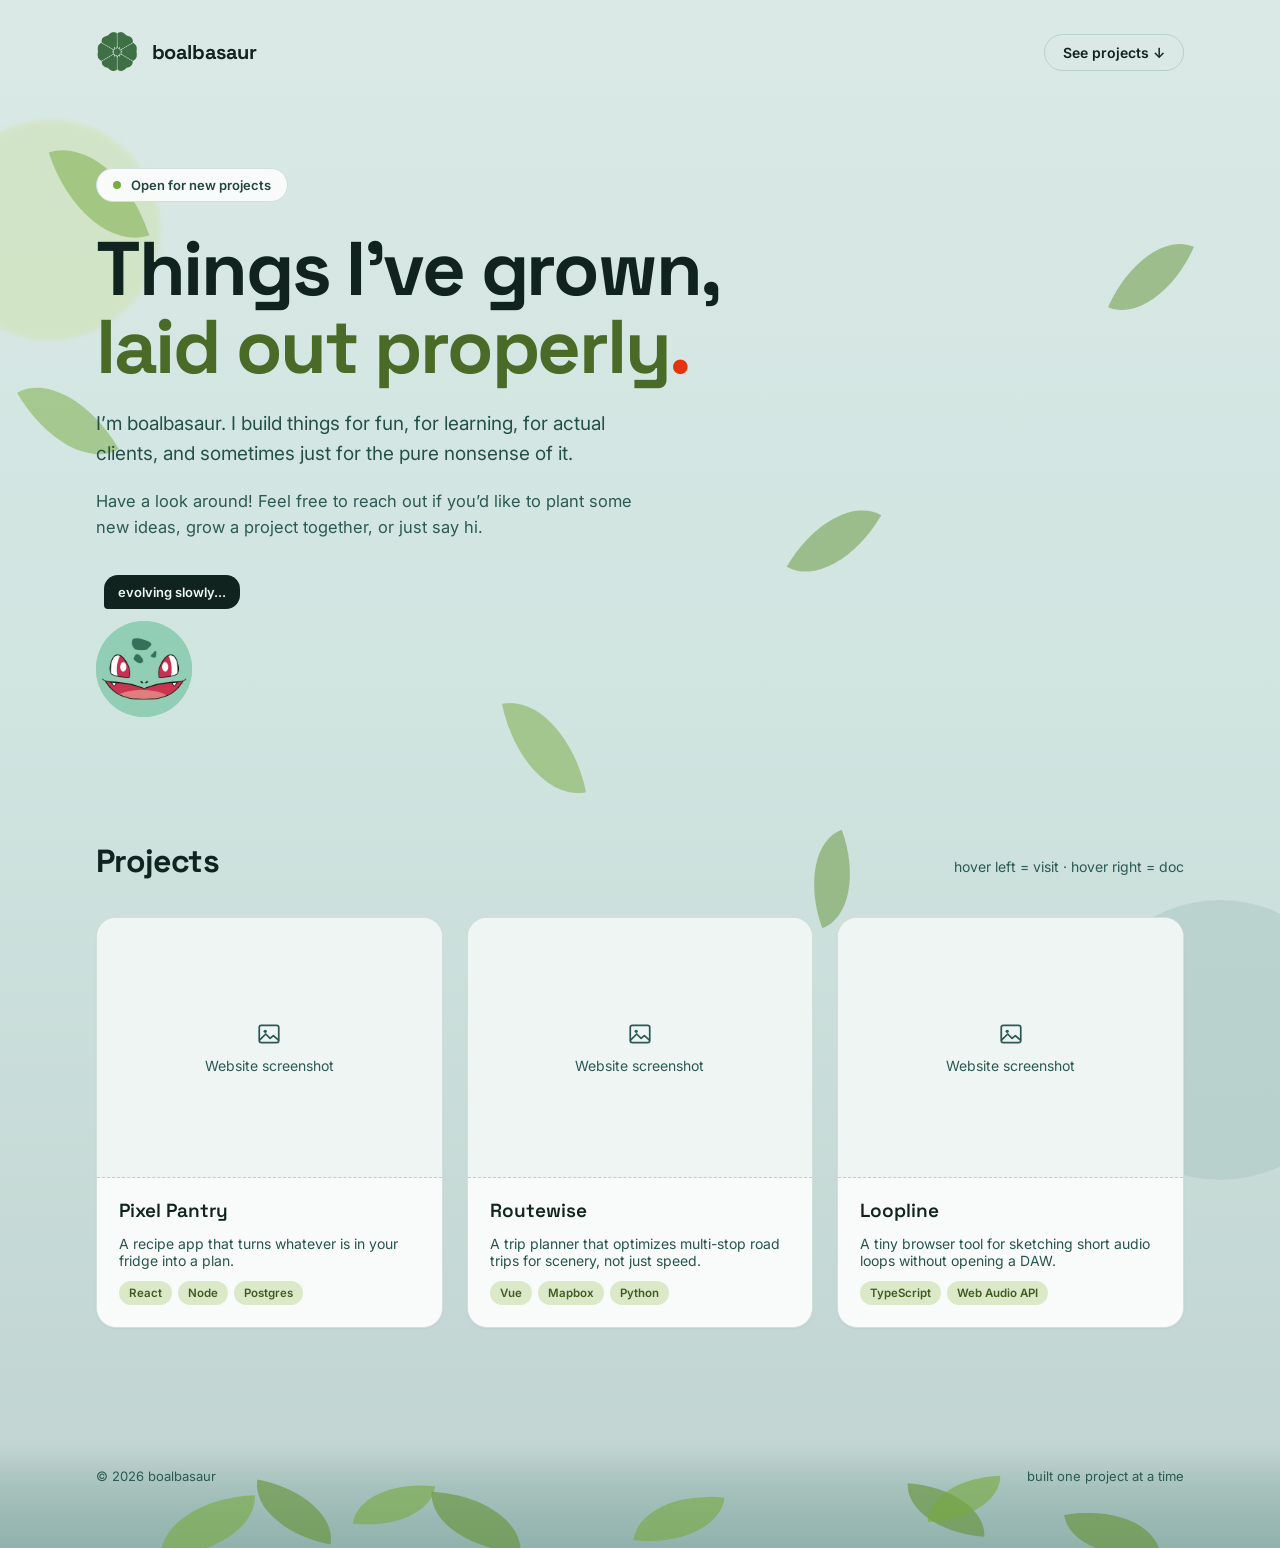
==== index.html @ 4b5a06fb "Retheme onto the Bulbasaur palette Greens carry the leaves, teals carry the background and the ink, " ====
<!DOCTYPE html>
<html lang="en">
<head>
<meta charset="utf-8">
<meta name="viewport" content="width=device-width, initial-scale=1">
<title>boalbasaur — things I've grown</title>
<meta name="description" content="I'm boalbasaur. I build things for fun, for learning, for actual clients, and sometimes just for the pure nonsense of it.">
<meta name="theme-color" content="#dae9e6">
<link rel="canonical" href="https://boalbasaur.com/">
<link rel="icon" href="assets/favicon.png" type="image/png">

<!-- Link previews. og:url and og:image have to be absolute — a relative path
     here renders as a bare URL with no card in WhatsApp, Slack, iMessage etc. -->
<meta property="og:type" content="website">
<meta property="og:url" content="https://boalbasaur.com/">
<meta property="og:site_name" content="boalbasaur">
<meta property="og:title" content="boalbasaur — things I've grown">
<meta property="og:description" content="I'm boalbasaur. I build things for fun, for learning, for actual clients, and sometimes just for the pure nonsense of it.">
<meta property="og:image" content="https://boalbasaur.com/assets/og.png">
<meta property="og:image:width" content="1200">
<meta property="og:image:height" content="630">
<meta property="og:image:alt" content="The boalbasaur logo above the words: Things I've grown, laid out properly.">
<meta name="twitter:card" content="summary_large_image">
<link rel="preconnect" href="https://fonts.googleapis.com">
<link rel="preconnect" href="https://fonts.gstatic.com" crossorigin>
<link href="https://fonts.googleapis.com/css2?family=Space+Grotesk:wght@500;600;700&family=Inter:wght@400;500;600&display=swap" rel="stylesheet">
<link rel="stylesheet" href="styles.css">
</head>
<body>

<div class="page" id="page">

  <div class="blob blob--1" aria-hidden="true"><i></i></div>
  <div class="blob blob--2" aria-hidden="true"><i></i></div>
  <div class="blob blob--3" aria-hidden="true"><i></i></div>

  <div class="leaves" aria-hidden="true">
    <!-- The surface everything below settles onto. -->
    <span class="ground"></span>

    <!-- Already on the ground. They lie flat in a tight band on the surface,
         overlapping into a litter line, and several run past the bottom edge
         (.page clips them) so the layer reads as continuing out of frame. -->
    <i class="leaf leaf--ground" style="--rot:88;  bottom:-26px; left:14%;  width:58px; height:96px"></i>
    <i class="leaf leaf--ground" style="--rot:-79; bottom:-6px;  left:21%;  width:50px; height:84px"></i>
    <i class="leaf leaf--ground" style="--rot:-84; bottom:4px;   left:29%;  width:46px; height:78px"></i>
    <i class="leaf leaf--ground" style="--rot:93;  bottom:-20px; left:35%;  width:56px; height:92px"></i>
    <i class="leaf leaf--ground" style="--rot:96;  bottom:-14px; left:51%;  width:52px; height:86px"></i>
    <i class="leaf leaf--ground" style="--rot:-86; bottom:-2px;  left:72%;  width:48px; height:80px"></i>
    <i class="leaf leaf--ground" style="--rot:-92; bottom:12px;  right:23%; width:44px; height:74px"></i>
    <i class="leaf leaf--ground" style="--rot:80;  bottom:-30px; right:11%; width:54px; height:88px"></i>

    <!-- Drift down to join them as you scroll. data-start is the point in the
         page's scroll range where each one lets go, data-land how far above the
         bottom edge it comes to rest (negative = past it), data-rest the angle
         it settles at and data-turns how many extra tumbles it takes to get
         there. -->
    <i class="leaf" data-fall data-start="0"    data-land="16"  data-rest="86"  data-turns="1"  data-drift="28"
       style="--rot:-18; top:9%;  left:5%;   width:70px; height:110px"></i>
    <i class="leaf" data-fall data-start="0.05" data-land="-8"  data-rest="-94" data-turns="-1" data-drift="22"
       style="--rot:24;  top:15%; right:8%;  width:54px; height:90px"></i>
    <i class="leaf" data-fall data-start="0.12" data-land="28"  data-rest="82"  data-turns="1"  data-drift="30"
       style="--rot:-30; top:24%; left:3%;   width:60px; height:100px"></i>
    <i class="leaf" data-fall data-start="0.20" data-land="-20" data-rest="-88" data-turns="0"  data-drift="18"
       style="--rot:30;  top:32%; left:63%;  width:56px; height:92px"></i>
    <i class="leaf" data-fall data-start="0.30" data-land="6"   data-rest="92"  data-turns="-1" data-drift="26"
       style="--rot:-12; top:45%; left:40%;  width:64px; height:104px"></i>
    <i class="leaf" data-fall data-start="0.42" data-land="-16" data-rest="-80" data-turns="1"  data-drift="20"
       style="--rot:-20; top:54%; right:33%; width:52px; height:86px"></i>
  </div>

  <header class="site-header">
    <div class="brand">
      <img class="brand__logo" src="assets/logo.png" alt="" width="612" height="562">
      <span class="brand__name">boalbasaur</span>
    </div>
    <a class="ghost-button" href="#projects">See projects &darr;</a>
  </header>

  <section class="hero">
    <p class="badge" data-reveal data-reveal-near>
      <span class="badge__dot" aria-hidden="true"></span>
      Open for new projects
    </p>

    <h1 class="hero__title" data-reveal>
      Things I&rsquo;ve grown,<br><span class="hero__title-accent">laid out properly<span class="hero__title-dot">.</span></span>
    </h1>

    <p class="hero__sub" data-reveal data-reveal-delay="0.08s">
      I&rsquo;m boalbasaur. I build things for fun, for learning, for actual clients,
      and sometimes just for the pure nonsense of it.
    </p>

    <p class="hero__sub hero__sub--soft" data-reveal data-reveal-delay="0.14s">
      Have a look around! Feel free to reach out if you&rsquo;d like to plant some new
      ideas, grow a project together, or just say hi.
    </p>

    <div class="mascot">
      <span class="mascot__note">evolving slowly...</span>
      <span class="mascot__tilt">
        <span class="mascot__frame">
          <img class="mascot__img" src="assets/mascot-hero.png" alt="The boalbasaur mascot" width="96" height="96">
        </span>
      </span>
    </div>
  </section>

  <section class="projects" id="projects">
    <div class="projects__head" data-reveal>
      <h2 class="projects__title">Projects</h2>
      <span class="projects__hint">hover left = visit &middot; hover right = doc</span>
    </div>

    <div class="projects__grid">

      <article class="card" data-reveal style="--card-index:0">
        <div class="card__shot">
          <div class="shot shot--empty">
            <svg viewBox="0 0 24 24" fill="none" aria-hidden="true">
              <rect x="3" y="4" width="18" height="16" rx="2" stroke="currentColor" stroke-width="1.6"/>
              <circle cx="8.5" cy="9.5" r="1.5" fill="currentColor"/>
              <path d="M3.5 17.5 9 12l4 4 3-2.5 4.5 4" stroke="currentColor" stroke-width="1.6" stroke-linecap="round" stroke-linejoin="round"/>
            </svg>
            <span>Website screenshot</span>
          </div>
          <a class="card__half card__half--left" href="https://example.com" target="_blank"
             rel="noopener noreferrer" aria-label="Visit the Pixel Pantry website">
            <span class="card__action">Check website <span class="card__arrow" aria-hidden="true">&rarr;</span></span>
          </a>
          <button class="card__half card__half--right" type="button"
                  data-doc-for="pixel-pantry" aria-label="Read the Pixel Pantry project doc">
            <span class="card__action"><span class="card__glyph" aria-hidden="true">&#9776;</span> Doc</span>
          </button>
        </div>
        <div class="card__body">
          <h3 class="card__title">Pixel Pantry</h3>
          <p class="card__tagline">A recipe app that turns whatever is in your fridge into a plan.</p>
          <ul class="tech">
            <li>React</li><li>Node</li><li>Postgres</li>
          </ul>
        </div>
        <div class="doc-source" id="pixel-pantry" hidden>
          <section>
            <h4>What it is</h4>
            <p>A web app where you type in the ingredients you have and get back recipes ranked by how few extra items you would need to buy.</p>
          </section>
          <section>
            <h4>Motivation</h4>
            <p>I kept opening the fridge with no idea what to cook, and every recipe app assumed I already had a full pantry.</p>
          </section>
          <section>
            <h4>Purpose</h4>
            <p>To practice building a full product end to end: a real backend, a matching algorithm, and a UI people would actually enjoy using.</p>
          </section>
          <section>
            <h4>Challenges</h4>
            <p>Matching loose ingredient names (e.g. &ldquo;tomato&rdquo; vs &ldquo;cherry tomatoes&rdquo;) was harder than expected and needed a small normalization layer.</p>
          </section>
          <section class="doc-note">
            <h4>What I learned</h4>
            <p>Got comfortable designing a schema for messy, user-generated ingredient data, and learned how much UX work goes into &ldquo;good enough&rdquo; search.</p>
          </section>
        </div>
      </article>

      <article class="card" data-reveal style="--card-index:1">
        <div class="card__shot">
          <div class="shot shot--empty">
            <svg viewBox="0 0 24 24" fill="none" aria-hidden="true">
              <rect x="3" y="4" width="18" height="16" rx="2" stroke="currentColor" stroke-width="1.6"/>
              <circle cx="8.5" cy="9.5" r="1.5" fill="currentColor"/>
              <path d="M3.5 17.5 9 12l4 4 3-2.5 4.5 4" stroke="currentColor" stroke-width="1.6" stroke-linecap="round" stroke-linejoin="round"/>
            </svg>
            <span>Website screenshot</span>
          </div>
          <a class="card__half card__half--left" href="https://example.com" target="_blank"
             rel="noopener noreferrer" aria-label="Visit the Routewise website">
            <span class="card__action">Check website <span class="card__arrow" aria-hidden="true">&rarr;</span></span>
          </a>
          <button class="card__half card__half--right" type="button"
                  data-doc-for="routewise" aria-label="Read the Routewise project doc">
            <span class="card__action"><span class="card__glyph" aria-hidden="true">&#9776;</span> Doc</span>
          </button>
        </div>
        <div class="card__body">
          <h3 class="card__title">Routewise</h3>
          <p class="card__tagline">A trip planner that optimizes multi-stop road trips for scenery, not just speed.</p>
          <ul class="tech">
            <li>Vue</li><li>Mapbox</li><li>Python</li>
          </ul>
        </div>
        <div class="doc-source" id="routewise" hidden>
          <section>
            <h4>What it is</h4>
            <p>A route planner where you drop pins for places you want to see, and it reorders and suggests the drive that balances time against detour-worthy stops.</p>
          </section>
          <section>
            <h4>Motivation</h4>
            <p>Planning a road trip with friends always turned into a spreadsheet fight over the &ldquo;best&rdquo; order to visit places.</p>
          </section>
          <section>
            <h4>Purpose</h4>
            <p>To explore routing algorithms and mapping APIs, and to ship something my friends would actually use on our next trip.</p>
          </section>
          <section>
            <h4>Challenges</h4>
            <p>Balancing &ldquo;shortest route&rdquo; against &ldquo;most interesting route&rdquo; needed a scoring system that took a few iterations to feel right.</p>
          </section>
          <section class="doc-note">
            <h4>What I learned</h4>
            <p>Learned how to work with real-world map data and constraint-based optimization, and how to communicate trade-offs simply in the UI.</p>
          </section>
        </div>
      </article>

      <article class="card" data-reveal style="--card-index:2">
        <div class="card__shot">
          <div class="shot shot--empty">
            <svg viewBox="0 0 24 24" fill="none" aria-hidden="true">
              <rect x="3" y="4" width="18" height="16" rx="2" stroke="currentColor" stroke-width="1.6"/>
              <circle cx="8.5" cy="9.5" r="1.5" fill="currentColor"/>
              <path d="M3.5 17.5 9 12l4 4 3-2.5 4.5 4" stroke="currentColor" stroke-width="1.6" stroke-linecap="round" stroke-linejoin="round"/>
            </svg>
            <span>Website screenshot</span>
          </div>
          <a class="card__half card__half--left" href="https://example.com" target="_blank"
             rel="noopener noreferrer" aria-label="Visit the Loopline website">
            <span class="card__action">Check website <span class="card__arrow" aria-hidden="true">&rarr;</span></span>
          </a>
          <button class="card__half card__half--right" type="button"
                  data-doc-for="loopline" aria-label="Read the Loopline project doc">
            <span class="card__action"><span class="card__glyph" aria-hidden="true">&#9776;</span> Doc</span>
          </button>
        </div>
        <div class="card__body">
          <h3 class="card__title">Loopline</h3>
          <p class="card__tagline">A tiny browser tool for sketching short audio loops without opening a DAW.</p>
          <ul class="tech">
            <li>TypeScript</li><li>Web Audio API</li>
          </ul>
        </div>
        <div class="doc-source" id="loopline" hidden>
          <section>
            <h4>What it is</h4>
            <p>A minimal step-sequencer that runs entirely in the browser, for quickly sketching a beat idea without launching a full production app.</p>
          </section>
          <section>
            <h4>Motivation</h4>
            <p>I wanted to capture musical ideas the moment they happened, but opening a heavy DAW always killed the momentum.</p>
          </section>
          <section>
            <h4>Purpose</h4>
            <p>To get properly comfortable with the Web Audio API and timing-accurate scheduling in JavaScript.</p>
          </section>
          <section>
            <h4>Challenges</h4>
            <p>Keeping playback perfectly on-beat across tabs and devices took a scheduling rewrite using a look-ahead timer pattern.</p>
          </section>
          <section class="doc-note">
            <h4>What I learned</h4>
            <p>Learned how audio scheduling actually works under the hood, and why naive setTimeout-based sequencers drift out of sync.</p>
          </section>
        </div>
      </article>

    </div>
  </section>

  <footer class="site-footer">
    <span>&copy; 2026 boalbasaur</span>
    <span>built one project at a time</span>
  </footer>

</div>

<div class="doc-overlay" id="doc-overlay" hidden></div>

<aside class="doc-panel" id="doc-panel" role="dialog" aria-modal="true"
       aria-labelledby="doc-panel-title" hidden>
  <div class="doc-panel__inner">
    <div class="doc-panel__head">
      <div>
        <p class="doc-panel__eyebrow">Project doc</p>
        <h2 class="doc-panel__title" id="doc-panel-title"></h2>
      </div>
      <button class="doc-panel__close" type="button" id="doc-close" aria-label="Close project doc">&times;</button>
    </div>
    <div class="doc-panel__body" id="doc-panel-body"></div>
  </div>
</aside>

<script src="main.js"></script>
</body>
</html>
---- styles.css ----
/* boalbasaur — portfolio
   Implementation of design/Boalbasaur.dc.html */

/* --- Bulbasaur palette ---------------------------------------------------
   Source swatches (design/uploads/paleta.png):
     #78AA41 plant      #669437 plant shadow
     #8ABBB1 body       #739D96 body shadow
     #2B5953 spots      #E3350D eyes

   How they are used: the two greens carry the leaves, the teals carry the
   background and the ink, the red is reserved for accents.

   The teals are tinted toward white for anything text sits on. At full
   strength #8ABBB1 leaves body copy at 3.7:1 and the soft paragraph at
   2.8:1 — both under the 4.5:1 minimum. Tinted as below, the worst text
   pairing on the page is 5.07:1. #2B5953 is the lightest the ink can go and
   still clear AA, so it doubles as the palette's own "spots" colour and as
   --ink-muted. */
:root {
  /* Ink — a dark-teal ramp ending on the palette's #2B5953 */
  --ink:          #10231f;
  --ink-strong:   #17332e;
  --ink-body:     #1e423b;
  --ink-mid:      #21473f;
  --ink-soft:     #245049;
  --ink-softer:   #27544d;
  --ink-muted:    #2b5953;

  /* Surfaces — tinted body teal */
  --surface:      #f8fbfa;
  --surface-alt:  #e4efec;
  --border:       #cfe0dc;
  --border-firm:  #b9d0cb;

  /* Greens — full strength on shapes, darkened where they carry text */
  --green:        #4a6b28;   /* headline accent (large text, 4.90:1) */
  --green-dot:    #78aa41;   /* a dot, not text */
  --green-eyebrow:#3f5c22;
  --pill-bg:      #dbe9c9;
  --pill-fg:      #3f5c22;
  --note-bg:      #dbe9c9;
  --note-label:   #3f5c22;
  --note-text:    #3a5520;
  --leaf-a:       #78aa41;
  --leaf-b:       #669437;

  /* Eyes — accents and details only, never a surface */
  --accent:       #e3350d;

  --link:         #3f5c22;
  --link-hover:   #2f4519;

  --display: 'Space Grotesk', system-ui, sans-serif;
  --body: 'Inter', system-ui, sans-serif;

  --shell: 1200px;
  --gutter: 56px;

  /* Driven by main.js */
  --scroll-y: 0;      /* window.scrollY, unitless */
  --mascot-tilt: 0;   /* degrees the mascot leans toward the pointer */
  --mascot-look-x: 0; /* px the face pans inside its frame, horizontally */
  --mascot-look-y: 0; /* px the face pans inside its frame, vertically */
}

*, *::before, *::after { box-sizing: border-box; }

/* No `scroll-behavior: smooth` on the root: it routes every programmatic scroll
   through the animator, which fights rapid wheel input. main.js asks for smooth
   explicitly on the one interaction that wants it. */

body {
  margin: 0;
  font-family: var(--body);
  color: var(--ink);
  /* Shared between the two body teals, lightest at the top. */
  background: linear-gradient(
    180deg,
    #dae9e6 0%,
    #d0e4e0 45%,
    #c0d3d0 100%
  );
}

body.is-locked { overflow: hidden; }

a { color: var(--link); text-decoration: none; }
a:hover { color: var(--link-hover); }

:focus-visible {
  outline: 2px solid var(--green);
  outline-offset: 3px;
  border-radius: 4px;
}

.page {
  position: relative;
  /* `clip`, not `hidden`. `hidden` still makes this a scroll container — the
     scrollbar is hidden but the box can be scrolled programmatically, and the
     decorative layers overflow it by ~300px. Scrolling anything into view
     scrolls every scrollable ancestor, so an anchor jump left .page itself
     scrolled down with no way to scroll it back: the header and the top of the
     headline became permanently unreachable. `clip` clips identically without
     creating a scroll port. The `hidden` above it is the fallback for Safari
     below 16, which ignores the `clip` line. */
  overflow: hidden;
  overflow: clip;
  min-height: 100vh;
}

/* --- Background blobs ---------------------------------------------------
   The wrapper carries the scroll parallax and the inner <i> carries both the
   shape and the float animation, so the two transforms compose instead of
   overwriting each other. */
.blob {
  position: absolute;
  z-index: 0;
  pointer-events: none;
}
.blob > i {
  display: block;
  width: 100%;
  height: 100%;
}
.blob--1 {
  top: 120px; left: -60px;
  width: 220px; height: 220px;
  transform: translateY(calc(var(--scroll-y) * -0.06px));
}
.blob--1 > i {
  border-radius: 50%;
  background: #cfe3b4;   /* plant green, washed out */
  filter: blur(2px);
  opacity: 0.6;
  animation: float-slow 7s ease-in-out infinite;
}
.blob--2 {
  top: 900px; right: -80px;
  width: 280px; height: 280px;
  transform: translateY(calc(var(--scroll-y) * 0.05px));
}
.blob--2 > i {
  border-radius: 50%;
  background: #a9c8c2;   /* body shadow teal */
  opacity: 0.5;
  animation: float-slow 9s ease-in-out infinite reverse;
}
.blob--3 {
  top: 1700px; left: 30%;
  width: 160px; height: 160px;
  transform: translateY(calc(var(--scroll-y) * -0.04px));
}
.blob--3 > i {
  border-radius: 40% 60% 55% 45%;
  background: #bcd9b0;   /* plant green, washed out */
  opacity: 0.5;
}

/* --- Falling leaves -----------------------------------------------------
   A page-wide layer so the leaves can settle at the foot of the document.
   Some start there; the rest get their transform from main.js as you scroll. */
.leaves {
  position: absolute;
  inset: 0;
  z-index: 0;
  pointer-events: none;
}
/* A soft band of ground at the foot of the page. Without a surface to lie on,
   leaves parked at the bottom just read as floating low in the background. */
.ground {
  position: absolute;
  left: 0;
  right: 0;
  bottom: 0;
  height: 104px;
  /* Deepens toward the body-shadow teal. Stops short of #2B5953 so the footer
     text keeps its 4.62:1 against it. */
  background: linear-gradient(
    180deg,
    rgba(115, 157, 150, 0) 0%,
    rgba(115, 157, 150, 0.34) 42%,
    rgba(115, 157, 150, 0.62) 100%
  );
}

.leaf {
  position: absolute;
  opacity: 0.5;
  background: var(--leaf-a);
  border-radius: 0% 100% 0% 100%;
  transform: rotate(calc(var(--rot) * 1deg));
}
/* Landed leaves sit a little heavier than the ones still in the air. */
.leaf--ground { opacity: 0.62; }
.leaf:nth-of-type(even) {
  background: var(--leaf-b);
  border-radius: 100% 0% 100% 0%;
}

@keyframes float-slow {
  0%, 100% { transform: translateY(0); }
  50%      { transform: translateY(-18px); }
}

@keyframes gentle-bounce {
  0%, 100% { transform: translateY(0) rotate(-2deg); }
  50%      { transform: translateY(-10px) rotate(2deg); }
}

/* --- Scroll reveal ------------------------------------------------------ */
[data-reveal] {
  opacity: 0;
  transform: translateY(28px);
  transition:
    opacity 0.7s cubic-bezier(0.22, 1, 0.36, 1),
    transform 0.7s cubic-bezier(0.22, 1, 0.36, 1);
  transition-delay: var(--reveal-delay, 0s);
}
[data-reveal][data-reveal-near] { transform: translateY(16px); }
[data-reveal].is-revealed {
  opacity: 1;
  transform: translateY(0);
}

/* --- Header ------------------------------------------------------------- */
.site-header {
  position: relative;
  z-index: 1;
  display: flex;
  align-items: center;
  justify-content: space-between;
  gap: 16px;
  padding: 32px var(--gutter);
  max-width: var(--shell);
  margin: 0 auto;
}

.brand { display: flex; align-items: center; gap: 12px; }
.brand__logo {
  display: block;
  height: 40px;
  width: auto;   /* the mark isn't square — let it keep its ratio */
  flex: none;
}
.brand__name {
  font-family: var(--display);
  font-weight: 700;
  font-size: 20px;
  letter-spacing: -0.02em;
}

.ghost-button {
  font-size: 14px;
  font-weight: 600;
  color: var(--ink);
  border: 1.5px solid var(--border-firm);
  padding: 9px 18px;
  border-radius: 100px;
  white-space: nowrap;
  transition: border-color 0.2s ease, color 0.2s ease;
}
.ghost-button:hover {
  color: var(--ink);
  border-color: var(--green);
}

/* --- Hero --------------------------------------------------------------- */
.hero {
  position: relative;
  z-index: 1;
  max-width: var(--shell);
  margin: 0 auto;
  padding: 64px var(--gutter) 120px;
}

.badge {
  display: inline-flex;
  align-items: center;
  gap: 10px;
  background: var(--surface);
  border: 1px solid var(--border);
  padding: 8px 16px;
  border-radius: 100px;
  font-size: 13px;
  font-weight: 600;
  color: var(--ink-mid);
  margin: 0 0 28px;
}
.badge__dot {
  width: 8px;
  height: 8px;
  border-radius: 50%;
  background: var(--green-dot);
}

.hero__title {
  font-family: var(--display);
  font-weight: 700;
  font-size: clamp(40px, 6vw, 76px);
  line-height: 1.02;
  letter-spacing: -0.03em;
  margin: 0 0 24px;
  max-width: 780px;
}
.hero__title-accent { color: var(--green); }
/* The one place the eye red appears in type — a full stop, nothing more. */
.hero__title-dot { color: var(--accent); }

.hero__sub {
  font-size: 19px;
  line-height: 1.6;
  color: var(--ink-soft);
  max-width: 560px;
  margin: 0 0 8px;
}
.hero__sub + .hero__sub { margin-top: 18px; }
/* Steps back from the line above it — an aside, not part of the introduction. */
.hero__sub--soft {
  font-size: 16.5px;
  color: var(--ink-muted);
}

.mascot {
  position: relative;
  display: inline-block;
  margin-top: 72px;
}
.mascot__note {
  position: absolute;
  top: -46px;
  left: 8px;
  background: var(--ink);
  color: #eef6f4;
  font-size: 13px;
  font-weight: 600;
  padding: 9px 14px;
  border-radius: 14px 14px 14px 4px;
  white-space: nowrap;
}
/* Three stacked transforms, one per layer, so they never overwrite each other:
   .mascot__tilt leans the head toward the pointer, .mascot__frame carries the
   idle bounce, and the image pans inside the frame to sell the "looking". */
.mascot__tilt {
  display: inline-block;
  transform: rotate(calc(var(--mascot-tilt) * 1deg));
  transition: transform 0.18s ease-out;
}
.mascot__frame {
  display: block;
  width: 96px;
  height: 96px;
  border-radius: 50%;
  /* Same reason as .page — the image overflows this box, so `hidden` would
     leave it scrollable. */
  overflow: hidden;
  overflow: clip;
  /* Only shows before the image loads — mascot-hero.png over-covers the disc.
     This is the colour-managed value the browser paints for the artwork's mint,
     not the raw bytes in the PNG (its ICC profile maps 158,204,182 to this). */
  background: #91ceb5;
  animation: gentle-bounce 3.4s ease-in-out infinite;
}
.mascot__img {
  display: block;
  width: 100%;
  height: 100%;
  object-fit: cover;
  object-position: 50% 50%;
  /* mascot-hero.png is a square canvas with the face centred inside a mint
     margin, so the face reads smaller than the disc while the image still
     over-covers it: the scale leaves 8.6px of overflow per side against the
     6px max pan, and the image's own edges never enter the frame. */
  transform:
    translate(calc(var(--mascot-look-x) * 1px), calc(var(--mascot-look-y) * 1px))
    scale(1.18);
  transition: transform 0.18s ease-out;
}

/* --- Projects ----------------------------------------------------------- */
.projects {
  position: relative;
  z-index: 1;
  max-width: var(--shell);
  margin: 0 auto;
  padding: 0 var(--gutter) 140px;
  scroll-margin-top: 40px;  /* lands with a little air above the heading */
}

.projects__head {
  display: flex;
  align-items: baseline;
  justify-content: space-between;
  gap: 16px;
  flex-wrap: wrap;
  margin-bottom: 36px;
}
.projects__title {
  font-family: var(--display);
  font-weight: 700;
  font-size: 32px;
  letter-spacing: -0.02em;
  margin: 0;
}
.projects__hint {
  font-size: 14px;
  color: var(--ink-muted);
}

.projects__grid {
  display: grid;
  grid-template-columns: repeat(3, 1fr);
  gap: 24px;
}

.card {
  display: flex;
  flex-direction: column;
  border-radius: 20px;
  border: 1px solid var(--border);
  background: var(--surface);
  overflow: hidden;
  box-shadow: 0 1px 2px rgba(20, 20, 15, 0.04);
  --reveal-delay: calc(var(--card-index) * 0.06s);
}

.card__shot {
  position: relative;
  width: 100%;
  height: 260px;
  /* Holds two focusable halves; focusing one scrolls its ancestors, so keep
     this out of scroll-container territory too. */
  overflow: hidden;
  overflow: clip;
  flex: none;
}

.shot {
  width: 100%;
  height: 100%;
  object-fit: cover;
  display: block;
}
.shot--empty {
  display: flex;
  flex-direction: column;
  align-items: center;
  justify-content: center;
  gap: 10px;
  background: #eef5f3;
  border-bottom: 1px dashed var(--border-firm);
  color: var(--ink-muted);
  font-size: 14px;
}
.shot--empty svg { width: 26px; height: 26px; }

/* Two invisible halves over the screenshot: left visits, right opens the doc. */
.card__half {
  position: absolute;
  top: 0;
  height: 100%;
  width: 50%;
  display: flex;
  align-items: flex-end;
  padding: 26px;
  cursor: pointer;
  background: rgba(0, 0, 0, 0);
  transition: background 0.25s ease;

  /* button reset */
  border: 0;
  font: inherit;
  color: inherit;
  text-align: inherit;
  -webkit-appearance: none;
  appearance: none;
}
.card__half--left  { left: 0; }
.card__half--right { right: 0; justify-content: flex-end; }

.card__half:hover,
.card__half:focus-visible {
  background: linear-gradient(0deg, rgba(20, 20, 15, 0.55), rgba(20, 20, 15, 0) 55%);
}
.card__half:focus-visible { outline-offset: -3px; }

.card__action {
  display: flex;
  align-items: center;
  gap: 10px;
  font-family: var(--display);
  font-weight: 600;
  font-size: 20px;
  color: #fff;
  opacity: 0;
  transform: translateY(8px);
  transition: opacity 0.22s ease, transform 0.22s ease;
}
.card__half:hover .card__action,
.card__half:focus-visible .card__action {
  opacity: 1;
  transform: translateY(0);
}
.card__arrow { font-size: 22px; }
.card__glyph { font-size: 18px; }

.card__body {
  display: flex;
  flex-direction: column;
  gap: 12px;
  flex: 1;
  padding: 20px 22px 22px;
}
.card__title {
  font-family: var(--display);
  font-weight: 600;
  font-size: 19px;
  margin: 0;
}
.card__tagline {
  font-size: 14px;
  color: var(--ink-softer);
  margin: 0;
}

.tech {
  display: flex;
  flex-wrap: wrap;
  gap: 6px;
  margin: 0;
  padding: 0;
  list-style: none;
}
.tech li {
  font-size: 11.5px;
  font-weight: 600;
  padding: 5px 10px;
  border-radius: 100px;
  background: var(--pill-bg);
  color: var(--pill-fg);
}

/* --- Footer ------------------------------------------------------------- */
.site-footer {
  position: relative;
  z-index: 1;
  display: flex;
  align-items: center;
  justify-content: space-between;
  gap: 16px;
  flex-wrap: wrap;
  max-width: var(--shell);
  margin: 0 auto;
  padding: 0 var(--gutter) 64px;
  color: var(--ink-muted);
  font-size: 13px;
}

/* --- Doc panel ---------------------------------------------------------- */
.doc-overlay {
  position: fixed;
  inset: 0;
  z-index: 20;
  background: rgba(20, 20, 15, 0.35);
  opacity: 0;
  transition: opacity 0.28s ease;
}
.doc-overlay.is-open { opacity: 1; }

.doc-panel {
  position: fixed;
  top: 0;
  right: 0;
  z-index: 21;
  height: 100%;
  width: min(520px, 92vw);
  background: var(--surface);
  box-shadow: -24px 0 60px rgba(20, 20, 15, 0.12);
  overflow-y: auto;
  overscroll-behavior: contain;
  transform: translateX(100%);
  transition: transform 0.32s cubic-bezier(0.22, 1, 0.36, 1);
}
.doc-panel.is-open { transform: translateX(0); }

.doc-panel__inner { padding: 36px; }

.doc-panel__head {
  display: flex;
  justify-content: space-between;
  align-items: flex-start;
  gap: 16px;
  margin-bottom: 28px;
}
.doc-panel__eyebrow {
  font-size: 12.5px;
  font-weight: 700;
  letter-spacing: 0.08em;
  text-transform: uppercase;
  color: var(--green-eyebrow);
  margin: 0 0 8px;
}
.doc-panel__title {
  font-family: var(--display);
  font-weight: 700;
  font-size: 28px;
  letter-spacing: -0.02em;
  margin: 0;
}
.doc-panel__close {
  flex: none;
  width: 36px;
  height: 36px;
  border: none;
  border-radius: 50%;
  background: var(--surface-alt);
  font-size: 16px;
  line-height: 1;
  cursor: pointer;
  color: var(--ink);
  transition: background 0.2s ease;
}
.doc-panel__close:hover { background: var(--border); }

.doc-panel__body {
  display: flex;
  flex-direction: column;
  gap: 26px;
}
.doc-panel__body h4 {
  font-family: var(--body);
  font-size: 13px;
  font-weight: 700;
  color: var(--ink-strong);
  margin: 0 0 6px;
}
.doc-panel__body p {
  font-size: 15px;
  line-height: 1.65;
  color: var(--ink-body);
  margin: 0;
}

.doc-note {
  background: var(--note-bg);
  border-radius: 14px;
  padding: 18px 20px;
}
.doc-note h4 { color: var(--note-label); }
.doc-note p  { color: var(--note-text); }

/* --- Responsive --------------------------------------------------------- */
@media (max-width: 1000px) {
  .projects__grid { grid-template-columns: repeat(2, 1fr); }
}

@media (max-width: 760px) {
  :root { --gutter: 24px; }

  .site-header { padding: 24px var(--gutter); }
  .hero { padding: 40px var(--gutter) 96px; }
  .projects { padding: 0 var(--gutter) 100px; }
  .site-footer { padding: 0 var(--gutter) 48px; }

  .projects__grid { grid-template-columns: 1fr; }
  .card__shot { height: 220px; }
  .hero__sub { font-size: 17px; }
  .doc-panel__inner { padding: 28px 24px; }
}

/* Touch devices have no hover, so surface both actions permanently. */
@media (hover: none) {
  .card__half {
    background: linear-gradient(0deg, rgba(20, 20, 15, 0.5), rgba(20, 20, 15, 0) 55%);
  }
  .card__action {
    opacity: 1;
    transform: none;
  }
  .card__half--left .card__action  { font-size: 17px; }
  .card__half--right .card__action { font-size: 17px; }
  .projects__hint { display: none; }
}

@media (prefers-reduced-motion: reduce) {
  /* Leaves keep their resting rotation — main.js never moves them here. */
  .blob, .blob > i, .mascot__frame { animation: none; }
  .blob, .mascot__tilt, .mascot__img { transform: none; transition: none; }
  [data-reveal] {
    opacity: 1;
    transform: none;
    transition: none;
  }
  .doc-overlay, .doc-panel { transition: none; }
}
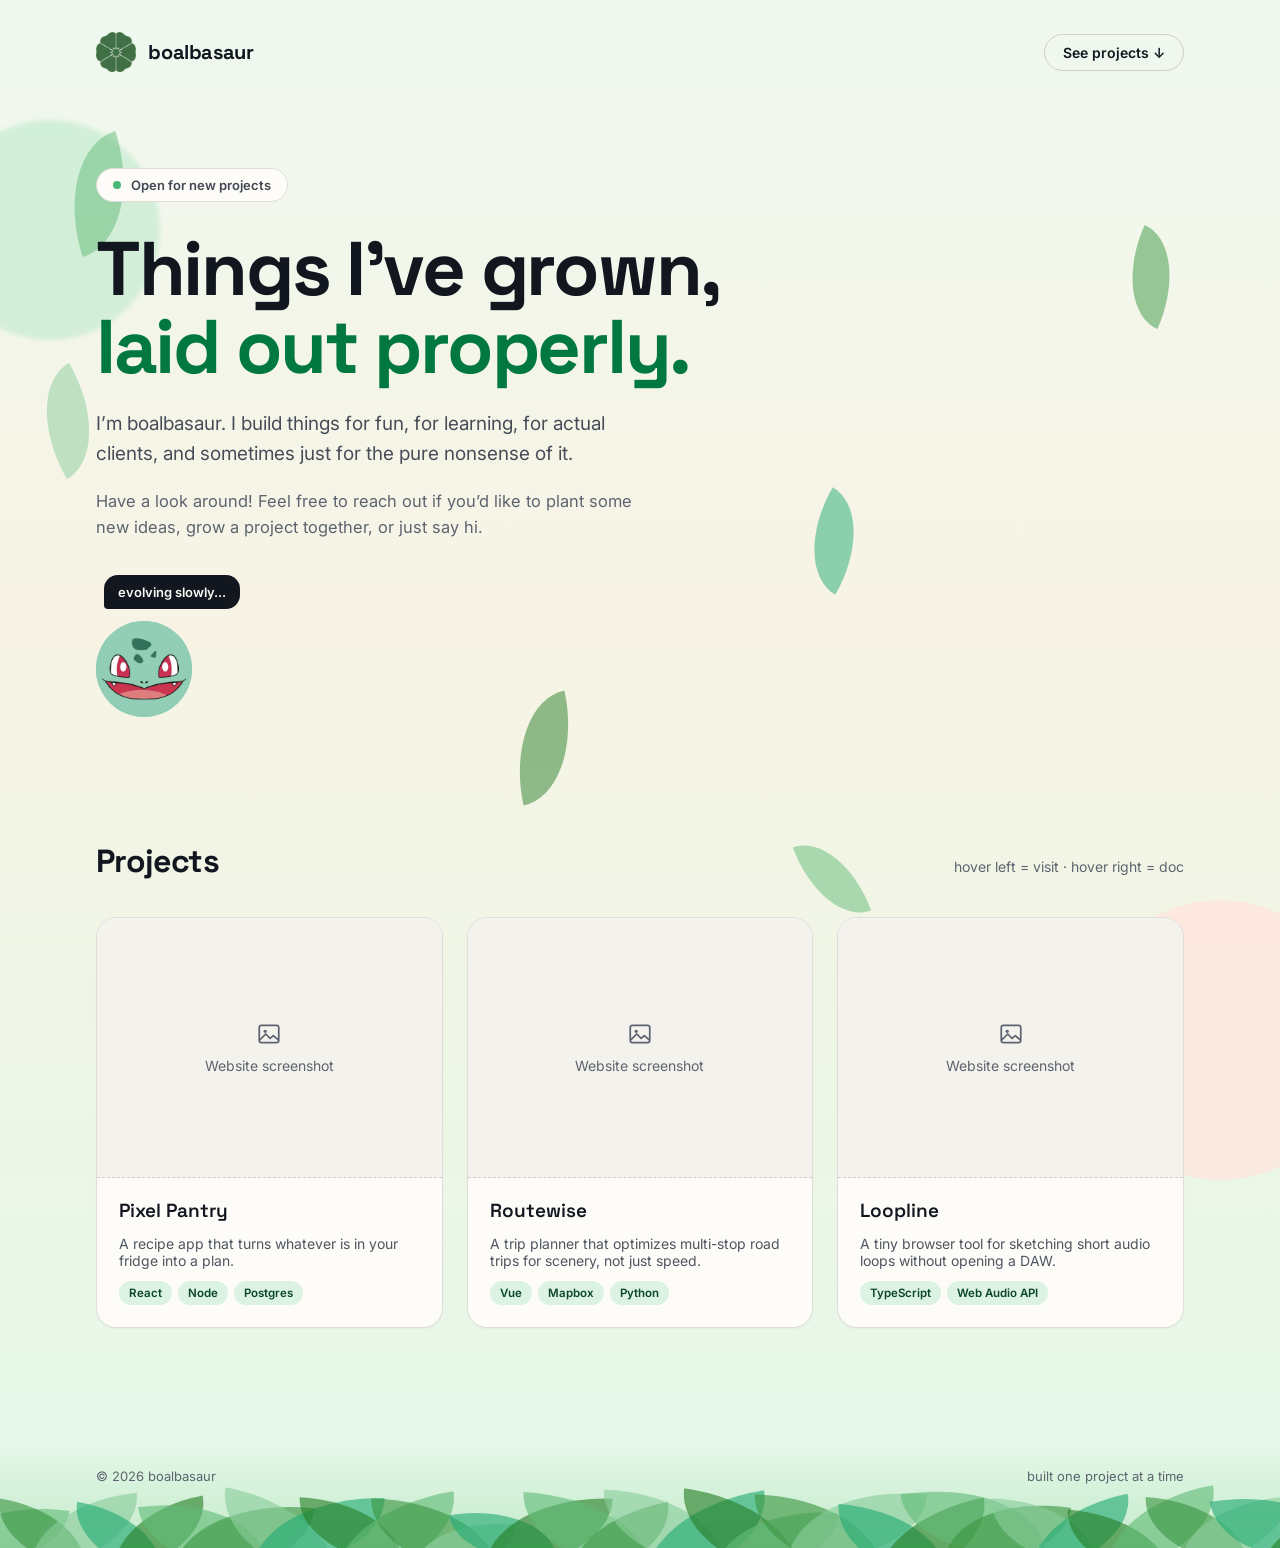
==== commit d60b0dd8: "Restore the original palette, fill the leaf line, add the mascot console Three changes that all land" ====
--- a/index.html
+++ b/index.html
@@ -5,7 +5,7 @@
 <meta name="viewport" content="width=device-width, initial-scale=1">
 <title>boalbasaur — things I've grown</title>
 <meta name="description" content="I'm boalbasaur. I build things for fun, for learning, for actual clients, and sometimes just for the pure nonsense of it.">
-<meta name="theme-color" content="#dae9e6">
+<meta name="theme-color" content="#e6f2e4">
 <link rel="canonical" href="https://boalbasaur.com/">
 <link rel="icon" href="assets/favicon.png" type="image/png">
 
@@ -23,7 +23,7 @@
 <meta name="twitter:card" content="summary_large_image">
 <link rel="preconnect" href="https://fonts.googleapis.com">
 <link rel="preconnect" href="https://fonts.gstatic.com" crossorigin>
-<link href="https://fonts.googleapis.com/css2?family=Space+Grotesk:wght@500;600;700&family=Inter:wght@400;500;600&display=swap" rel="stylesheet">
+<link href="https://fonts.googleapis.com/css2?family=Space+Grotesk:wght@500;600;700&family=Inter:wght@400;500;600&family=Press+Start+2P&display=swap" rel="stylesheet">
 <link rel="stylesheet" href="styles.css">
 </head>
 <body>
@@ -39,31 +39,85 @@
     <span class="ground"></span>
 
     <!-- Already on the ground. They lie flat in a tight band on the surface,
-         overlapping into a litter line, and several run past the bottom edge
-         (.page clips them) so the layer reads as continuing out of frame. -->
-    <i class="leaf leaf--ground" style="--rot:88;  bottom:-26px; left:14%;  width:58px; height:96px"></i>
-    <i class="leaf leaf--ground" style="--rot:-79; bottom:-6px;  left:21%;  width:50px; height:84px"></i>
-    <i class="leaf leaf--ground" style="--rot:-84; bottom:4px;   left:29%;  width:46px; height:78px"></i>
-    <i class="leaf leaf--ground" style="--rot:93;  bottom:-20px; left:35%;  width:56px; height:92px"></i>
-    <i class="leaf leaf--ground" style="--rot:96;  bottom:-14px; left:51%;  width:52px; height:86px"></i>
-    <i class="leaf leaf--ground" style="--rot:-86; bottom:-2px;  left:72%;  width:48px; height:80px"></i>
-    <i class="leaf leaf--ground" style="--rot:-92; bottom:12px;  right:23%; width:44px; height:74px"></i>
-    <i class="leaf leaf--ground" style="--rot:80;  bottom:-30px; right:11%; width:54px; height:88px"></i>
+         overlapping into a continuous litter line, and several run past the
+         left, right and bottom edges (.page clips them) so the layer reads as
+         continuing out of frame rather than stopping at one.
+
+         Each is rotated to roughly ±90deg, which swaps its axes on screen: it
+         covers `height` horizontally (95-135px) and `width` vertically
+         (58-78px). So, measured as distance above the container's bottom edge,
+
+             visual bottom = bottom + (height - width) / 2
+             visual top    = visual bottom + width
+
+         Every `bottom` below is set so the visual bottom lands between -31 and
+         -14 — each leaf is cut off by the page edge rather than resting above
+         it. That is what makes the band read as a pile. Leave one sitting
+         clear of the edge and you see background underneath it, and the line
+         goes back to looking like it hovers. The visual tops come out between
+         28 and 64, which is the ragged skyline.
+
+         Horizontal spacing is a percentage while the sizes are pixels, so the
+         gaps grow with the viewport. At a 3% step they stay closed up to
+         ~2560px wide; past that bare ground starts showing between neighbours.
+         Widen the step and it breaks on ordinary 1080p-and-up displays. -->
+    <i class="leaf leaf--ground" style="--rot:98;  bottom:-46px;  left:-2%;  width:66px; height:117px"></i>
+    <i class="leaf leaf--ground" style="--rot:-81; bottom:-34px;  left:1%;   width:58px; height:95px"></i>
+    <i class="leaf leaf--ground" style="--rot:84;  bottom:-40px;  left:4%;   width:66px; height:113px"></i>
+    <i class="leaf leaf--ground" style="--rot:-80; bottom:-38px;  left:7%;   width:58px; height:95px"></i>
+    <i class="leaf leaf--ground" style="--rot:79;  bottom:-38px;  left:10%;  width:62px; height:101px"></i>
+    <i class="leaf leaf--ground" style="--rot:-98; bottom:-48px;  left:13%;  width:74px; height:121px"></i>
+    <i class="leaf leaf--ground" style="--rot:96;  bottom:-59px;  left:16%;  width:78px; height:134px"></i>
+    <i class="leaf leaf--ground" style="--rot:-79; bottom:-50px;  left:19%;  width:74px; height:125px"></i>
+    <i class="leaf leaf--ground" style="--rot:91;  bottom:-51px;  left:22%;  width:74px; height:130px"></i>
+    <i class="leaf leaf--ground" style="--rot:-87; bottom:-36px;  left:25%;  width:62px; height:106px"></i>
+    <i class="leaf leaf--ground" style="--rot:81;  bottom:-55px;  left:28%;  width:74px; height:130px"></i>
+    <i class="leaf leaf--ground" style="--rot:-89; bottom:-52px;  left:31%;  width:74px; height:127px"></i>
+    <i class="leaf leaf--ground" style="--rot:96;  bottom:-50px;  left:34%;  width:58px; height:99px"></i>
+    <i class="leaf leaf--ground" style="--rot:-99; bottom:-38px;  left:37%;  width:58px; height:100px"></i>
+    <i class="leaf leaf--ground" style="--rot:92;  bottom:-48px;  left:40%;  width:74px; height:125px"></i>
+    <i class="leaf leaf--ground" style="--rot:-87; bottom:-50px;  left:43%;  width:74px; height:131px"></i>
+    <i class="leaf leaf--ground" style="--rot:80;  bottom:-48px;  left:46%;  width:62px; height:108px"></i>
+    <i class="leaf leaf--ground" style="--rot:-88; bottom:-42px;  left:49%;  width:74px; height:123px"></i>
+    <i class="leaf leaf--ground" style="--rot:81;  bottom:-57px;  left:52%;  width:78px; height:132px"></i>
+    <i class="leaf leaf--ground" style="--rot:-82; bottom:-48px;  left:55%;  width:74px; height:125px"></i>
+    <i class="leaf leaf--ground" style="--rot:95;  bottom:-54px;  left:58%;  width:70px; height:118px"></i>
+    <i class="leaf leaf--ground" style="--rot:-88; bottom:-50px;  left:61%;  width:74px; height:129px"></i>
+    <i class="leaf leaf--ground" style="--rot:96;  bottom:-44px;  left:64%;  width:78px; height:131px"></i>
+    <i class="leaf leaf--ground" style="--rot:-86; bottom:-52px;  left:67%;  width:70px; height:114px"></i>
+    <i class="leaf leaf--ground" style="--rot:79;  bottom:-56px;  left:70%;  width:70px; height:121px"></i>
+    <i class="leaf leaf--ground" style="--rot:-99; bottom:-42px;  left:73%;  width:78px; height:135px"></i>
+    <i class="leaf leaf--ground" style="--rot:99;  bottom:-44px;  left:76%;  width:70px; height:117px"></i>
+    <i class="leaf leaf--ground" style="--rot:-89; bottom:-38px;  left:79%;  width:66px; height:107px"></i>
+    <i class="leaf leaf--ground" style="--rot:79;  bottom:-40px;  left:82%;  width:62px; height:107px"></i>
+    <i class="leaf leaf--ground" style="--rot:-85; bottom:-51px;  left:85%;  width:62px; height:108px"></i>
+    <i class="leaf leaf--ground" style="--rot:80;  bottom:-41px;  left:88%;  width:70px; height:118px"></i>
+    <i class="leaf leaf--ground" style="--rot:-86; bottom:-36px;  left:91%;  width:62px; height:105px"></i>
+    <i class="leaf leaf--ground" style="--rot:86;  bottom:-38px;  left:94%;  width:62px; height:109px"></i>
+    <i class="leaf leaf--ground" style="--rot:-99; bottom:-48px;  left:97%;  width:78px; height:132px"></i>
+    <i class="leaf leaf--ground" style="--rot:80;  bottom:-55px;  left:100%; width:70px; height:124px"></i>
 
     <!-- Drift down to join them as you scroll. data-start is the point in the
          page's scroll range where each one lets go, data-land how far above the
          bottom edge it comes to rest (negative = past it), data-rest the angle
          it settles at and data-turns how many extra tumbles it takes to get
-         there. -->
-    <i class="leaf" data-fall data-start="0"    data-land="16"  data-rest="86"  data-turns="1"  data-drift="28"
+         there.
+
+         data-land is measured exactly like the litter line's `bottom`, so run
+         it through the same conversion: a leaf's visual bottom ends up at
+         data-land + (height - width) / 2. Keep that under 28 — the lowest
+         point of the pile's skyline — or the leaf comes to rest above the
+         litter with nothing under it, which is what made these hover. The six
+         below land between -2 and 22. -->
+    <i class="leaf" data-fall data-start="0"    data-land="2"   data-rest="86"  data-turns="1"  data-drift="28"
        style="--rot:-18; top:9%;  left:5%;   width:70px; height:110px"></i>
     <i class="leaf" data-fall data-start="0.05" data-land="-8"  data-rest="-94" data-turns="-1" data-drift="22"
        style="--rot:24;  top:15%; right:8%;  width:54px; height:90px"></i>
-    <i class="leaf" data-fall data-start="0.12" data-land="28"  data-rest="82"  data-turns="1"  data-drift="30"
+    <i class="leaf" data-fall data-start="0.12" data-land="-2"  data-rest="82"  data-turns="1"  data-drift="30"
        style="--rot:-30; top:24%; left:3%;   width:60px; height:100px"></i>
     <i class="leaf" data-fall data-start="0.20" data-land="-20" data-rest="-88" data-turns="0"  data-drift="18"
        style="--rot:30;  top:32%; left:63%;  width:56px; height:92px"></i>
-    <i class="leaf" data-fall data-start="0.30" data-land="6"   data-rest="92"  data-turns="-1" data-drift="26"
+    <i class="leaf" data-fall data-start="0.30" data-land="-6"  data-rest="92"  data-turns="-1" data-drift="26"
        style="--rot:-12; top:45%; left:40%;  width:64px; height:104px"></i>
     <i class="leaf" data-fall data-start="0.42" data-land="-16" data-rest="-80" data-turns="1"  data-drift="20"
        style="--rot:-20; top:54%; right:33%; width:52px; height:86px"></i>
@@ -71,7 +125,7 @@
 
   <header class="site-header">
     <div class="brand">
-      <img class="brand__logo" src="assets/logo.png" alt="" width="612" height="562">
+      <img class="brand__logo" src="assets/logo.png" alt="" width="836" height="827">
       <span class="brand__name">boalbasaur</span>
     </div>
     <a class="ghost-button" href="#projects">See projects &darr;</a>
@@ -84,7 +138,7 @@
     </p>
 
     <h1 class="hero__title" data-reveal>
-      Things I&rsquo;ve grown,<br><span class="hero__title-accent">laid out properly<span class="hero__title-dot">.</span></span>
+      Things I&rsquo;ve grown,<br><span class="hero__title-accent">laid out properly.</span>
     </h1>
 
     <p class="hero__sub" data-reveal data-reveal-delay="0.08s">
@@ -98,12 +152,131 @@
     </p>
 
     <div class="mascot">
-      <span class="mascot__note">evolving slowly...</span>
-      <span class="mascot__tilt">
-        <span class="mascot__frame">
-          <img class="mascot__img" src="assets/mascot-hero.png" alt="The boalbasaur mascot" width="96" height="96">
+      <!-- What the mascot is saying. The text below is what shows with no
+           script: it is also the first line of the idle rotation, so the two
+           must stay in step or the bubble changes the moment main.js runs. -->
+      <span class="mascot__note" id="mascot-note">evolving slowly...</span>
+
+      <!-- Cycled while the console is shut. Not rendered, so the lines the
+           mascot is not saying never reach the accessibility tree. -->
+      <template id="mascot-idle-notes">
+        <li>evolving slowly...</li>
+        <li>Chat with me</li>
+        <li>still photosynthesising</li>
+        <li>psst &mdash; click me</li>
+      </template>
+
+      <!-- data-note is what the mascot says when a control is used. Kept on
+           the controls themselves so a new menu row brings its own line. -->
+      <button class="mascot__button" type="button" id="mascot-button"
+              data-note="Hi there!"
+              aria-expanded="false" aria-controls="retro-panel"
+              aria-label="The boalbasaur mascot. Opens a help menu.">
+        <span class="mascot__tilt">
+          <span class="mascot__frame">
+            <img class="mascot__img" src="assets/mascot-hero.png" alt="" width="96" height="96">
+          </span>
         </span>
-      </span>
+      </button>
+
+      <!-- The mascot's retro console. Every view lives in the markup and the
+           script shows one at a time, typing its text out a character at a
+           time. The copy stays here rather than in main.js: the script reads
+           each [data-type] element's own text once on load, stashes it, and
+           replays it, so this file is still the only place the words live.
+
+           Sits after the button in source order so it reads as the thing the
+           button opens, and so it can just drop into flow on narrow screens
+           where there is no room for it alongside. -->
+      <div class="retro" id="retro-panel" role="dialog" tabindex="-1"
+           aria-label="boalbasaur help menu" hidden>
+
+        <div class="retro__view" data-view="menu">
+          <p class="retro__heading" data-type>DO YOU NEED HELP?</p>
+          <ul class="retro__menu">
+            <li>
+              <button class="retro__row" type="button" data-goto="contact" data-note="Vine Whip me a line." aria-label="Contact">
+                <span class="retro__caret" aria-hidden="true">&#9654;</span><span data-type>CONTACT</span>
+              </button>
+            </li>
+            <li>
+              <button class="retro__row" type="button" data-goto="donate" data-note="I mostly run on sunlight." aria-label="Donate">
+                <span class="retro__caret" aria-hidden="true">&#9654;</span><span data-type>DONATE</span>
+              </button>
+            </li>
+            <li>
+              <button class="retro__row" type="button" data-goto="message" data-note="I&rsquo;m all ears. And bulb." aria-label="Quick message">
+                <span class="retro__caret" aria-hidden="true">&#9654;</span><span data-type>QUICK MESSAGE</span>
+              </button>
+            </li>
+            <li>
+              <button class="retro__row" type="button" data-goto="idea" data-note="Plant it here, I&rsquo;ll water it." aria-label="Share idea">
+                <span class="retro__caret" aria-hidden="true">&#9654;</span><span data-type>SHARE IDEA</span>
+              </button>
+            </li>
+          </ul>
+        </div>
+
+        <div class="retro__view" data-view="contact" hidden>
+          <p class="retro__heading" data-type>CONTACT</p>
+          <div class="retro__lines">
+            <p data-type>EMAIL: hello@boalbasaur.com</p>
+            <p data-type>GITHUB: github.com/boalbasaur</p>
+            <p data-type>LINKEDIN: /in/boalbasaur</p>
+          </div>
+          <button class="retro__row retro__row--lead" type="button" data-goto="menu" data-note="Take your time." aria-label="Back to the menu">
+            <span data-type>&lt; BACK</span>
+          </button>
+        </div>
+
+        <div class="retro__view" data-view="donate" hidden>
+          <p class="retro__heading" data-type>DONATE</p>
+          <p class="retro__body" data-type>If you enjoyed poking around, you can buy me a coffee to keep the lights on.</p>
+          <a class="retro__link" href="https://buymeacoffee.com/boalbasaur" target="_blank" rel="noopener noreferrer">
+            <span data-type>[ SUPPORT &rarr; ]</span>
+          </a>
+          <button class="retro__row retro__row--lead" type="button" data-goto="menu" data-note="Take your time." aria-label="Back to the menu">
+            <span data-type>&lt; BACK</span>
+          </button>
+        </div>
+
+        <div class="retro__view" data-view="message" hidden>
+          <p class="retro__heading" data-type>QUICK MESSAGE</p>
+          <div data-form>
+            <textarea class="retro__input" rows="3" placeholder="Say hi..." aria-label="Your message"></textarea>
+            <div class="retro__actions">
+              <button class="retro__row" type="button" data-goto="menu" data-note="Take your time." aria-label="Back to the menu">
+                <span data-type>&lt; BACK</span>
+              </button>
+              <button class="retro__row" type="button" data-send data-note="Got it. Watering it now." aria-label="Send message">
+                <span data-type>SEND &gt;</span>
+              </button>
+            </div>
+          </div>
+          <div data-sent hidden>
+            <p class="retro__body" data-type>MESSAGE SENT! THANKS.</p>
+          </div>
+        </div>
+
+        <div class="retro__view" data-view="idea" hidden>
+          <p class="retro__heading" data-type>SHARE AN IDEA</p>
+          <div data-form>
+            <textarea class="retro__input" rows="3" placeholder="What should I build next?" aria-label="Your idea"></textarea>
+            <div class="retro__actions">
+              <button class="retro__row" type="button" data-goto="menu" data-note="Take your time." aria-label="Back to the menu">
+                <span data-type>&lt; BACK</span>
+              </button>
+              <button class="retro__row" type="button" data-send data-note="Got it. Watering it now." aria-label="Send idea">
+                <span data-type>SEND &gt;</span>
+              </button>
+            </div>
+          </div>
+          <div data-sent hidden>
+            <p class="retro__body" data-type>IDEA RECEIVED! THANKS.</p>
+          </div>
+        </div>
+
+      </div>
     </div>
   </section>
 
--- a/styles.css
+++ b/styles.css
@@ -1,54 +1,48 @@
 /* boalbasaur — portfolio
    Implementation of design/Boalbasaur.dc.html */
 
-/* --- Bulbasaur palette ---------------------------------------------------
-   Source swatches (design/uploads/paleta.png):
-     #78AA41 plant      #669437 plant shadow
-     #8ABBB1 body       #739D96 body shadow
-     #2B5953 spots      #E3350D eyes
-
-   How they are used: the two greens carry the leaves, the teals carry the
-   background and the ink, the red is reserved for accents.
-
-   The teals are tinted toward white for anything text sits on. At full
-   strength #8ABBB1 leaves body copy at 3.7:1 and the soft paragraph at
-   2.8:1 — both under the 4.5:1 minimum. Tinted as below, the worst text
-   pairing on the page is 5.07:1. #2B5953 is the lightest the ink can go and
-   still clear AA, so it doubles as the palette's own "spots" colour and as
-   --ink-muted. */
 :root {
-  /* Ink — a dark-teal ramp ending on the palette's #2B5953 */
-  --ink:          #10231f;
-  --ink-strong:   #17332e;
-  --ink-body:     #1e423b;
-  --ink-mid:      #21473f;
-  --ink-soft:     #245049;
-  --ink-softer:   #27544d;
-  --ink-muted:    #2b5953;
-
-  /* Surfaces — tinted body teal */
-  --surface:      #f8fbfa;
-  --surface-alt:  #e4efec;
-  --border:       #cfe0dc;
-  --border-firm:  #b9d0cb;
-
-  /* Greens — full strength on shapes, darkened where they carry text */
-  --green:        #4a6b28;   /* headline accent (large text, 4.90:1) */
-  --green-dot:    #78aa41;   /* a dot, not text */
-  --green-eyebrow:#3f5c22;
-  --pill-bg:      #dbe9c9;
-  --pill-fg:      #3f5c22;
-  --note-bg:      #dbe9c9;
-  --note-label:   #3f5c22;
-  --note-text:    #3a5520;
-  --leaf-a:       #78aa41;
-  --leaf-b:       #669437;
-
-  /* Eyes — accents and details only, never a surface */
-  --accent:       #e3350d;
-
-  --link:         #3f5c22;
-  --link-hover:   #2f4519;
+  /* Ink */
+  --ink:          oklch(0.2 0.02 260);
+  --ink-strong:   oklch(0.3 0.02 260);
+  --ink-body:     oklch(0.35 0.02 260);
+  --ink-mid:      oklch(0.4 0.02 260);
+  --ink-soft:     oklch(0.42 0.02 260);
+  --ink-softer:   oklch(0.45 0.02 260);
+  --ink-muted:    oklch(0.5 0.02 260);
+
+  /* Surfaces */
+  --surface:      oklch(0.99 0.005 95);
+  --surface-alt:  oklch(0.94 0.01 95);
+  --border:       oklch(0.9 0.01 95);
+  --border-firm:  oklch(0.85 0.02 95);
+
+  /* Greens */
+  --green:        oklch(0.5 0.13 155);
+  --green-dot:    oklch(0.7 0.14 155);
+  --green-eyebrow:oklch(0.55 0.1 155);
+  --pill-bg:      oklch(0.94 0.03 155);
+  --pill-fg:      oklch(0.35 0.08 155);
+  --note-bg:      oklch(0.95 0.03 155);
+  --note-label:   oklch(0.32 0.09 155);
+  --note-text:    oklch(0.3 0.08 155);
+  /* Five leaf tones, spread across lightness and a little across hue: a couple
+     catching the light, a couple sitting in shade. Decorative shapes at half
+     opacity, so none of them carries a contrast requirement. */
+  --leaf-a:       oklch(0.72 0.13 150);
+  --leaf-b:       oklch(0.6 0.15 145);
+  --leaf-c:       oklch(0.79 0.1 152);
+  --leaf-d:       oklch(0.66 0.14 160);
+  --leaf-e:       oklch(0.53 0.15 143);
+
+  --link:         oklch(0.42 0.1 155);
+  --link-hover:   oklch(0.32 0.1 155);
+
+  /* Retro console — the mascot's help menu. Its own near-black-on-bone pair,
+     deliberately outside the page's ink ramp: the point of the panel is that
+     it looks like a different device sitting on top of the page. */
+  --retro-bg:     #fdfdf8;
+  --retro-ink:    #2b2b2b;
 
   --display: 'Space Grotesk', system-ui, sans-serif;
   --body: 'Inter', system-ui, sans-serif;
@@ -73,12 +67,11 @@
   margin: 0;
   font-family: var(--body);
   color: var(--ink);
-  /* Shared between the two body teals, lightest at the top. */
   background: linear-gradient(
     180deg,
-    #dae9e6 0%,
-    #d0e4e0 45%,
-    #c0d3d0 100%
+    oklch(0.97 0.015 145) 0%,
+    oklch(0.965 0.02 95) 40%,
+    oklch(0.96 0.03 155) 100%
   );
 }
 
@@ -129,7 +122,7 @@
 }
 .blob--1 > i {
   border-radius: 50%;
-  background: #cfe3b4;   /* plant green, washed out */
+  background: oklch(0.9 0.06 155);
   filter: blur(2px);
   opacity: 0.6;
   animation: float-slow 7s ease-in-out infinite;
@@ -141,7 +134,7 @@
 }
 .blob--2 > i {
   border-radius: 50%;
-  background: #a9c8c2;   /* body shadow teal */
+  background: oklch(0.93 0.05 25);
   opacity: 0.5;
   animation: float-slow 9s ease-in-out infinite reverse;
 }
@@ -152,7 +145,7 @@
 }
 .blob--3 > i {
   border-radius: 40% 60% 55% 45%;
-  background: #bcd9b0;   /* plant green, washed out */
+  background: oklch(0.88 0.07 155);
   opacity: 0.5;
 }
 
@@ -173,13 +166,11 @@
   right: 0;
   bottom: 0;
   height: 104px;
-  /* Deepens toward the body-shadow teal. Stops short of #2B5953 so the footer
-     text keeps its 4.62:1 against it. */
   background: linear-gradient(
     180deg,
-    rgba(115, 157, 150, 0) 0%,
-    rgba(115, 157, 150, 0.34) 42%,
-    rgba(115, 157, 150, 0.62) 100%
+    oklch(0.93 0.05 150 / 0) 0%,
+    oklch(0.91 0.055 150 / 0.5) 42%,
+    oklch(0.89 0.06 148 / 0.85) 100%
   );
 }
 
@@ -192,10 +183,18 @@
 }
 /* Landed leaves sit a little heavier than the ones still in the air. */
 .leaf--ground { opacity: 0.62; }
-.leaf:nth-of-type(even) {
-  background: var(--leaf-b);
-  border-radius: 100% 0% 100% 0%;
-}
+
+/* Shape mirrors on a period of two and tone cycles on a period of five, so the
+   two only line up again every tenth leaf. Kept as separate rules rather than
+   one alternating block: with the litter line this dense, tying tone to the
+   shape would band it into visible stripes. `.leaves` holds no other <i>, so
+   nth-of-type counts leaves and nothing else. */
+.leaf:nth-of-type(even)  { border-radius: 100% 0% 100% 0%; }
+.leaf:nth-of-type(5n+1)  { background: var(--leaf-a); }
+.leaf:nth-of-type(5n+2)  { background: var(--leaf-b); }
+.leaf:nth-of-type(5n+3)  { background: var(--leaf-c); }
+.leaf:nth-of-type(5n+4)  { background: var(--leaf-d); }
+.leaf:nth-of-type(5n)    { background: var(--leaf-e); }
 
 @keyframes float-slow {
   0%, 100% { transform: translateY(0); }
@@ -303,8 +302,6 @@
   max-width: 780px;
 }
 .hero__title-accent { color: var(--green); }
-/* The one place the eye red appears in type — a full stop, nothing more. */
-.hero__title-dot { color: var(--accent); }
 
 .hero__sub {
   font-size: 19px;
@@ -325,17 +322,34 @@
   display: inline-block;
   margin-top: 72px;
 }
+.mascot__button {
+  display: inline-block;
+  padding: 0;
+  border: none;
+  background: none;
+  color: inherit;
+  font: inherit;
+  cursor: pointer;
+}
 .mascot__note {
   position: absolute;
   top: -46px;
   left: 8px;
+  z-index: 6;   /* stays above the console panel */
   background: var(--ink);
-  color: #eef6f4;
+  color: oklch(0.98 0.005 95);
   font-size: 13px;
   font-weight: 600;
   padding: 9px 14px;
   border-radius: 14px 14px 14px 4px;
   white-space: nowrap;
+  /* The line swaps out and back in rather than cross-fading, so the bubble is
+     never mid-resize with readable text in it. */
+  transition: opacity 0.18s ease, transform 0.18s ease;
+}
+.mascot__note.is-swapping {
+  opacity: 0;
+  transform: translateY(4px);
 }
 /* Three stacked transforms, one per layer, so they never overwrite each other:
    .mascot__tilt leans the head toward the pointer, .mascot__frame carries the
@@ -376,6 +390,176 @@
   transition: transform 0.18s ease-out;
 }
 
+/* --- Retro console ------------------------------------------------------
+   Clicking the mascot shakes it, then this pops in beside it and types its
+   text out a character at a time, like a handheld console's dialogue box. */
+
+/* Applied to the same element the pointer tilt sits on. While an animation is
+   running it wins over the element's own transform, so the tilt is suspended
+   for the length of the shake and resumes afterwards on its own — no need to
+   suppress it from script. */
+.mascot__tilt.is-shaking { animation: pixel-shake 0.4s ease-in-out; }
+
+@keyframes pixel-shake {
+  0%, 100% { transform: translateX(0)    rotate(0deg); }
+  20%      { transform: translateX(-6px) rotate(-6deg); }
+  40%      { transform: translateX(6px)  rotate(6deg); }
+  60%      { transform: translateX(-4px) rotate(-4deg); }
+  80%      { transform: translateX(4px)  rotate(4deg); }
+}
+
+.retro {
+  position: absolute;
+  top: 0;
+  left: calc(100% + 28px);
+  z-index: 5;
+  width: 290px;
+  padding: 16px 18px;
+  background: var(--retro-bg);
+  /* The frame is one `double` border, not a box inside a box: `double` is
+     already two lines with a gap, which is exactly the console look. */
+  border: 6px double var(--retro-ink);
+  border-radius: 4px;
+  box-shadow: 0 12px 28px rgba(20, 20, 15, 0.18);
+  font-family: 'Courier New', monospace;
+  color: var(--retro-ink);
+  animation: retro-pop 0.22s ease-out;
+}
+
+@keyframes retro-pop {
+  from { opacity: 0; transform: scale(0.85) translateY(10px); }
+  to   { opacity: 1; transform: scale(1) translateY(0); }
+}
+
+.retro__heading {
+  margin: 0 0 14px;
+  font-family: 'Press Start 2P', 'Courier New', monospace;
+  font-size: 11px;
+  line-height: 1.5;
+  letter-spacing: 0.02em;
+}
+
+.retro__menu {
+  display: flex;
+  flex-direction: column;
+  gap: 10px;
+  margin: 0;
+  padding: 0;
+  list-style: none;
+}
+
+.retro__row {
+  display: flex;
+  align-items: baseline;
+  gap: 8px;
+  width: 100%;
+  padding: 0;
+  border: none;
+  background: none;
+  font-family: inherit;
+  font-size: 14px;
+  color: var(--retro-ink);
+  text-align: left;
+  cursor: pointer;
+}
+.retro__row:hover { color: var(--green); }
+
+/* Reserved and hidden rather than added on select, so moving down the menu
+   never nudges the labels sideways. Keeps its own colour so a hovered row
+   tinting green does not drag the caret green with it. */
+.retro__caret {
+  flex: none;
+  width: 14px;
+  visibility: hidden;
+  color: var(--retro-ink);
+}
+.retro__row.is-selected .retro__caret { visibility: visible; }
+
+/* The caret is the entire selection marker — no colour shift, no bolding, and
+   no focus ring. Scoped to the menu on purpose: these rows always carry the
+   caret, which tracks focus (arrow keys and Tab both move it) and reads more
+   clearly than a ring drawn around a text label. BACK and SEND live outside
+   this list, have no caret, and so keep the page's normal focus outline. */
+.retro__menu .retro__row:focus-visible { outline: none; }
+
+/* BACK on its own line, under content rather than beside it. */
+.retro__row--lead {
+  width: auto;
+  font-size: 13.5px;
+  font-weight: 700;
+}
+
+.retro__lines {
+  display: flex;
+  flex-direction: column;
+  gap: 9px;
+  margin-bottom: 14px;
+  font-size: 13.5px;
+}
+.retro__lines p { margin: 0; }
+
+.retro__body {
+  margin: 0 0 14px;
+  font-size: 13.5px;
+  line-height: 1.6;
+}
+.retro__body:last-child { margin-bottom: 0; }
+
+.retro__link {
+  display: inline-block;
+  margin-bottom: 14px;
+  font-family: inherit;
+  font-size: 13.5px;
+  font-weight: 700;
+  color: var(--retro-ink);
+}
+.retro__link:hover { color: var(--green); }
+
+.retro__actions {
+  display: flex;
+  align-items: center;
+  justify-content: space-between;
+  gap: 12px;
+}
+.retro__actions .retro__row {
+  width: auto;
+  font-size: 13.5px;
+  font-weight: 700;
+}
+
+.retro__input {
+  display: block;
+  box-sizing: border-box;
+  width: 100%;
+  margin-bottom: 12px;
+  padding: 8px;
+  border: 2px solid var(--retro-ink);
+  border-radius: 2px;
+  background: var(--retro-bg);
+  color: var(--retro-ink);
+  font-family: inherit;
+  font-size: 13px;
+  resize: none;
+}
+
+/* The block cursor chasing the text as it types. Drawn on the element being
+   typed into, so it moves line to line by itself. */
+[data-type].is-typing::after {
+  content: '';
+  display: inline-block;
+  width: 0.5em;
+  height: 1em;
+  margin-left: 1px;
+  background: currentColor;
+  vertical-align: -0.14em;
+  animation: retro-caret 0.6s steps(1) infinite;
+}
+
+@keyframes retro-caret {
+  0%, 49%   { opacity: 1; }
+  50%, 100% { opacity: 0; }
+}
+
 /* --- Projects ----------------------------------------------------------- */
 .projects {
   position: relative;
@@ -446,7 +630,7 @@
   align-items: center;
   justify-content: center;
   gap: 10px;
-  background: #eef5f3;
+  background: oklch(0.96 0.006 95);
   border-bottom: 1px dashed var(--border-firm);
   color: var(--ink-muted);
   font-size: 14px;
@@ -665,6 +849,17 @@
   .card__shot { height: 220px; }
   .hero__sub { font-size: 17px; }
   .doc-panel__inner { padding: 28px 24px; }
+
+  /* No room for 290px beside a 96px mascot here, so the console drops into
+     flow underneath it instead of being absolutely placed off its right edge.
+     .mascot goes block so the panel gets the row to itself; the button keeps
+     the mascot at its own size rather than stretching across it. */
+  .mascot { display: block; }
+  .retro {
+    position: static;
+    width: min(290px, 100%);
+    margin-top: 20px;
+  }
 }
 
 /* Touch devices have no hover, so surface both actions permanently. */
@@ -685,6 +880,11 @@
   /* Leaves keep their resting rotation — main.js never moves them here. */
   .blob, .blob > i, .mascot__frame { animation: none; }
   .blob, .mascot__tilt, .mascot__img { transform: none; transition: none; }
+  /* main.js also skips the shake delay and types nothing — the console just
+     appears with its text already in place. */
+  .mascot__tilt.is-shaking, .retro, [data-type].is-typing::after { animation: none; }
+  /* main.js swaps the bubble's line outright here instead of fading it. */
+  .mascot__note { transition: none; }
   [data-reveal] {
     opacity: 1;
     transform: none;
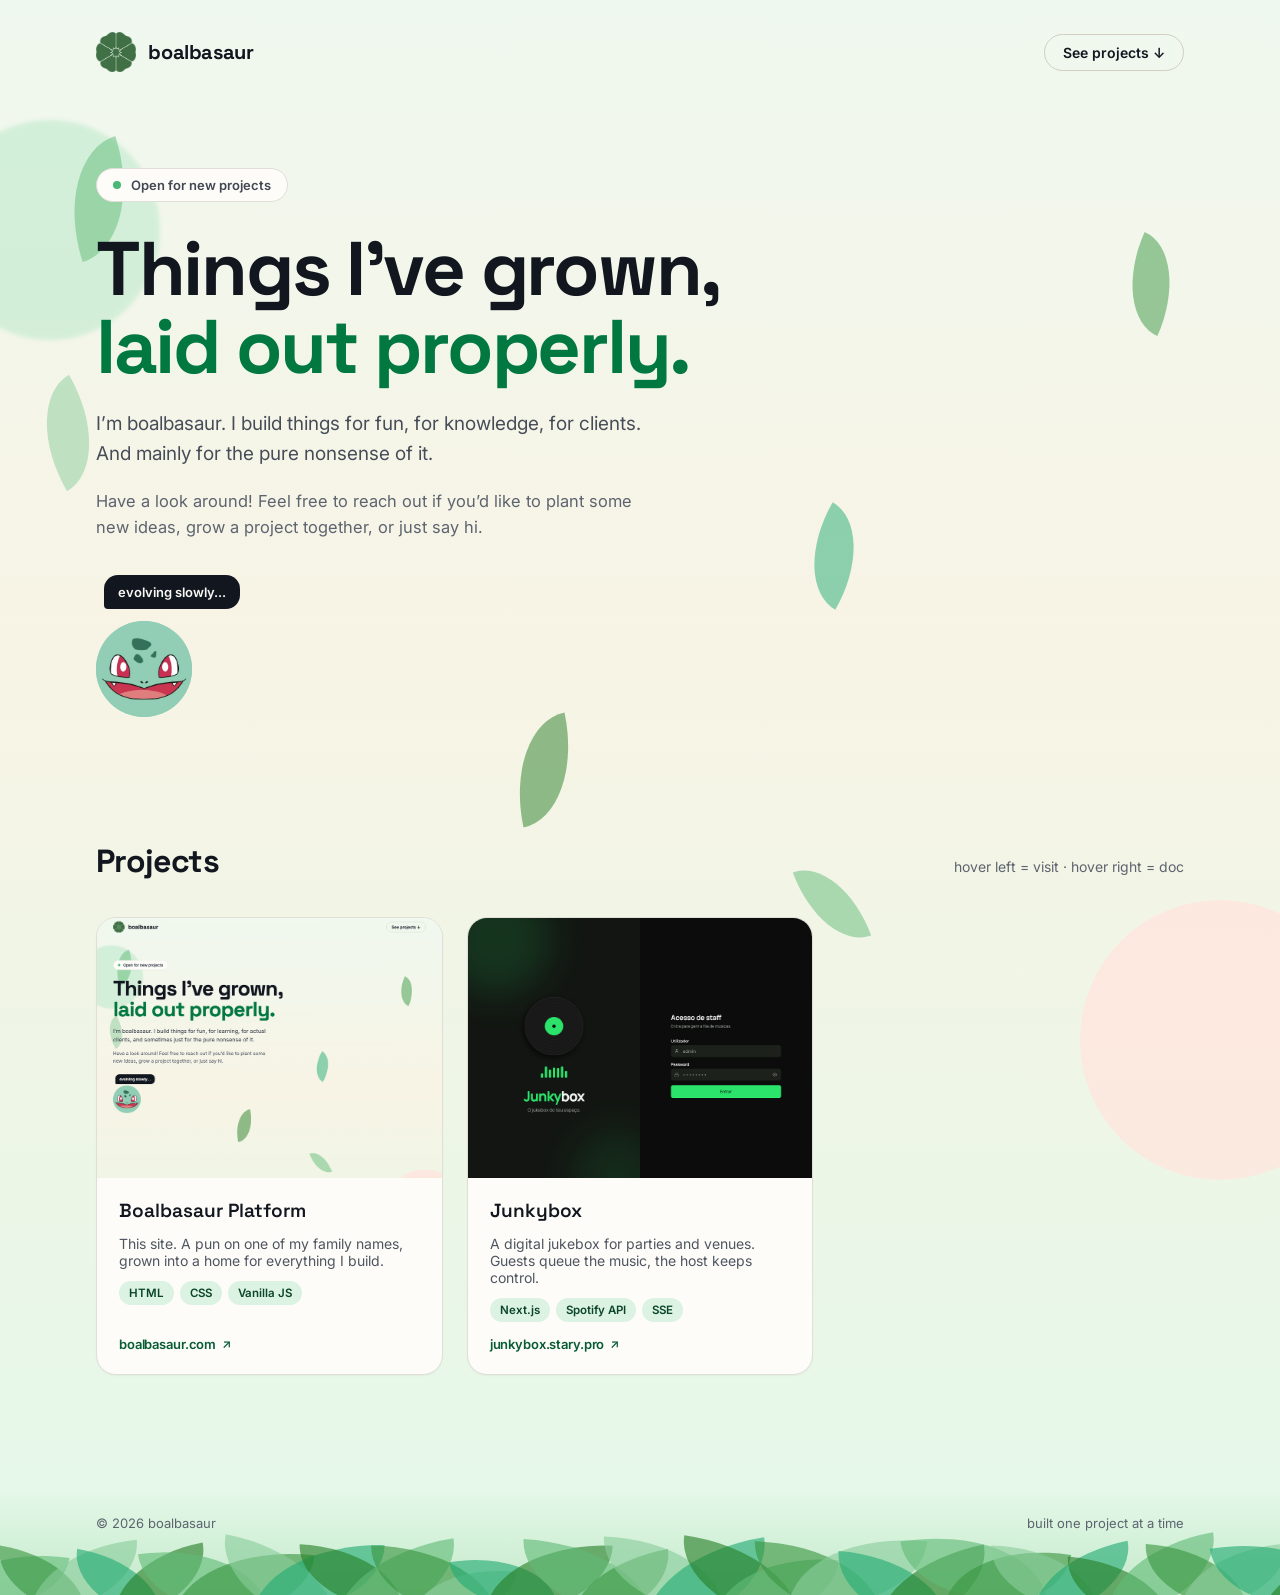
==== commit 810b168a: "Replace the mock projects with the real ones, each with its own doc The three placeholder cards are " ====
--- a/index.html
+++ b/index.html
@@ -3,8 +3,8 @@
 <head>
 <meta charset="utf-8">
 <meta name="viewport" content="width=device-width, initial-scale=1">
-<title>boalbasaur — things I've grown</title>
-<meta name="description" content="I'm boalbasaur. I build things for fun, for learning, for actual clients, and sometimes just for the pure nonsense of it.">
+<title>boalbasaur · things I've grown</title>
+<meta name="description" content="I'm boalbasaur. I build things for fun, for knowledge, for clients. And mainly for the pure nonsense of it.">
 <meta name="theme-color" content="#e6f2e4">
 <link rel="canonical" href="https://boalbasaur.com/">
 <link rel="icon" href="assets/favicon.png" type="image/png">
@@ -14,8 +14,8 @@
 <meta property="og:type" content="website">
 <meta property="og:url" content="https://boalbasaur.com/">
 <meta property="og:site_name" content="boalbasaur">
-<meta property="og:title" content="boalbasaur — things I've grown">
-<meta property="og:description" content="I'm boalbasaur. I build things for fun, for learning, for actual clients, and sometimes just for the pure nonsense of it.">
+<meta property="og:title" content="boalbasaur · things I've grown">
+<meta property="og:description" content="I'm boalbasaur. I build things for fun, for knowledge, for clients. And mainly for the pure nonsense of it.">
 <meta property="og:image" content="https://boalbasaur.com/assets/og.png">
 <meta property="og:image:width" content="1200">
 <meta property="og:image:height" content="630">
@@ -24,7 +24,12 @@
 <link rel="preconnect" href="https://fonts.googleapis.com">
 <link rel="preconnect" href="https://fonts.gstatic.com" crossorigin>
 <link href="https://fonts.googleapis.com/css2?family=Space+Grotesk:wght@500;600;700&family=Inter:wght@400;500;600&family=Press+Start+2P&display=swap" rel="stylesheet">
-<link rel="stylesheet" href="styles.css">
+<!-- ?v= is the cache buster. There is no build step to fingerprint these, and
+     without it a browser holding an old styles.css will happily pair it with
+     freshly-changed markup: the page renders as unstyled content in the right
+     shape, which looks like the CSS is broken rather than stale. Bump the
+     number whenever styles.css or main.js changes. -->
+<link rel="stylesheet" href="styles.css?v=10">
 </head>
 <body>
 
@@ -142,8 +147,11 @@
     </h1>
 
     <p class="hero__sub" data-reveal data-reveal-delay="0.08s">
-      I&rsquo;m boalbasaur. I build things for fun, for learning, for actual clients,
-      and sometimes just for the pure nonsense of it.
+      <!-- The nbsp keeps "for clients" whole. Without it the line wraps after
+           "for", stranding the preposition and breaking the for-X-for-Y-for-Z
+           parallel across two lines; bound, both lines break on a comma. -->
+      I&rsquo;m boalbasaur. I build things for fun, for knowledge, for&nbsp;clients.
+      And mainly for the pure nonsense of it.
     </p>
 
     <p class="hero__sub hero__sub--soft" data-reveal data-reveal-delay="0.14s">
@@ -188,7 +196,11 @@
            Sits after the button in source order so it reads as the thing the
            button opens, and so it can just drop into flow on narrow screens
            where there is no room for it alongside. -->
+      <!-- data-mail is where SEND actually goes. There is no backend behind
+           this panel, so the button hands the text to the visitor's own mail
+           client rather than claiming to have delivered it. -->
       <div class="retro" id="retro-panel" role="dialog" tabindex="-1"
+           data-mail="boalbasaur@gmail.com"
            aria-label="boalbasaur help menu" hidden>
 
         <div class="retro__view" data-view="menu">
@@ -220,9 +232,8 @@
         <div class="retro__view" data-view="contact" hidden>
           <p class="retro__heading" data-type>CONTACT</p>
           <div class="retro__lines">
-            <p data-type>EMAIL: hello@boalbasaur.com</p>
-            <p data-type>GITHUB: github.com/boalbasaur</p>
-            <p data-type>LINKEDIN: /in/boalbasaur</p>
+            <p data-type>EMAIL: boalbasaur@gmail.com</p>
+            <p data-type>GITHUB: github.com/BoalRolo</p>
           </div>
           <button class="retro__row retro__row--lead" type="button" data-goto="menu" data-note="Take your time." aria-label="Back to the menu">
             <span data-type>&lt; BACK</span>
@@ -231,10 +242,9 @@
 
         <div class="retro__view" data-view="donate" hidden>
           <p class="retro__heading" data-type>DONATE</p>
-          <p class="retro__body" data-type>If you enjoyed poking around, you can buy me a coffee to keep the lights on.</p>
-          <a class="retro__link" href="https://buymeacoffee.com/boalbasaur" target="_blank" rel="noopener noreferrer">
-            <span data-type>[ SUPPORT &rarr; ]</span>
-          </a>
+          <!-- No link here on purpose: there is no donation account to point
+               at, and a plausible-looking one would send money to a stranger. -->
+          <p class="retro__body" data-type>Honestly? Not worth it yet. I&rsquo;m still a seedling &mdash; come back when I&rsquo;ve evolved.</p>
           <button class="retro__row retro__row--lead" type="button" data-goto="menu" data-note="Take your time." aria-label="Back to the menu">
             <span data-type>&lt; BACK</span>
           </button>
@@ -248,13 +258,15 @@
               <button class="retro__row" type="button" data-goto="menu" data-note="Take your time." aria-label="Back to the menu">
                 <span data-type>&lt; BACK</span>
               </button>
-              <button class="retro__row" type="button" data-send data-note="Got it. Watering it now." aria-label="Send message">
+              <button class="retro__row" type="button" data-send
+                      data-mail-subject="Hello from boalbasaur.com"
+                      data-note="Off to your mail app." aria-label="Send message">
                 <span data-type>SEND &gt;</span>
               </button>
             </div>
           </div>
           <div data-sent hidden>
-            <p class="retro__body" data-type>MESSAGE SENT! THANKS.</p>
+            <p class="retro__body" data-type>HANDED IT TO YOUR MAIL APP.</p>
           </div>
         </div>
 
@@ -266,13 +278,15 @@
               <button class="retro__row" type="button" data-goto="menu" data-note="Take your time." aria-label="Back to the menu">
                 <span data-type>&lt; BACK</span>
               </button>
-              <button class="retro__row" type="button" data-send data-note="Got it. Watering it now." aria-label="Send idea">
+              <button class="retro__row" type="button" data-send
+                      data-mail-subject="An idea for boalbasaur.com"
+                      data-note="Off to your mail app." aria-label="Send idea">
                 <span data-type>SEND &gt;</span>
               </button>
             </div>
           </div>
           <div data-sent hidden>
-            <p class="retro__body" data-type>IDEA RECEIVED! THANKS.</p>
+            <p class="retro__body" data-type>HANDED IT TO YOUR MAIL APP.</p>
           </div>
         </div>
 
@@ -290,151 +304,284 @@
 
       <article class="card" data-reveal style="--card-index:0">
         <div class="card__shot">
-          <div class="shot shot--empty">
-            <svg viewBox="0 0 24 24" fill="none" aria-hidden="true">
-              <rect x="3" y="4" width="18" height="16" rx="2" stroke="currentColor" stroke-width="1.6"/>
-              <circle cx="8.5" cy="9.5" r="1.5" fill="currentColor"/>
-              <path d="M3.5 17.5 9 12l4 4 3-2.5 4.5 4" stroke="currentColor" stroke-width="1.6" stroke-linecap="round" stroke-linejoin="round"/>
-            </svg>
-            <span>Website screenshot</span>
-          </div>
-          <a class="card__half card__half--left" href="https://example.com" target="_blank"
-             rel="noopener noreferrer" aria-label="Visit the Pixel Pantry website">
+          <!-- Cropped to the card frame's own ratio, so `cover` has nothing to
+               throw away. See the README for the command that regenerates it. -->
+          <img class="shot" src="assets/boalbasaur-platform.png" width="900" height="709"
+               alt="The boalbasaur homepage: the headline Things I've grown, laid out properly, with leaves drifting past."
+               loading="lazy">
+          <a class="card__half card__half--left" href="https://boalbasaur.com/" data-already-here
+             rel="noopener" aria-label="Visit the Boalbasaur Platform website">
             <span class="card__action">Check website <span class="card__arrow" aria-hidden="true">&rarr;</span></span>
           </a>
           <button class="card__half card__half--right" type="button"
-                  data-doc-for="pixel-pantry" aria-label="Read the Pixel Pantry project doc">
+                  data-doc-for="boalbasaur-platform" aria-label="Read the Boalbasaur Platform project doc">
             <span class="card__action"><span class="card__glyph" aria-hidden="true">&#9776;</span> Doc</span>
           </button>
         </div>
         <div class="card__body">
-          <h3 class="card__title">Pixel Pantry</h3>
-          <p class="card__tagline">A recipe app that turns whatever is in your fridge into a plan.</p>
+          <h3 class="card__title">Boalbasaur Platform</h3>
+          <p class="card__tagline">This site. A pun on one of my family names, grown into a home for everything I build.</p>
           <ul class="tech">
-            <li>React</li><li>Node</li><li>Postgres</li>
+            <li>HTML</li><li>CSS</li><li>Vanilla JS</li>
           </ul>
-        </div>
-        <div class="doc-source" id="pixel-pantry" hidden>
+          <!-- The address in the open, not just under the screenshot's left
+               half: on touch there is no hover, and a card that names where it
+               goes is worth more than one that makes you tap to find out. -->
+          <!-- Same treatment as the shot's left half above: this address is the
+               page you are standing on, so it gets the same answer. -->
+          <a class="card__url" href="https://boalbasaur.com/" data-already-here rel="noopener">
+            boalbasaur.com<span class="card__url-arrow" aria-hidden="true">&#8599;</span>
+          </a>
+        </div>
+
+        <!-- data-doc-theme picks the panel's skin. This one dresses the doc in
+             the site's own design language — Press Start 2P headings, leaf
+             bullets, the mascot console as the closing block, and a litter line
+             at its foot built from the same .leaf markup as the page. -->
+        <div class="doc-source" id="boalbasaur-platform" data-doc-theme="boalbasaur" hidden>
+
+          <!-- Decoration behind the whole doc, the page's background layer
+               brought indoors. Most hug the gutters and are cut off by the
+               panel edge, so they read as continuing past it rather than
+               floating in the margin; the few marked leaf--spot sit further in
+               and are fainter still, since they land under running text.
+               Positions are percentages of the doc's own height, so they stay
+               spread out however long a doc runs. -->
+          <div class="doc-leaves" aria-hidden="true">
+            <i class="leaf" style="--rot:30;  top:0.5%; right:-20px; width:46px; height:78px"></i>
+            <i class="leaf" style="--rot:-34; top:6%;   left:-24px;  width:42px; height:70px"></i>
+            <i class="leaf" style="--rot:16;  top:14%;  right:-14px; width:34px; height:58px"></i>
+            <i class="leaf leaf--spot" style="--rot:-12; top:19%; right:12%; width:28px; height:48px"></i>
+            <i class="leaf" style="--rot:44;  top:22%;  left:-16px;  width:50px; height:84px"></i>
+            <i class="leaf" style="--rot:-24; top:31%;  right:-26px; width:44px; height:74px"></i>
+            <i class="leaf" style="--rot:20;  top:40%;  left:-22px;  width:36px; height:60px"></i>
+            <i class="leaf" style="--rot:38;  top:48%;  right:-18px; width:48px; height:80px"></i>
+            <i class="leaf leaf--spot" style="--rot:34; top:53%; left:14%; width:26px; height:44px"></i>
+            <i class="leaf" style="--rot:-30; top:57%;  left:-18px;  width:40px; height:66px"></i>
+            <i class="leaf" style="--rot:22;  top:66%;  right:-22px; width:34px; height:58px"></i>
+            <i class="leaf" style="--rot:-40; top:75%;  left:-26px;  width:46px; height:78px"></i>
+            <i class="leaf leaf--spot" style="--rot:-22; top:79%; right:16%; width:30px; height:50px"></i>
+            <i class="leaf" style="--rot:26;  top:84%;  right:-16px; width:42px; height:70px"></i>
+            <i class="leaf" style="--rot:-18; top:92%;  left:-20px;  width:38px; height:64px"></i>
+          </div>
+
+          <p class="doc-lede">A lighthearted personal portfolio built around a pun
+            on one of my family names (Boal&nbsp;+&nbsp;Bulbasaur).</p>
+
+          <div class="doc-strip">
+            <!-- The page's whole palette, in the order it reads on screen. Empty
+                 by design: the swatches are the content, and the tones come from
+                 the same custom properties the site paints with. -->
+            <ul class="doc-swatches" aria-hidden="true">
+              <li></li><li></li><li></li><li></li><li></li><li></li><li></li>
+            </ul>
+            <p class="doc-strip__label">Five leaf greens, one ink, one bone-white
+              for the console. The entire page is mixed from these.</p>
+            <ul class="tech doc-stack">
+              <li>HTML</li><li>CSS</li><li>Vanilla JS</li><li>No build step</li>
+            </ul>
+          </div>
+
           <section>
             <h4>What it is</h4>
-            <p>A web app where you type in the ingredients you have and get back recipes ranked by how few extra items you would need to buy.</p>
-          </section>
+            <ul class="doc-list">
+              <li>Retro game-inspired UI touches</li>
+              <li>Custom scroll animations</li>
+              <li>Slide-out project documentation panel</li>
+            </ul>
+          </section>
+
           <section>
             <h4>Motivation</h4>
-            <p>I kept opening the fridge with no idea what to cook, and every recipe app assumed I already had a full pantry.</p>
-          </section>
+            <p>I needed a single spot to organize all my projects without creating
+              another generic portfolio. Plot twist: I am not actually a big
+              Pok&eacute;mon fan (no offense to the die-hard fans out there!).</p>
+          </section>
+
           <section>
             <h4>Purpose</h4>
-            <p>To practice building a full product end to end: a real backend, a matching algorithm, and a UI people would actually enjoy using.</p>
-          </section>
+            <p>Build an ultra fast, zero dependency static site using pure HTML,
+              CSS, and vanilla JS while sharpening my UI interaction skills without
+              relying on heavy frameworks.</p>
+          </section>
+
           <section>
             <h4>Challenges</h4>
-            <p>Matching loose ingredient names (e.g. &ldquo;tomato&rdquo; vs &ldquo;cherry tomatoes&rdquo;) was harder than expected and needed a small normalization layer.</p>
-          </section>
+            <p>Balancing fun visual quirks with smooth performance.</p>
+            <ul class="doc-list">
+              <li>Mapping custom falling-leaf physics directly to scroll progress</li>
+              <li>Managing modal accessibility and focus states cleanly</li>
+              <li>Keeping layout overflow tight across all viewports</li>
+            </ul>
+          </section>
+
           <section class="doc-note">
             <h4>What I learned</h4>
-            <p>Got comfortable designing a schema for messy, user-generated ingredient data, and learned how much UX work goes into &ldquo;good enough&rdquo; search.</p>
-          </section>
+            <ul class="doc-list">
+              <li>How far vanilla JS and modern CSS can take you without npm packages</li>
+              <li>Deep dive into IntersectionObserver performance tuning</li>
+              <li>A small visual pun makes a developer portfolio infinitely more memorable</li>
+            </ul>
+          </section>
+
+          <!-- The same litter line the page rests on, at the foot of the doc.
+               Same classes, same conversion: a leaf's visual bottom lands at
+               `bottom` + (height - width) / 2, and every one below comes out
+               between -9 and -5, so the band is cut off by the panel edge
+               rather than hovering above it. -->
+          <div class="doc-litter" aria-hidden="true">
+            <i class="leaf leaf--ground" style="--rot:92;  bottom:-16px; left:-2%; width:26px; height:46px"></i>
+            <i class="leaf leaf--ground" style="--rot:-84; bottom:-15px; left:6%;  width:24px; height:42px"></i>
+            <i class="leaf leaf--ground" style="--rot:88;  bottom:-19px; left:14%; width:28px; height:50px"></i>
+            <i class="leaf leaf--ground" style="--rot:-95; bottom:-14px; left:22%; width:26px; height:44px"></i>
+            <i class="leaf leaf--ground" style="--rot:81;  bottom:-18px; left:30%; width:30px; height:52px"></i>
+            <i class="leaf leaf--ground" style="--rot:-90; bottom:-16px; left:38%; width:24px; height:43px"></i>
+            <i class="leaf leaf--ground" style="--rot:96;  bottom:-17px; left:46%; width:28px; height:48px"></i>
+            <i class="leaf leaf--ground" style="--rot:-82; bottom:-15px; left:54%; width:26px; height:45px"></i>
+            <i class="leaf leaf--ground" style="--rot:85;  bottom:-18px; left:62%; width:30px; height:51px"></i>
+            <i class="leaf leaf--ground" style="--rot:-97; bottom:-16px; left:70%; width:24px; height:44px"></i>
+            <i class="leaf leaf--ground" style="--rot:79;  bottom:-17px; left:78%; width:28px; height:47px"></i>
+            <i class="leaf leaf--ground" style="--rot:-88; bottom:-15px; left:86%; width:26px; height:46px"></i>
+            <i class="leaf leaf--ground" style="--rot:94;  bottom:-19px; left:94%; width:30px; height:50px"></i>
+          </div>
+
         </div>
       </article>
+
 
       <article class="card" data-reveal style="--card-index:1">
         <div class="card__shot">
-          <div class="shot shot--empty">
-            <svg viewBox="0 0 24 24" fill="none" aria-hidden="true">
-              <rect x="3" y="4" width="18" height="16" rx="2" stroke="currentColor" stroke-width="1.6"/>
-              <circle cx="8.5" cy="9.5" r="1.5" fill="currentColor"/>
-              <path d="M3.5 17.5 9 12l4 4 3-2.5 4.5 4" stroke="currentColor" stroke-width="1.6" stroke-linecap="round" stroke-linejoin="round"/>
-            </svg>
-            <span>Website screenshot</span>
-          </div>
-          <a class="card__half card__half--left" href="https://example.com" target="_blank"
-             rel="noopener noreferrer" aria-label="Visit the Routewise website">
+          <img class="shot" src="assets/junkybox.png" width="900" height="709"
+               alt="The Junkybox staff login: a vinyl record and equalizer over a dark green glow, beside the sign-in form."
+               loading="lazy">
+          <a class="card__half card__half--left" href="https://junkybox.stary.pro/" target="_blank"
+             rel="noopener noreferrer" aria-label="Visit the Junkybox website">
             <span class="card__action">Check website <span class="card__arrow" aria-hidden="true">&rarr;</span></span>
           </a>
           <button class="card__half card__half--right" type="button"
-                  data-doc-for="routewise" aria-label="Read the Routewise project doc">
+                  data-doc-for="junkybox" aria-label="Read the Junkybox project doc">
             <span class="card__action"><span class="card__glyph" aria-hidden="true">&#9776;</span> Doc</span>
           </button>
         </div>
         <div class="card__body">
-          <h3 class="card__title">Routewise</h3>
-          <p class="card__tagline">A trip planner that optimizes multi-stop road trips for scenery, not just speed.</p>
+          <h3 class="card__title">Junkybox</h3>
+          <p class="card__tagline">A digital jukebox for parties and venues. Guests queue the music, the host keeps control.</p>
           <ul class="tech">
-            <li>Vue</li><li>Mapbox</li><li>Python</li>
+            <li>Next.js</li><li>Spotify API</li><li>SSE</li>
           </ul>
-        </div>
-        <div class="doc-source" id="routewise" hidden>
+          <a class="card__url" href="https://junkybox.stary.pro/" target="_blank" rel="noopener noreferrer">
+            junkybox.stary.pro<span class="card__url-arrow" aria-hidden="true">&#8599;</span>
+          </a>
+        </div>
+
+        <!-- Its own skin, and deliberately nothing like the one above it: the
+             app is near-black with a Spotify green, so its doc is too. -->
+        <div class="doc-source" id="junkybox" data-doc-theme="junkybox" hidden>
+
+          <!-- Records bleeding off the edges, the way the app puts one behind
+               its sign-in. Grooves are a repeating-radial-gradient and the
+               label a plain radial one, so the whole thing is two gradients
+               and no image. -->
+          <div class="doc-deck" aria-hidden="true">
+            <span class="doc-vinyl doc-vinyl--a"></span>
+            <span class="doc-vinyl doc-vinyl--b"></span>
+            <span class="doc-vinyl doc-vinyl--c"></span>
+          </div>
+
+          <p class="doc-lede">A digital jukebox app designed for parties and venues.</p>
+
+          <div class="doc-strip">
+            <ul class="doc-eq" aria-hidden="true">
+              <li></li><li></li><li></li><li></li><li></li><li></li><li></li><li></li>
+              <li></li><li></li><li></li><li></li><li></li><li></li><li></li><li></li>
+            </ul>
+            <p class="doc-strip__label">One process, one live queue. Every guest
+              request lands in Spotify&rsquo;s own playback, in real time.</p>
+            <ul class="tech doc-stack">
+              <li>Next.js 16</li><li>App Router</li><li>SSE</li><li>Spotify Web API</li><li>Auth.js</li>
+            </ul>
+          </div>
+
           <section>
             <h4>What it is</h4>
-            <p>A route planner where you drop pins for places you want to see, and it reorders and suggests the drive that balances time against detour-worthy stops.</p>
-          </section>
+            <p>The host or venue connects their Spotify account, allowing guests to
+              scan a QR code, search for songs, and submit requests to a shared
+              queue. Staff or hosts manage live playback through a real-time
+              dashboard while setting custom rules for moderation.</p>
+            <ul class="doc-list">
+              <li>Approving or rejecting requests manually, or enabling automatic approval in real time</li>
+              <li>Moderation rules like blocked artists, explicit content filters, and song limits per device</li>
+              <li>Session summary reports with insights and statistics about requests and user activity</li>
+            </ul>
+          </section>
+
+          <!-- The app proper, which the public URL never shows: everything past
+               the sign-in is staff-only. width/height are on every image so the
+               panel does not reflow as they decode, and loading="lazy" means
+               they are only fetched when this doc is opened. -->
+          <section class="doc-gallery">
+            <h4>Inside the app</h4>
+            <figure class="doc-shot">
+              <img src="assets/junkybox-dashboard.webp" width="1200" height="621" loading="lazy"
+                   alt="The Junkybox staff dashboard: counters for pending requests, active tables and songs played, a now-playing panel, and a requests-per-hour chart.">
+              <figcaption>The staff dashboard: pending requests, active tables,
+                and what is playing right now.</figcaption>
+            </figure>
+            <figure class="doc-shot">
+              <img src="assets/junkybox-session.webp" width="1200" height="601" loading="lazy"
+                   alt="The Junkybox live session screen: a now-playing track with transport controls, an approved queue, and an empty pending column.">
+              <figcaption>The live session: the queue, what is approved, and what is
+                up next.</figcaption>
+            </figure>
+            <figure class="doc-shot doc-shot--phone">
+              <img src="assets/junkybox-guest.webp" width="560" height="959" loading="lazy"
+                   alt="The Junkybox guest view on a phone: the track playing now with a progress bar, a button to request a song, and the queue below.">
+              <figcaption>What a guest gets after scanning the QR code on their table
+                No app to install, and an honest estimate of how long until
+                their song plays.</figcaption>
+            </figure>
+          </section>
+
           <section>
             <h4>Motivation</h4>
-            <p>Planning a road trip with friends always turned into a spreadsheet fight over the &ldquo;best&rdquo; order to visit places.</p>
-          </section>
+            <p>What started as a side project between a friend and me grew out of a
+              shared frustration with static, boring party playlists. We wanted to
+              create an interactive music experience that engages everyone in the
+              room and eliminates constant manual requests to the host or bartender,
+              all wrapped in a clean, modern interface designed for both staff and
+              guests.</p>
+          </section>
+
           <section>
             <h4>Purpose</h4>
-            <p>To explore routing algorithms and mapping APIs, and to ship something my friends would actually use on our next trip.</p>
-          </section>
+            <p>To build a single-process, real-time web application using Next.js 16
+              (App Router) with Server-Sent Events (SSE) and master complex
+              integration with the Spotify Web API for live, synchronized playback
+              control.</p>
+          </section>
+
           <section>
             <h4>Challenges</h4>
-            <p>Balancing &ldquo;shortest route&rdquo; against &ldquo;most interesting route&rdquo; needed a scoring system that took a few iterations to feel right.</p>
-          </section>
+            <p>Maintaining precise real-time synchronization between client requests
+              and Spotify&rsquo;s native queue without exceeding API rate limits or
+              suffering timing drift. On the product side, the main challenge was
+              designing an interface engaging enough to encourage user participation
+              while giving hosts strict, effortless control over the vibe.</p>
+          </section>
+
           <section class="doc-note">
             <h4>What I learned</h4>
-            <p>Learned how to work with real-world map data and constraint-based optimization, and how to communicate trade-offs simply in the UI.</p>
-          </section>
-        </div>
-      </article>
-
-      <article class="card" data-reveal style="--card-index:2">
-        <div class="card__shot">
-          <div class="shot shot--empty">
-            <svg viewBox="0 0 24 24" fill="none" aria-hidden="true">
-              <rect x="3" y="4" width="18" height="16" rx="2" stroke="currentColor" stroke-width="1.6"/>
-              <circle cx="8.5" cy="9.5" r="1.5" fill="currentColor"/>
-              <path d="M3.5 17.5 9 12l4 4 3-2.5 4.5 4" stroke="currentColor" stroke-width="1.6" stroke-linecap="round" stroke-linejoin="round"/>
-            </svg>
-            <span>Website screenshot</span>
-          </div>
-          <a class="card__half card__half--left" href="https://example.com" target="_blank"
-             rel="noopener noreferrer" aria-label="Visit the Loopline website">
-            <span class="card__action">Check website <span class="card__arrow" aria-hidden="true">&rarr;</span></span>
-          </a>
-          <button class="card__half card__half--right" type="button"
-                  data-doc-for="loopline" aria-label="Read the Loopline project doc">
-            <span class="card__action"><span class="card__glyph" aria-hidden="true">&#9776;</span> Doc</span>
-          </button>
-        </div>
-        <div class="card__body">
-          <h3 class="card__title">Loopline</h3>
-          <p class="card__tagline">A tiny browser tool for sketching short audio loops without opening a DAW.</p>
-          <ul class="tech">
-            <li>TypeScript</li><li>Web Audio API</li>
-          </ul>
-        </div>
-        <div class="doc-source" id="loopline" hidden>
-          <section>
-            <h4>What it is</h4>
-            <p>A minimal step-sequencer that runs entirely in the browser, for quickly sketching a beat idea without launching a full production app.</p>
-          </section>
-          <section>
-            <h4>Motivation</h4>
-            <p>I wanted to capture musical ideas the moment they happened, but opening a heavy DAW always killed the momentum.</p>
-          </section>
-          <section>
-            <h4>Purpose</h4>
-            <p>To get properly comfortable with the Web Audio API and timing-accurate scheduling in JavaScript.</p>
-          </section>
-          <section>
-            <h4>Challenges</h4>
-            <p>Keeping playback perfectly on-beat across tabs and devices took a scheduling rewrite using a look-ahead timer pattern.</p>
-          </section>
-          <section class="doc-note">
-            <h4>What I learned</h4>
-            <p>Learned how audio scheduling actually works under the hood, and why naive setTimeout-based sequencers drift out of sync.</p>
-          </section>
+            <p>Through this project, I gained hands-on experience in full-stack
+              architecture and real-time systems, specifically:</p>
+            <ul class="doc-list">
+              <li>Implementing custom long-running background workers within Next.js</li>
+              <li>Managing native Spotify queue synchronization and handling API rate-limiting constraints</li>
+              <li>Structuring multi-role authentication (staff vs. customer) using Auth.js</li>
+              <li>Streaming lightweight live updates using Server-Sent Events (SSE) instead of heavier WebSockets</li>
+              <li>Prototyping and building modern UI designs using Claude Design</li>
+            </ul>
+          </section>
+
         </div>
       </article>
 
@@ -446,6 +593,18 @@
     <span>built one project at a time</span>
   </footer>
 
+</div>
+
+<!-- The easter egg behind this card's own links. The href on them is real, so
+     with no script they simply go to the site; with script they land here
+     instead. tabindex lets it take focus, so a keyboard is not left behind the
+     inert page with nowhere to be. -->
+<div class="arcade" id="arcade" role="dialog" aria-modal="true" tabindex="-1"
+     aria-labelledby="arcade-line" hidden>
+  <div class="arcade__box">
+    <p class="arcade__line" id="arcade-line" data-type>Bruv... you already there</p>
+    <p class="arcade__hint">Click anywhere to continue</p>
+  </div>
 </div>
 
 <div class="doc-overlay" id="doc-overlay" hidden></div>
@@ -464,6 +623,6 @@
   </div>
 </aside>
 
-<script src="main.js"></script>
+<script src="main.js?v=10"></script>
 </body>
 </html>
--- a/styles.css
+++ b/styles.css
@@ -590,9 +590,12 @@
   color: var(--ink-muted);
 }
 
+/* auto-fill, not a fixed three: a card is the same width whether there is one
+   project or six, and new ones fill the row rather than resizing the ones
+   already there. auto-fit would stretch a lone card across the whole shell. */
 .projects__grid {
   display: grid;
-  grid-template-columns: repeat(3, 1fr);
+  grid-template-columns: repeat(auto-fill, minmax(300px, 1fr));
   gap: 24px;
 }
 
@@ -706,6 +709,29 @@
   margin: 0;
 }
 
+/* The project's address, at the foot of the card. `margin-top: auto` pins it
+   down there so the line sits level across a row of cards whose taglines run to
+   different lengths; `align-self` keeps the link the width of its text rather
+   than stretching it across the card, since only the text is the target. */
+.card__url {
+  display: inline-flex;
+  align-items: center;
+  gap: 6px;
+  margin-top: auto;
+  align-self: flex-start;
+  padding-top: 2px;
+  font-size: 13px;
+  font-weight: 600;
+  letter-spacing: -0.01em;
+  color: var(--link);
+}
+.card__url:hover { color: var(--link-hover); }
+.card__url-arrow {
+  font-size: 12px;
+  transition: transform 0.18s ease;
+}
+.card__url:hover .card__url-arrow { transform: translate(2px, -2px); }
+
 .tech {
   display: flex;
   flex-wrap: wrap;
@@ -756,7 +782,10 @@
   right: 0;
   z-index: 21;
   height: 100%;
-  width: min(520px, 92vw);
+  /* 620 keeps the measure around 73 characters at the body size — wide enough
+     to give the doc some room, short of the point where lines get hard to
+     track back. */
+  width: min(620px, 92vw);
   background: var(--surface);
   box-shadow: -24px 0 60px rgba(20, 20, 15, 0.12);
   overflow-y: auto;
@@ -832,11 +861,634 @@
 .doc-note h4 { color: var(--note-label); }
 .doc-note p  { color: var(--note-text); }
 
-/* --- Responsive --------------------------------------------------------- */
-@media (max-width: 1000px) {
-  .projects__grid { grid-template-columns: repeat(2, 1fr); }
-}
-
+/* Shared building blocks a doc can reach for. Plain by default — a theme
+   restyles them without the content markup having to change. */
+.doc-lede {
+  font-size: 16.5px;
+  line-height: 1.55;
+  color: var(--ink-strong);
+  margin: 0;
+}
+.doc-list {
+  display: flex;
+  flex-direction: column;
+  gap: 8px;
+  margin: 10px 0 0;
+  padding-left: 20px;
+}
+.doc-list li {
+  font-size: 15px;
+  line-height: 1.6;
+  color: var(--ink-body);
+}
+.doc-list:first-child { margin-top: 0; }
+
+/* Screenshots inside a doc. Plain by default, like the rest of the primitives.
+   The aspect-ratio comes off the img's own width/height attributes, so a shot
+   holds its space from first paint and the panel never reflows under a reader
+   as the images decode. */
+.doc-gallery {
+  display: flex;
+  flex-direction: column;
+  gap: 18px;
+}
+.doc-shot { margin: 0; }
+.doc-shot img {
+  display: block;
+  width: 100%;
+  height: auto;
+  border-radius: 12px;
+}
+.doc-shot figcaption {
+  font-size: 13px;
+  line-height: 1.5;
+  color: var(--ink-muted);
+  margin-top: 9px;
+}
+/* A portrait shot at full width would run past the fold on its own. Set beside
+   its caption instead, which is also the one place the caption has room to say
+   more than a line. */
+.doc-shot--phone {
+  display: flex;
+  align-items: center;
+  gap: 20px;
+}
+.doc-shot--phone img {
+  flex: none;
+  width: 186px;
+}
+.doc-shot--phone figcaption { margin-top: 0; }
+
+/* --- Doc panel: boalbasaur theme ----------------------------------------
+   The skin for this site's own project doc. It is the page's design language
+   turned inward: the same background wash, Press Start 2P headings borrowed
+   from the mascot console, leaves for bullets, the console itself as the
+   closing block, and the litter line at its foot. Reading the doc should show
+   you the site the doc is about. Everything below is scoped to the attribute,
+   so it can only ever apply to a doc that asked for it. */
+.doc-panel[data-doc-theme="boalbasaur"] {
+  background: linear-gradient(
+    180deg,
+    oklch(0.98 0.012 145) 0%,
+    oklch(0.972 0.018 95) 45%,
+    oklch(0.955 0.03 152) 100%
+  );
+}
+
+.doc-panel[data-doc-theme="boalbasaur"] .doc-panel__head {
+  padding-bottom: 22px;
+  border-bottom: 1px dashed var(--border-firm);
+}
+
+/* --- Leaves behind the doc ----------------------------------------------
+   The page's background layer, brought inside the panel. The body becomes the
+   stacking context and the layer sits at -1 within it, which puts the leaves
+   above the panel's background wash but underneath every word — the one
+   arrangement where decoration this dense does not have to fight the text. */
+.doc-panel[data-doc-theme="boalbasaur"] .doc-panel__body {
+  position: relative;
+  z-index: 0;
+}
+.doc-panel[data-doc-theme="boalbasaur"] .doc-leaves {
+  position: absolute;
+  /* Sides and foot bleed out to the panel's own edges — the inset cancels
+     .doc-panel__inner's padding exactly, so it reaches them without
+     overflowing — and clip cuts the leaves off there, which is what makes them
+     read as continuing past the panel instead of stopping inside it. The top
+     stays at 0: pulled up, the layer would reach over the head's dashed rule.
+     Clipping here rather than on .doc-panel also matters, since that one
+     scrolls and would answer an overflowing leaf with a scrollbar. */
+  inset: 0 -36px -36px;
+  z-index: -1;
+  overflow: hidden;
+  overflow: clip;
+  pointer-events: none;
+}
+/* Well under the 0.5 they carry on the page. These sit behind running text,
+   and the ones marked as spots sit furthest in, so they go fainter still. */
+.doc-panel[data-doc-theme="boalbasaur"] .doc-leaves .leaf { opacity: 0.34; }
+.doc-panel[data-doc-theme="boalbasaur"] .doc-leaves .leaf--spot { opacity: 0.16; }
+.doc-panel[data-doc-theme="boalbasaur"] .doc-panel__eyebrow {
+  font-family: 'Press Start 2P', 'Courier New', monospace;
+  font-size: 9px;
+  line-height: 1.6;
+  letter-spacing: 0;
+  color: var(--green);
+}
+.doc-panel[data-doc-theme="boalbasaur"] .doc-panel__close {
+  background: var(--retro-bg);
+  border: 2px solid var(--retro-ink);
+  color: var(--retro-ink);
+  border-radius: 4px;   /* square, like the console — not the page's soft disc */
+}
+.doc-panel[data-doc-theme="boalbasaur"] .doc-panel__close:hover {
+  background: var(--surface-alt);
+}
+
+/* Headings carry the console's selection caret. Drawn in CSS rather than set
+   as a ▶ character: Press Start 2P has no glyph for one, and it would land as
+   tofu in the middle of every heading. */
+.doc-panel[data-doc-theme="boalbasaur"] .doc-panel__body h4 {
+  display: flex;
+  align-items: center;
+  gap: 9px;
+  font-family: 'Press Start 2P', 'Courier New', monospace;
+  font-size: 10px;
+  line-height: 1.7;
+  letter-spacing: 0;
+  text-transform: uppercase;
+  color: var(--green);
+  margin: 0 0 14px;
+}
+.doc-panel[data-doc-theme="boalbasaur"] .doc-panel__body h4::before {
+  content: '';
+  flex: none;
+  width: 0;
+  height: 0;
+  border-left: 7px solid var(--green-dot);
+  border-top: 5px solid transparent;
+  border-bottom: 5px solid transparent;
+}
+
+.doc-panel[data-doc-theme="boalbasaur"] .doc-lede {
+  font-family: var(--display);
+  font-weight: 600;
+  font-size: 19px;
+  line-height: 1.45;
+  letter-spacing: -0.015em;
+  color: var(--ink);
+}
+
+/* Bullets are leaves — the page's one signature shape, at list-marker size and
+   tilted so they read as fallen rather than as a row of identical ticks. */
+.doc-panel[data-doc-theme="boalbasaur"] .doc-list {
+  padding-left: 0;
+  list-style: none;
+  gap: 10px;
+}
+.doc-panel[data-doc-theme="boalbasaur"] .doc-list li {
+  position: relative;
+  padding-left: 24px;
+}
+.doc-panel[data-doc-theme="boalbasaur"] .doc-list li::before {
+  content: '';
+  position: absolute;
+  left: 0;
+  top: 0.52em;
+  width: 12px;
+  height: 12px;
+  margin-top: -6px;
+  background: var(--leaf-b);
+  border-radius: 0% 100% 0% 100%;
+  transform: rotate(-24deg);
+}
+/* Same five tones as the litter line, on a period that never lines up with a
+   three-item list — no section gets the same leaf twice. */
+.doc-panel[data-doc-theme="boalbasaur"] .doc-list li:nth-child(4n+2)::before { background: var(--leaf-d); }
+.doc-panel[data-doc-theme="boalbasaur"] .doc-list li:nth-child(4n+3)::before { background: var(--leaf-e); }
+.doc-panel[data-doc-theme="boalbasaur"] .doc-list li:nth-child(4n)::before   { background: var(--leaf-a); }
+
+/* The design strip: the page's palette, then what it is built out of. */
+.doc-panel[data-doc-theme="boalbasaur"] .doc-strip {
+  display: flex;
+  flex-direction: column;
+  gap: 14px;
+  padding: 20px;
+  border: 1px solid var(--border);
+  border-radius: 16px;
+  background: var(--surface);
+}
+.doc-panel[data-doc-theme="boalbasaur"] .doc-swatches {
+  display: flex;
+  flex-wrap: wrap;
+  gap: 9px;
+  margin: 0;
+  padding: 0;
+  list-style: none;
+}
+.doc-panel[data-doc-theme="boalbasaur"] .doc-swatches li {
+  width: 26px;
+  height: 26px;
+  border-radius: 50%;
+  /* An inset ring rather than a border: the bone-white chip is a shade off the
+     card behind it and would otherwise have no edge at all. */
+  box-shadow: inset 0 0 0 1px rgba(20, 20, 15, 0.12);
+}
+.doc-panel[data-doc-theme="boalbasaur"] .doc-swatches li:nth-child(1) { background: var(--leaf-c); }
+.doc-panel[data-doc-theme="boalbasaur"] .doc-swatches li:nth-child(2) { background: var(--leaf-a); }
+.doc-panel[data-doc-theme="boalbasaur"] .doc-swatches li:nth-child(3) { background: var(--leaf-d); }
+.doc-panel[data-doc-theme="boalbasaur"] .doc-swatches li:nth-child(4) { background: var(--leaf-b); }
+.doc-panel[data-doc-theme="boalbasaur"] .doc-swatches li:nth-child(5) { background: var(--leaf-e); }
+.doc-panel[data-doc-theme="boalbasaur"] .doc-swatches li:nth-child(6) { background: var(--ink); }
+.doc-panel[data-doc-theme="boalbasaur"] .doc-swatches li:nth-child(7) { background: var(--retro-bg); }
+.doc-panel[data-doc-theme="boalbasaur"] .doc-strip__label {
+  font-size: 13.5px;
+  line-height: 1.55;
+  color: var(--ink-muted);
+  margin: 0;
+}
+
+/* --- The closing block, as the mascot's console --------------------------
+   Same `double` border, bone background and monospace as .retro. Anything the
+   theme sets on .doc-list above is re-set here, so these rules have to come
+   after it: the two selectors weigh the same and source order decides. */
+.doc-panel[data-doc-theme="boalbasaur"] .doc-note {
+  background: var(--retro-bg);
+  border: 6px double var(--retro-ink);
+  border-radius: 4px;
+  padding: 20px 20px 22px;
+  box-shadow: 0 12px 28px rgba(20, 20, 15, 0.12);
+}
+.doc-panel[data-doc-theme="boalbasaur"] .doc-note h4 { color: var(--retro-ink); }
+.doc-panel[data-doc-theme="boalbasaur"] .doc-note h4::before {
+  border-left-color: var(--retro-ink);
+}
+.doc-panel[data-doc-theme="boalbasaur"] .doc-note .doc-list li {
+  padding-left: 20px;
+  font-family: 'Courier New', monospace;
+  font-size: 13.5px;
+  line-height: 1.65;
+  color: var(--retro-ink);
+}
+/* A leaf inside the console would be the one thing on it that is not typed, so
+   the marker goes back to the caret the console's own rows use. */
+.doc-panel[data-doc-theme="boalbasaur"] .doc-note .doc-list li::before {
+  content: '>';
+  top: 0;
+  width: auto;
+  height: auto;
+  margin-top: 0;
+  background: none;
+  border-radius: 0;
+  transform: none;
+  font-weight: 700;
+  color: var(--retro-ink);
+}
+
+/* --- The litter line at the foot of the doc ------------------------------
+   The leaves themselves are plain .leaf markup, so they inherit the page's
+   shape, tones and alternation with no rules of their own. This only supplies
+   the ground they lie on and bleeds the band out to the panel's edges — the
+   negative margins exactly cancel .doc-panel__inner's padding, so it reaches
+   them without overflowing. */
+.doc-panel[data-doc-theme="boalbasaur"] .doc-litter {
+  position: relative;
+  flex: none;   /* a short flex item in a column, so it must not be shrunk */
+  height: 54px;
+  margin: 0 -36px -36px;
+  overflow: hidden;
+  overflow: clip;
+}
+.doc-panel[data-doc-theme="boalbasaur"] .doc-litter::before {
+  content: '';
+  position: absolute;
+  inset: 0;
+  background: linear-gradient(
+    180deg,
+    oklch(0.93 0.05 150 / 0) 0%,
+    oklch(0.91 0.055 150 / 0.5) 42%,
+    oklch(0.89 0.06 148 / 0.85) 100%
+  );
+}
+
+/* --- Doc panel: junkybox theme ------------------------------------------
+   The app is near-black with a Spotify green, a vinyl record behind its
+   sign-in and an equalizer under the wordmark, so the doc is too. It is the
+   proof the theming is real: same panel, same markup, nothing in common with
+   the theme above it.
+
+   The tokens are declared on the themed panel rather than :root — they exist
+   only while this doc is open, and cannot leak into the page's own palette.
+   Values sampled from the running app. Type stays on Space Grotesk: it is
+   already loaded, and it is close to the geometric sans the app brands with —
+   not worth a third webfont on a site whose whole point is being fast. */
+.doc-panel[data-doc-theme="junkybox"] {
+  --jb-bg:        #0b0c0b;
+  --jb-surface:   #141614;
+  --jb-surface-2: #1d211c;
+  --jb-line:      rgba(255, 255, 255, 0.09);
+  --jb-green:     #2be36b;
+  --jb-green-dim: #1c9c4c;
+  --jb-ink:       #f1f4f0;
+  --jb-ink-mid:   #b7bfb5;
+  --jb-ink-soft:  #8b948a;
+
+  /* The dark green wash bleeding out of the top corner is the app's own. */
+  background:
+    radial-gradient(120% 55% at 12% 0%, #15341e 0%, rgba(21, 52, 30, 0) 62%),
+    var(--jb-bg);
+}
+
+/* The page's green is mixed for a bone-white background and goes muddy on
+   near-black, so the focus ring switches to the app's own. */
+.doc-panel[data-doc-theme="junkybox"] :focus-visible { outline-color: var(--jb-green); }
+
+.doc-panel[data-doc-theme="junkybox"] .doc-panel__head {
+  padding-bottom: 22px;
+  border-bottom: 1px solid var(--jb-line);
+}
+.doc-panel[data-doc-theme="junkybox"] .doc-panel__eyebrow {
+  font-family: var(--display);
+  font-size: 11.5px;
+  letter-spacing: 0.18em;
+  color: var(--jb-green);
+}
+.doc-panel[data-doc-theme="junkybox"] .doc-panel__title { color: var(--jb-ink); }
+.doc-panel[data-doc-theme="junkybox"] .doc-panel__close {
+  background: var(--jb-surface-2);
+  border: 1px solid var(--jb-line);
+  border-radius: 10px;
+  color: var(--jb-ink);
+}
+.doc-panel[data-doc-theme="junkybox"] .doc-panel__close:hover {
+  background: var(--jb-surface);
+  border-color: var(--jb-green);
+  color: var(--jb-green);
+}
+
+.doc-panel[data-doc-theme="junkybox"] .doc-panel__body p { color: var(--jb-ink-mid); }
+.doc-panel[data-doc-theme="junkybox"] .doc-lede {
+  font-family: var(--display);
+  font-weight: 600;
+  font-size: 20px;
+  line-height: 1.4;
+  letter-spacing: -0.015em;
+  color: var(--jb-ink);
+}
+
+/* Headings wear the app's equalizer as their marker. Three background layers,
+   one per bar, each sized differently and anchored to the bottom — the same
+   trick as a sprite, without the sprite. */
+.doc-panel[data-doc-theme="junkybox"] .doc-panel__body h4 {
+  display: flex;
+  align-items: center;
+  gap: 10px;
+  font-family: var(--display);
+  font-weight: 700;
+  font-size: 12px;
+  letter-spacing: 0.16em;
+  text-transform: uppercase;
+  color: var(--jb-green);
+  margin: 0 0 14px;
+}
+.doc-panel[data-doc-theme="junkybox"] .doc-panel__body h4::before {
+  content: '';
+  flex: none;
+  width: 13px;
+  height: 13px;
+  background:
+    linear-gradient(var(--jb-green), var(--jb-green)) 0    100% / 3px 55% no-repeat,
+    linear-gradient(var(--jb-green), var(--jb-green)) 5px  100% / 3px 100% no-repeat,
+    linear-gradient(var(--jb-green), var(--jb-green)) 10px 100% / 3px 35% no-repeat;
+}
+
+/* Bullets are the record itself: a groove ring with the green label at its
+   centre, at list-marker size. */
+.doc-panel[data-doc-theme="junkybox"] .doc-list {
+  padding-left: 0;
+  list-style: none;
+  gap: 11px;
+}
+.doc-panel[data-doc-theme="junkybox"] .doc-list li {
+  position: relative;
+  padding-left: 26px;
+  color: var(--jb-ink-mid);
+}
+.doc-panel[data-doc-theme="junkybox"] .doc-list li::before {
+  content: '';
+  position: absolute;
+  left: 0;
+  top: 0.52em;
+  width: 13px;
+  height: 13px;
+  margin-top: -6.5px;
+  border-radius: 50%;
+  border: 1px solid var(--jb-line);
+  background:
+    radial-gradient(circle, var(--jb-green) 0 30%, rgba(0, 0, 0, 0) 32%),
+    #191919;
+}
+
+/* --- The strip: an equalizer, and what it runs on ----------------------- */
+.doc-panel[data-doc-theme="junkybox"] .doc-strip {
+  display: flex;
+  flex-direction: column;
+  gap: 16px;
+  padding: 22px;
+  border: 1px solid var(--jb-line);
+  border-radius: 16px;
+  background: var(--jb-surface);
+}
+.doc-panel[data-doc-theme="junkybox"] .doc-eq {
+  display: flex;
+  align-items: flex-end;
+  gap: 4px;
+  height: 34px;
+  margin: 0;
+  padding: 0;
+  list-style: none;
+}
+.doc-panel[data-doc-theme="junkybox"] .doc-eq li {
+  flex: 1;
+  min-width: 3px;
+  max-width: 7px;
+  border-radius: 2px;
+  background: linear-gradient(180deg, var(--jb-green), var(--jb-green-dim));
+  /* Scaled from the bottom, so a bar grows the way a level meter does rather
+     than floating. The height is the bar's ceiling; the animation rides it. */
+  transform-origin: 50% 100%;
+  animation: jb-eq 1.15s ease-in-out infinite alternate;
+}
+/* Seven heights and seven delays on co-prime-ish cycles, so no two neighbours
+   move together and the row never visibly loops as a block. */
+.doc-panel[data-doc-theme="junkybox"] .doc-eq li:nth-child(7n+1) { height: 40%; animation-delay: -0.9s; }
+.doc-panel[data-doc-theme="junkybox"] .doc-eq li:nth-child(7n+2) { height: 75%; animation-delay: -0.2s; }
+.doc-panel[data-doc-theme="junkybox"] .doc-eq li:nth-child(7n+3) { height: 55%; animation-delay: -1.4s; }
+.doc-panel[data-doc-theme="junkybox"] .doc-eq li:nth-child(7n+4) { height: 100%; animation-delay: -0.5s; }
+.doc-panel[data-doc-theme="junkybox"] .doc-eq li:nth-child(7n+5) { height: 62%; animation-delay: -1.1s; }
+.doc-panel[data-doc-theme="junkybox"] .doc-eq li:nth-child(7n+6) { height: 34%; animation-delay: -0.35s; }
+.doc-panel[data-doc-theme="junkybox"] .doc-eq li:nth-child(7n)   { height: 85%; animation-delay: -1.7s; }
+
+@keyframes jb-eq {
+  from { transform: scaleY(0.35); }
+  to   { transform: scaleY(1); }
+}
+
+.doc-panel[data-doc-theme="junkybox"] .doc-strip__label {
+  font-size: 13.5px;
+  line-height: 1.55;
+  color: var(--jb-ink-soft);
+  margin: 0;
+}
+.doc-panel[data-doc-theme="junkybox"] .tech li {
+  background: var(--jb-surface-2);
+  border: 1px solid var(--jb-line);
+  color: var(--jb-green);
+}
+
+/* Screenshots get the app's own framing: hairline border, dark mat, and enough
+   radius to match its cards. The mat matters — these are dark UI shots on a
+   dark panel, and without it their edges dissolve into the background. */
+.doc-panel[data-doc-theme="junkybox"] .doc-shot img {
+  border: 1px solid var(--jb-line);
+  border-radius: 12px;
+  background: var(--jb-surface);
+}
+.doc-panel[data-doc-theme="junkybox"] .doc-shot figcaption {
+  color: var(--jb-ink-soft);
+}
+.doc-panel[data-doc-theme="junkybox"] .doc-gallery { gap: 22px; }
+
+/* --- The closing block, as a highlighted track -------------------------- */
+.doc-panel[data-doc-theme="junkybox"] .doc-note {
+  position: relative;
+  overflow: hidden;
+  padding: 22px 22px 24px;
+  border: 1px solid var(--jb-line);
+  border-radius: 16px;
+  background: var(--jb-surface);
+}
+.doc-panel[data-doc-theme="junkybox"] .doc-note::before {
+  content: '';
+  position: absolute;
+  left: 0;
+  top: 0;
+  bottom: 0;
+  width: 3px;
+  background: linear-gradient(180deg, var(--jb-green), rgba(43, 227, 107, 0));
+}
+.doc-panel[data-doc-theme="junkybox"] .doc-note h4 { color: var(--jb-green); }
+.doc-panel[data-doc-theme="junkybox"] .doc-note p  { color: var(--jb-ink-mid); }
+
+/* --- Records behind the doc ---------------------------------------------
+   Layered exactly like .doc-leaves in the theme above — body is the stacking
+   context, the deck sits at -1 inside it, and it clips at the panel's edges so
+   a record is cut off by the panel instead of overflowing a box that scrolls. */
+.doc-panel[data-doc-theme="junkybox"] .doc-panel__body {
+  position: relative;
+  z-index: 0;
+}
+.doc-panel[data-doc-theme="junkybox"] .doc-deck {
+  position: absolute;
+  inset: 0 -36px -36px;
+  z-index: -1;
+  overflow: hidden;
+  overflow: clip;
+  pointer-events: none;
+}
+.doc-vinyl {
+  position: absolute;
+  border-radius: 50%;
+  /* Label over grooves: two gradients, no image. The groove pitch is fixed in
+     px rather than a percentage, so every record has the same grain no matter
+     how large it is drawn. */
+  background:
+    radial-gradient(circle, var(--jb-green) 0 9%, rgba(0, 0, 0, 0) 9.6%),
+    radial-gradient(circle, #000 0 3%, rgba(0, 0, 0, 0) 3.4%),
+    repeating-radial-gradient(circle, #202020 0 2px, #131313 2px 5px);
+}
+/* Each is pushed out far enough that its centre — and so the green label —
+   clears the panel edge, leaving only grooves inside. Bring one in far enough
+   to show its label and it stops reading as a record and starts reading as a
+   stray green dot at the margin. */
+.doc-panel[data-doc-theme="junkybox"] .doc-vinyl--a {
+  top: 1%; right: -210px; width: 340px; height: 340px; opacity: 0.55;
+}
+.doc-panel[data-doc-theme="junkybox"] .doc-vinyl--b {
+  top: 37%; left: -200px; width: 300px; height: 300px; opacity: 0.45;
+}
+.doc-panel[data-doc-theme="junkybox"] .doc-vinyl--c {
+  top: 74%; right: -170px; width: 260px; height: 260px; opacity: 0.38;
+}
+
+/* --- "You already there" ------------------------------------------------
+   The full-screen console message behind this site's own card links. Same
+   double-line frame and pixel type as the mascot's console, inverted onto a
+   dark screen and blown up to fill the window. */
+/* The page stays where it is and simply goes out of focus behind this. That is
+   the whole point: you never left the site, so nothing here may look like a
+   different screen — no takeover, no black, no chrome of its own. */
+/* The `hidden` attribute only hides an element by way of a UA rule,
+   `[hidden] { display: none }`, which *any* author-level `display` outweighs.
+   So the `display: grid` below — there to centre the box — silently defeats it:
+   the attribute goes on, the element stays on screen, and script that closes
+   this by setting .hidden looks like it does nothing at all. This rule wins on
+   specificity (class + attribute), so it holds wherever it sits in the file.
+   Everything else here that uses `hidden` leaves display alone and needs no
+   equivalent; anything new that sets one does. */
+.arcade[hidden] { display: none; }
+
+.arcade {
+  position: fixed;
+  inset: 0;
+  z-index: 40;
+  display: grid;
+  place-items: center;
+  padding: 24px;
+  cursor: pointer;
+  /* Fallback first, for anything without backdrop-filter: a heavier wash of the
+     page's own top-of-gradient green, which on its own is enough to push the
+     page back and keep the box legible. */
+  background: oklch(0.97 0.02 145 / 0.78);
+  animation: arcade-fade 0.2s ease-out;
+}
+
+/* With blur available the wash gets thinner, because the blur is doing the
+   work — together they read as the site going out of focus rather than as a
+   sheet laid over it. */
+@supports ((backdrop-filter: blur(1px)) or (-webkit-backdrop-filter: blur(1px))) {
+  .arcade {
+    background: oklch(0.97 0.02 145 / 0.45);
+    -webkit-backdrop-filter: blur(7px);
+    backdrop-filter: blur(7px);
+  }
+}
+
+@keyframes arcade-fade {
+  from { opacity: 0; }
+  to   { opacity: 1; }
+}
+
+/* The mascot's console, unchanged — same bone, same double line, same pop it
+   uses when it opens beside the mascot. It is the site's existing way of
+   saying something, so the easter egg borrows it rather than inventing one. */
+.arcade__box {
+  max-width: min(560px, 100%);
+  padding: 26px clamp(20px, 4vw, 32px);
+  text-align: center;
+  background: var(--retro-bg);
+  border: 6px double var(--retro-ink);
+  border-radius: 4px;
+  box-shadow: 0 16px 38px rgba(20, 20, 15, 0.18);
+  animation: retro-pop 0.22s ease-out;
+}
+
+.arcade__line {
+  margin: 0;
+  font-family: 'Press Start 2P', 'Courier New', monospace;
+  /* Press Start 2P is a wide face — at 25 characters this has to stay small
+     enough on a phone to keep the line from breaking mid-word. */
+  font-size: clamp(10px, 2.1vw, 14px);
+  line-height: 1.9;
+  color: var(--retro-ink);
+}
+
+.arcade__hint {
+  margin: 20px 0 0;
+  font-family: 'Press Start 2P', 'Courier New', monospace;
+  font-size: clamp(7px, 1.3vw, 8.5px);
+  line-height: 1.8;
+  color: var(--green);
+  animation: arcade-blink 1.1s steps(1) infinite;
+}
+@keyframes arcade-blink {
+  0%, 60%   { opacity: 1; }
+  61%, 100% { opacity: 0.15; }
+}
+
+/* --- Responsive ---------------------------------------------------------
+   The grid steps itself down on its own — only the single-column break below
+   is a decision the track sizing would not make by itself. */
 @media (max-width: 760px) {
   :root { --gutter: 24px; }
 
@@ -849,6 +1501,19 @@
   .card__shot { height: 220px; }
   .hero__sub { font-size: 17px; }
   .doc-panel__inner { padding: 28px 24px; }
+  /* Keep cancelling the inner padding exactly — see the notes on .doc-litter
+     and .doc-leaves. Left at the desktop values, both would reach past the
+     panel edge and put a horizontal scrollbar on it. */
+  .doc-panel[data-doc-theme="boalbasaur"] .doc-litter { margin: 0 -24px -28px; }
+  .doc-panel[data-doc-theme="boalbasaur"] .doc-leaves { inset: 0 -24px -28px; }
+  .doc-panel[data-doc-theme="junkybox"]   .doc-deck   { inset: 0 -24px -28px; }
+
+  /* No room to set a phone shot beside its caption on a narrow panel. */
+  .doc-shot--phone {
+    display: block;
+  }
+  .doc-shot--phone img { width: 160px; }
+  .doc-shot--phone figcaption { margin-top: 9px; }
 
   /* No room for 290px beside a 96px mascot here, so the console drops into
      flow underneath it instead of being absolutely placed off its right edge.
@@ -873,6 +1538,8 @@
   }
   .card__half--left .card__action  { font-size: 17px; }
   .card__half--right .card__action { font-size: 17px; }
+  /* Nothing to slide toward without a pointer. */
+  .card__url-arrow { transition: none; }
   .projects__hint { display: none; }
 }
 
@@ -883,6 +1550,11 @@
   /* main.js also skips the shake delay and types nothing — the console just
      appears with its text already in place. */
   .mascot__tilt.is-shaking, .retro, [data-type].is-typing::after { animation: none; }
+  /* The equalizer holds at its bar heights instead of bouncing. */
+  .doc-eq li { animation: none; }
+  /* No fade, no pop, no blink — the message is simply there, with its line
+     already typed. main.js skips the crawl to match. */
+  .arcade, .arcade__box, .arcade__hint { animation: none; }
   /* main.js swaps the bubble's line outright here instead of fading it. */
   .mascot__note { transition: none; }
   [data-reveal] {
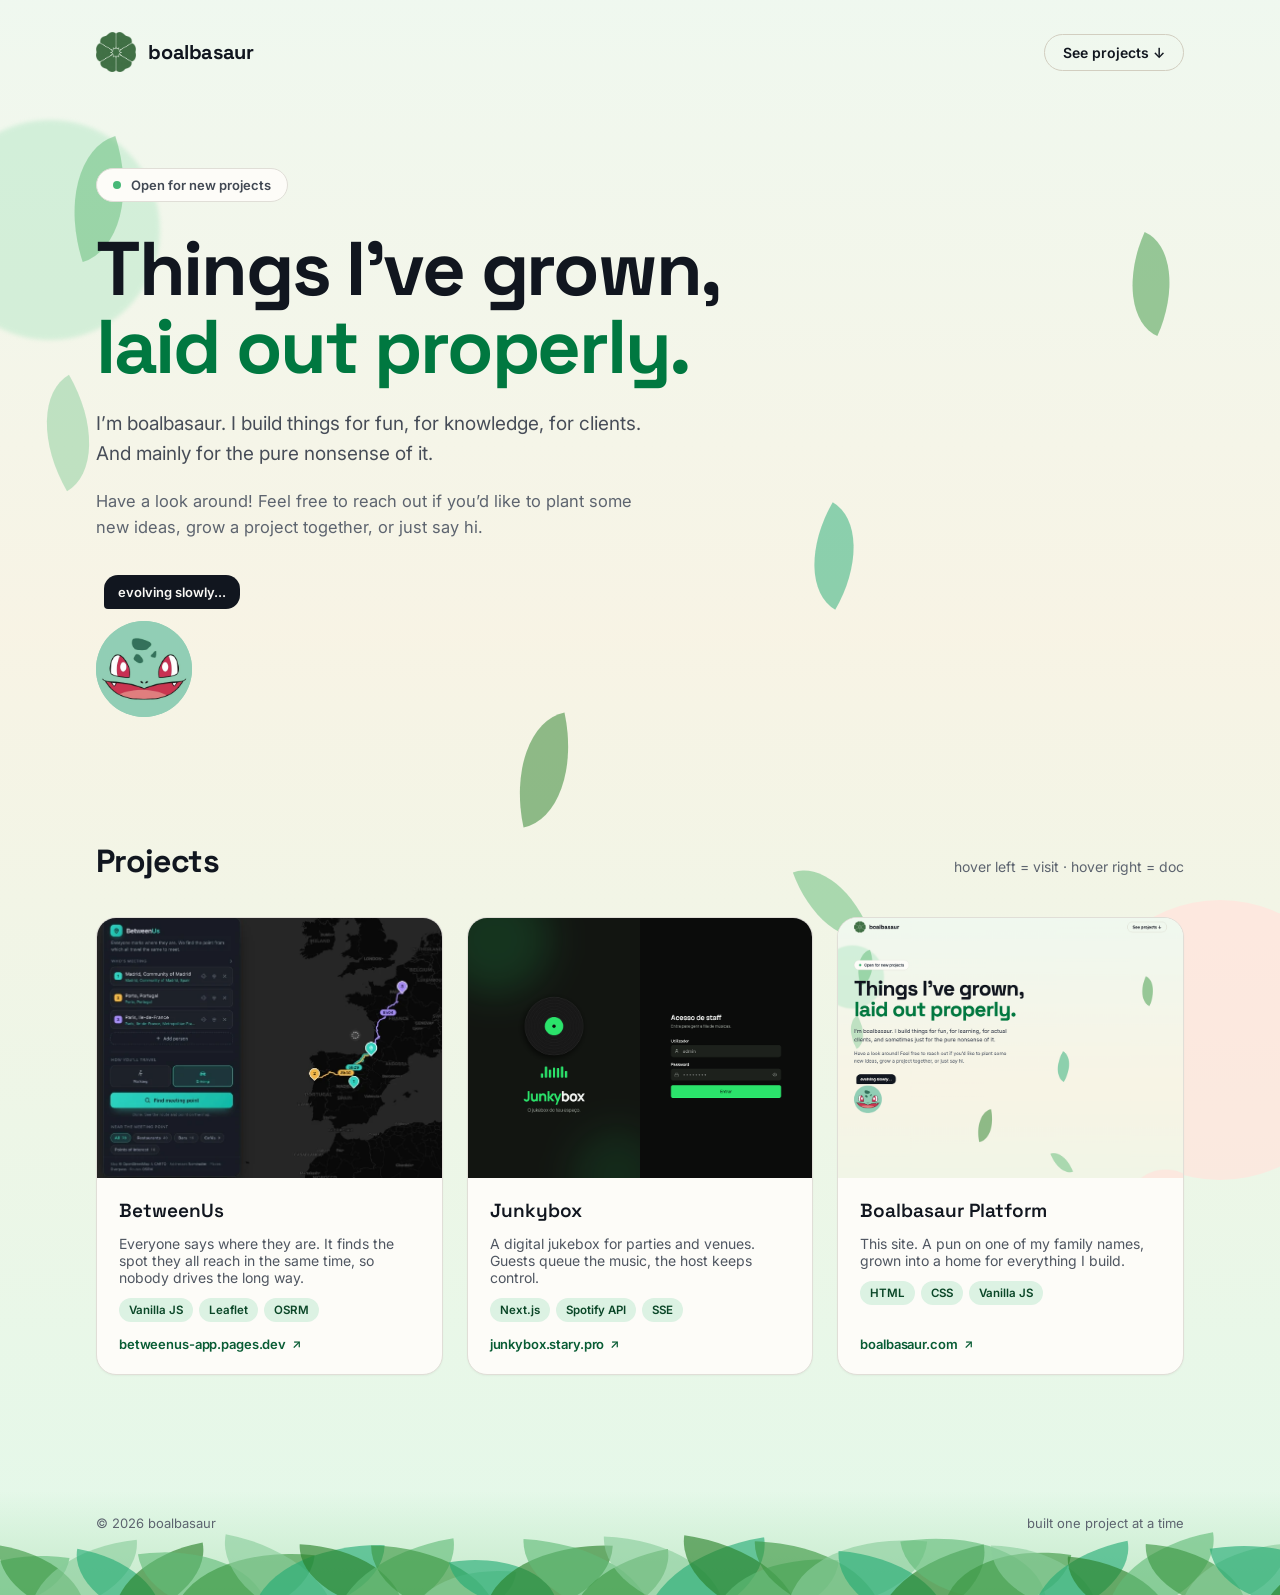
==== commit 069a5f75: "Add BetweenUs, with its own doc and skin, and lead the grid with it BetweenUs finds the point severa" ====
--- a/index.html
+++ b/index.html
@@ -29,7 +29,7 @@
      freshly-changed markup: the page renders as unstyled content in the right
      shape, which looks like the CSS is broken rather than stale. Bump the
      number whenever styles.css or main.js changes. -->
-<link rel="stylesheet" href="styles.css?v=10">
+<link rel="stylesheet" href="styles.css?v=11">
 </head>
 <body>
 
@@ -304,146 +304,150 @@
 
       <article class="card" data-reveal style="--card-index:0">
         <div class="card__shot">
-          <!-- Cropped to the card frame's own ratio, so `cover` has nothing to
-               throw away. See the README for the command that regenerates it. -->
-          <img class="shot" src="assets/boalbasaur-platform.png" width="900" height="709"
-               alt="The boalbasaur homepage: the headline Things I've grown, laid out properly, with leaves drifting past."
+          <img class="shot" src="assets/betweenus.webp" width="699" height="551"
+               alt="BetweenUs: three people listed in the side panel and a map of Iberia with their routes converging on a point in south-west France."
                loading="lazy">
-          <a class="card__half card__half--left" href="https://boalbasaur.com/" data-already-here
-             rel="noopener" aria-label="Visit the Boalbasaur Platform website">
+          <a class="card__half card__half--left" href="https://betweenus-app.pages.dev/" target="_blank"
+             rel="noopener noreferrer" aria-label="Visit the BetweenUs website">
             <span class="card__action">Check website <span class="card__arrow" aria-hidden="true">&rarr;</span></span>
           </a>
           <button class="card__half card__half--right" type="button"
-                  data-doc-for="boalbasaur-platform" aria-label="Read the Boalbasaur Platform project doc">
+                  data-doc-for="betweenus" aria-label="Read the BetweenUs project doc">
             <span class="card__action"><span class="card__glyph" aria-hidden="true">&#9776;</span> Doc</span>
           </button>
         </div>
         <div class="card__body">
-          <h3 class="card__title">Boalbasaur Platform</h3>
-          <p class="card__tagline">This site. A pun on one of my family names, grown into a home for everything I build.</p>
+          <h3 class="card__title">BetweenUs</h3>
+          <p class="card__tagline">Everyone says where they are. It finds the spot they all reach in the same time, so nobody drives the long way.</p>
           <ul class="tech">
-            <li>HTML</li><li>CSS</li><li>Vanilla JS</li>
+            <li>Vanilla JS</li><li>Leaflet</li><li>OSRM</li>
           </ul>
-          <!-- The address in the open, not just under the screenshot's left
-               half: on touch there is no hover, and a card that names where it
-               goes is worth more than one that makes you tap to find out. -->
-          <!-- Same treatment as the shot's left half above: this address is the
-               page you are standing on, so it gets the same answer. -->
-          <a class="card__url" href="https://boalbasaur.com/" data-already-here rel="noopener">
-            boalbasaur.com<span class="card__url-arrow" aria-hidden="true">&#8599;</span>
+          <a class="card__url" href="https://betweenus-app.pages.dev/" target="_blank" rel="noopener noreferrer">
+            betweenus-app.pages.dev<span class="card__url-arrow" aria-hidden="true">&#8599;</span>
           </a>
         </div>
 
-        <!-- data-doc-theme picks the panel's skin. This one dresses the doc in
-             the site's own design language — Press Start 2P headings, leaf
-             bullets, the mascot console as the closing block, and a litter line
-             at its foot built from the same .leaf markup as the page. -->
-        <div class="doc-source" id="boalbasaur-platform" data-doc-theme="boalbasaur" hidden>
-
-          <!-- Decoration behind the whole doc, the page's background layer
-               brought indoors. Most hug the gutters and are cut off by the
-               panel edge, so they read as continuing past it rather than
-               floating in the margin; the few marked leaf--spot sit further in
-               and are fainter still, since they land under running text.
-               Positions are percentages of the doc's own height, so they stay
-               spread out however long a doc runs. -->
-          <div class="doc-leaves" aria-hidden="true">
-            <i class="leaf" style="--rot:30;  top:0.5%; right:-20px; width:46px; height:78px"></i>
-            <i class="leaf" style="--rot:-34; top:6%;   left:-24px;  width:42px; height:70px"></i>
-            <i class="leaf" style="--rot:16;  top:14%;  right:-14px; width:34px; height:58px"></i>
-            <i class="leaf leaf--spot" style="--rot:-12; top:19%; right:12%; width:28px; height:48px"></i>
-            <i class="leaf" style="--rot:44;  top:22%;  left:-16px;  width:50px; height:84px"></i>
-            <i class="leaf" style="--rot:-24; top:31%;  right:-26px; width:44px; height:74px"></i>
-            <i class="leaf" style="--rot:20;  top:40%;  left:-22px;  width:36px; height:60px"></i>
-            <i class="leaf" style="--rot:38;  top:48%;  right:-18px; width:48px; height:80px"></i>
-            <i class="leaf leaf--spot" style="--rot:34; top:53%; left:14%; width:26px; height:44px"></i>
-            <i class="leaf" style="--rot:-30; top:57%;  left:-18px;  width:40px; height:66px"></i>
-            <i class="leaf" style="--rot:22;  top:66%;  right:-22px; width:34px; height:58px"></i>
-            <i class="leaf" style="--rot:-40; top:75%;  left:-26px;  width:46px; height:78px"></i>
-            <i class="leaf leaf--spot" style="--rot:-22; top:79%; right:16%; width:30px; height:50px"></i>
-            <i class="leaf" style="--rot:26;  top:84%;  right:-16px; width:42px; height:70px"></i>
-            <i class="leaf" style="--rot:-18; top:92%;  left:-20px;  width:38px; height:64px"></i>
-          </div>
-
-          <p class="doc-lede">A lighthearted personal portfolio built around a pun
-            on one of my family names (Boal&nbsp;+&nbsp;Bulbasaur).</p>
+        <!-- Its own skin, sampled from the app: near-black navy with the teal,
+             amber and violet it gives the first three people. Its furniture is
+             the app's own furniture, all of it drawn in CSS: pins for bullets,
+             the exact-midpoint target for headings, the search rings behind
+             the text, and travel times that balance in the strip. -->
+        <div class="doc-source" id="betweenus" data-doc-theme="betweenus" hidden>
+
+          <!-- The rings the search actually walks: it drops candidate points on
+               a ring around a centre, keeps the best, and shrinks. Here they sit
+               off the edges, so the panel cuts them the way the viewport cuts
+               them in the app. -->
+          <div class="doc-atlas" aria-hidden="true">
+            <span class="doc-ring doc-ring--a"></span>
+            <span class="doc-ring doc-ring--b"></span>
+            <span class="doc-ring doc-ring--c"></span>
+          </div>
+
+          <p class="doc-lede">Everyone marks where they are. It finds the point
+            from which all of them travel the same, and tells you what is there.</p>
 
           <div class="doc-strip">
-            <!-- The page's whole palette, in the order it reads on screen. Empty
-                 by design: the swatches are the content, and the tones come from
-                 the same custom properties the site paints with. -->
-            <ul class="doc-swatches" aria-hidden="true">
-              <li></li><li></li><li></li><li></li><li></li><li></li><li></li>
-            </ul>
-            <p class="doc-strip__label">Five leaf greens, one ink, one bone-white
-              for the console. The entire page is mixed from these.</p>
+            <!-- Three people's travel times, pulled level and let go again. The
+                 whole app is this loop: move the point, remeasure, close the
+                 gap between the longest trip and the shortest. -->
+            <ul class="doc-legs" aria-hidden="true">
+              <li style="--from:0.42"></li>
+              <li style="--from:1"></li>
+              <li style="--from:0.63"></li>
+            </ul>
+            <p class="doc-strip__label">Two answers per search. The exact
+              midpoint, equidistant and quite often at sea, and the one on real
+              roads that everyone actually reaches in the same time.</p>
             <ul class="tech doc-stack">
-              <li>HTML</li><li>CSS</li><li>Vanilla JS</li><li>No build step</li>
+              <li>Vanilla JS</li><li>Leaflet</li><li>OSRM</li><li>Overpass</li><li>Nominatim</li><li>No build step</li>
             </ul>
           </div>
 
           <section>
             <h4>What it is</h4>
+            <p>Add the people, pick walking or driving, and the map answers with
+              a place: a town, its region, and a line of its history. Everyone
+              gets a route in their own colour with their travel time on it, so
+              the fairness is something you can read rather than take on trust.</p>
             <ul class="doc-list">
-              <li>Retro game-inspired UI touches</li>
-              <li>Custom scroll animations</li>
-              <li>Slide-out project documentation panel</li>
-            </ul>
+              <li>The exact midpoint, where nobody is further from the meeting than anyone else</li>
+              <li>The realistic meeting point, snapped to roads and picked so the longest trip is as short as it can be</li>
+              <li>The gap between the longest and shortest trip, which is the number the search is trying to get to zero</li>
+              <li>Restaurants, bars, caf&eacute;s and points of interest around the answer, sorted by distance</li>
+            </ul>
+          </section>
+
+          <section class="doc-gallery">
+            <h4>What a search answers with</h4>
+            <figure class="doc-shot">
+              <img src="assets/betweenus-point.webp" width="752" height="966" loading="lazy"
+                   alt="The meeting point panel: an exact midpoint near Elvas, the chosen town Campo Maior with a paragraph of its history, both people at 2h57, and a travel-time gap of 0 min.">
+              <figcaption>Two people out of Coimbra and somewhere east of it, and
+                the gap between their trips is zero. The exact midpoint landed in
+                a field outside Elvas, so the meeting is in Campo Maior, with the
+                first paragraph Wikipedia has on it.</figcaption>
+            </figure>
+            <figure class="doc-shot">
+              <img src="assets/betweenus-nearby.webp" width="889" height="1024" loading="lazy"
+                   alt="The map zoomed in on the Basque coast: three coloured routes running side by side into the meeting pin, glyph chips for nearby places, and a popup for Caf&eacute; Garra.">
+              <figcaption>Zoomed in, the routes share the last few kilometres of
+                road. They are drawn a few pixels apart so all three stay
+                readable, and the places around the point are tinted by what they
+                are.</figcaption>
+            </figure>
+            <figure class="doc-shot doc-shot--phone">
+              <img src="assets/betweenus-places.webp" width="640" height="1076" loading="lazy"
+                   alt="The side panel: walking and driving buttons, the find button, and a tabbed list of nearby places with distances.">
+              <figcaption>What is worth the trip once you are there. The tabs
+                count what they hold, and walking searches a couple of kilometres
+                where driving searches tens.</figcaption>
+            </figure>
           </section>
 
           <section>
             <h4>Motivation</h4>
-            <p>I needed a single spot to organize all my projects without creating
-              another generic portfolio. Plot twist: I am not actually a big
-              Pok&eacute;mon fan (no offense to the die-hard fans out there!).</p>
+            <p>Meeting halfway is normally settled by whoever gives in first, and
+              someone always drives twice as long while insisting they do not
+              mind. I wanted the argument replaced by a number. The exact
+              midpoint is the other half of it: usually it is open water and
+              useless, but every so often it lands on a small town nobody in the
+              group has heard of, and then the answer to where should we meet is
+              somewhere you have to go and look up.</p>
           </section>
 
           <section>
             <h4>Purpose</h4>
-            <p>Build an ultra fast, zero dependency static site using pure HTML,
-              CSS, and vanilla JS while sharpening my UI interaction skills without
-              relying on heavy frameworks.</p>
+            <p>Run a real optimisation loop in a browser tab. One static page, no
+              backend, no API keys and no sign-up, on public services that owe me
+              nothing: OSRM for the roads, Nominatim for the addresses, Overpass
+              for the places, Wikipedia for the history.</p>
           </section>
 
           <section>
             <h4>Challenges</h4>
-            <p>Balancing fun visual quirks with smooth performance.</p>
+            <p>The fair point is not the average of the coordinates. Averaging
+              puts three friends in the Bay of Biscay, and even the true
+              equidistant point is only fair as the crow flies, which nobody
+              travels.</p>
             <ul class="doc-list">
-              <li>Mapping custom falling-leaf physics directly to scroll progress</li>
-              <li>Managing modal accessibility and focus states cleanly</li>
-              <li>Keeping layout overflow tight across all viewports</li>
+              <li>Candidates are sampled along the real routes between people, then refined on shrinking rings until the travel times stop moving apart</li>
+              <li>Every service is public and rate limited: one request a second to Nominatim, mirrors of Overpass that return an error page with a 200, and a demo routing server that throttles bursts</li>
+              <li>Routes that converge on the same road hide one another, so each is shifted sideways in screen pixels and recomputed on every zoom</li>
+              <li>The panels float over the map, so fitting the view has to account for the pixels they cover or the answer lands underneath them</li>
             </ul>
           </section>
 
           <section class="doc-note">
             <h4>What I learned</h4>
             <ul class="doc-list">
-              <li>How far vanilla JS and modern CSS can take you without npm packages</li>
-              <li>Deep dive into IntersectionObserver performance tuning</li>
-              <li>A small visual pun makes a developer portfolio infinitely more memorable</li>
-            </ul>
-          </section>
-
-          <!-- The same litter line the page rests on, at the foot of the doc.
-               Same classes, same conversion: a leaf's visual bottom lands at
-               `bottom` + (height - width) / 2, and every one below comes out
-               between -9 and -5, so the band is cut off by the panel edge
-               rather than hovering above it. -->
-          <div class="doc-litter" aria-hidden="true">
-            <i class="leaf leaf--ground" style="--rot:92;  bottom:-16px; left:-2%; width:26px; height:46px"></i>
-            <i class="leaf leaf--ground" style="--rot:-84; bottom:-15px; left:6%;  width:24px; height:42px"></i>
-            <i class="leaf leaf--ground" style="--rot:88;  bottom:-19px; left:14%; width:28px; height:50px"></i>
-            <i class="leaf leaf--ground" style="--rot:-95; bottom:-14px; left:22%; width:26px; height:44px"></i>
-            <i class="leaf leaf--ground" style="--rot:81;  bottom:-18px; left:30%; width:30px; height:52px"></i>
-            <i class="leaf leaf--ground" style="--rot:-90; bottom:-16px; left:38%; width:24px; height:43px"></i>
-            <i class="leaf leaf--ground" style="--rot:96;  bottom:-17px; left:46%; width:28px; height:48px"></i>
-            <i class="leaf leaf--ground" style="--rot:-82; bottom:-15px; left:54%; width:26px; height:45px"></i>
-            <i class="leaf leaf--ground" style="--rot:85;  bottom:-18px; left:62%; width:30px; height:51px"></i>
-            <i class="leaf leaf--ground" style="--rot:-97; bottom:-16px; left:70%; width:24px; height:44px"></i>
-            <i class="leaf leaf--ground" style="--rot:79;  bottom:-17px; left:78%; width:28px; height:47px"></i>
-            <i class="leaf leaf--ground" style="--rot:-88; bottom:-15px; left:86%; width:26px; height:46px"></i>
-            <i class="leaf leaf--ground" style="--rot:94;  bottom:-19px; left:94%; width:30px; height:50px"></i>
-          </div>
+              <li>Nobody gets the short straw has a name in geometry: it is the Chebyshev centre, and on a sphere you reach it by core set iteration</li>
+              <li>Scoring candidates by twice the worst trip minus the best one, which rewards a low ceiling and punishes a lucky winner</li>
+              <li>Being a good guest on free infrastructure: a queue with a gap in it, backoff that knows which errors will never come good, and a cache that survives reloads</li>
+              <li>Leaflet past the tutorial, where you draw your own things in screen space and take its click handling apart</li>
+              <li>How much of a design reads as illustration when it is really two gradients and a border radius</li>
+            </ul>
+          </section>
 
         </div>
       </article>
@@ -474,8 +478,9 @@
           </a>
         </div>
 
-        <!-- Its own skin, and deliberately nothing like the one above it: the
-             app is near-black with a Spotify green, so its doc is too. -->
+        <!-- Its own skin too, and the point of the pair is that two dark docs
+             still read as two different apps: this one is near-black with a
+             Spotify green, and everything in it is a record or a meter. -->
         <div class="doc-source" id="junkybox" data-doc-theme="junkybox" hidden>
 
           <!-- Records bleeding off the edges, the way the app puts one behind
@@ -585,6 +590,153 @@
         </div>
       </article>
 
+
+      <article class="card" data-reveal style="--card-index:2">
+        <div class="card__shot">
+          <!-- Cropped to the card frame's own ratio, so `cover` has nothing to
+               throw away. See the README for the command that regenerates it. -->
+          <img class="shot" src="assets/boalbasaur-platform.png" width="900" height="709"
+               alt="The boalbasaur homepage: the headline Things I've grown, laid out properly, with leaves drifting past."
+               loading="lazy">
+          <a class="card__half card__half--left" href="https://boalbasaur.com/" data-already-here
+             rel="noopener" aria-label="Visit the Boalbasaur Platform website">
+            <span class="card__action">Check website <span class="card__arrow" aria-hidden="true">&rarr;</span></span>
+          </a>
+          <button class="card__half card__half--right" type="button"
+                  data-doc-for="boalbasaur-platform" aria-label="Read the Boalbasaur Platform project doc">
+            <span class="card__action"><span class="card__glyph" aria-hidden="true">&#9776;</span> Doc</span>
+          </button>
+        </div>
+        <div class="card__body">
+          <h3 class="card__title">Boalbasaur Platform</h3>
+          <p class="card__tagline">This site. A pun on one of my family names, grown into a home for everything I build.</p>
+          <ul class="tech">
+            <li>HTML</li><li>CSS</li><li>Vanilla JS</li>
+          </ul>
+          <!-- The address in the open, not just under the screenshot's left
+               half: on touch there is no hover, and a card that names where it
+               goes is worth more than one that makes you tap to find out. -->
+          <!-- Same treatment as the shot's left half above: this address is the
+               page you are standing on, so it gets the same answer. -->
+          <a class="card__url" href="https://boalbasaur.com/" data-already-here rel="noopener">
+            boalbasaur.com<span class="card__url-arrow" aria-hidden="true">&#8599;</span>
+          </a>
+        </div>
+
+        <!-- data-doc-theme picks the panel's skin. This one dresses the doc in
+             the site's own design language — Press Start 2P headings, leaf
+             bullets, the mascot console as the closing block, and a litter line
+             at its foot built from the same .leaf markup as the page. -->
+        <div class="doc-source" id="boalbasaur-platform" data-doc-theme="boalbasaur" hidden>
+
+          <!-- Decoration behind the whole doc, the page's background layer
+               brought indoors. Most hug the gutters and are cut off by the
+               panel edge, so they read as continuing past it rather than
+               floating in the margin; the few marked leaf--spot sit further in
+               and are fainter still, since they land under running text.
+               Positions are percentages of the doc's own height, so they stay
+               spread out however long a doc runs. -->
+          <div class="doc-leaves" aria-hidden="true">
+            <i class="leaf" style="--rot:30;  top:0.5%; right:-20px; width:46px; height:78px"></i>
+            <i class="leaf" style="--rot:-34; top:6%;   left:-24px;  width:42px; height:70px"></i>
+            <i class="leaf" style="--rot:16;  top:14%;  right:-14px; width:34px; height:58px"></i>
+            <i class="leaf leaf--spot" style="--rot:-12; top:19%; right:12%; width:28px; height:48px"></i>
+            <i class="leaf" style="--rot:44;  top:22%;  left:-16px;  width:50px; height:84px"></i>
+            <i class="leaf" style="--rot:-24; top:31%;  right:-26px; width:44px; height:74px"></i>
+            <i class="leaf" style="--rot:20;  top:40%;  left:-22px;  width:36px; height:60px"></i>
+            <i class="leaf" style="--rot:38;  top:48%;  right:-18px; width:48px; height:80px"></i>
+            <i class="leaf leaf--spot" style="--rot:34; top:53%; left:14%; width:26px; height:44px"></i>
+            <i class="leaf" style="--rot:-30; top:57%;  left:-18px;  width:40px; height:66px"></i>
+            <i class="leaf" style="--rot:22;  top:66%;  right:-22px; width:34px; height:58px"></i>
+            <i class="leaf" style="--rot:-40; top:75%;  left:-26px;  width:46px; height:78px"></i>
+            <i class="leaf leaf--spot" style="--rot:-22; top:79%; right:16%; width:30px; height:50px"></i>
+            <i class="leaf" style="--rot:26;  top:84%;  right:-16px; width:42px; height:70px"></i>
+            <i class="leaf" style="--rot:-18; top:92%;  left:-20px;  width:38px; height:64px"></i>
+          </div>
+
+          <p class="doc-lede">A lighthearted personal portfolio built around a pun
+            on one of my family names (Boal&nbsp;+&nbsp;Bulbasaur).</p>
+
+          <div class="doc-strip">
+            <!-- The page's whole palette, in the order it reads on screen. Empty
+                 by design: the swatches are the content, and the tones come from
+                 the same custom properties the site paints with. -->
+            <ul class="doc-swatches" aria-hidden="true">
+              <li></li><li></li><li></li><li></li><li></li><li></li><li></li>
+            </ul>
+            <p class="doc-strip__label">Five leaf greens, one ink, one bone-white
+              for the console. The entire page is mixed from these.</p>
+            <ul class="tech doc-stack">
+              <li>HTML</li><li>CSS</li><li>Vanilla JS</li><li>No build step</li>
+            </ul>
+          </div>
+
+          <section>
+            <h4>What it is</h4>
+            <ul class="doc-list">
+              <li>Retro game-inspired UI touches</li>
+              <li>Custom scroll animations</li>
+              <li>Slide-out project documentation panel</li>
+            </ul>
+          </section>
+
+          <section>
+            <h4>Motivation</h4>
+            <p>I needed a single spot to organize all my projects without creating
+              another generic portfolio. Plot twist: I am not actually a big
+              Pok&eacute;mon fan (no offense to the die-hard fans out there!).</p>
+          </section>
+
+          <section>
+            <h4>Purpose</h4>
+            <p>Build an ultra fast, zero dependency static site using pure HTML,
+              CSS, and vanilla JS while sharpening my UI interaction skills without
+              relying on heavy frameworks.</p>
+          </section>
+
+          <section>
+            <h4>Challenges</h4>
+            <p>Balancing fun visual quirks with smooth performance.</p>
+            <ul class="doc-list">
+              <li>Mapping custom falling-leaf physics directly to scroll progress</li>
+              <li>Managing modal accessibility and focus states cleanly</li>
+              <li>Keeping layout overflow tight across all viewports</li>
+            </ul>
+          </section>
+
+          <section class="doc-note">
+            <h4>What I learned</h4>
+            <ul class="doc-list">
+              <li>How far vanilla JS and modern CSS can take you without npm packages</li>
+              <li>Deep dive into IntersectionObserver performance tuning</li>
+              <li>A small visual pun makes a developer portfolio infinitely more memorable</li>
+            </ul>
+          </section>
+
+          <!-- The same litter line the page rests on, at the foot of the doc.
+               Same classes, same conversion: a leaf's visual bottom lands at
+               `bottom` + (height - width) / 2, and every one below comes out
+               between -9 and -5, so the band is cut off by the panel edge
+               rather than hovering above it. -->
+          <div class="doc-litter" aria-hidden="true">
+            <i class="leaf leaf--ground" style="--rot:92;  bottom:-16px; left:-2%; width:26px; height:46px"></i>
+            <i class="leaf leaf--ground" style="--rot:-84; bottom:-15px; left:6%;  width:24px; height:42px"></i>
+            <i class="leaf leaf--ground" style="--rot:88;  bottom:-19px; left:14%; width:28px; height:50px"></i>
+            <i class="leaf leaf--ground" style="--rot:-95; bottom:-14px; left:22%; width:26px; height:44px"></i>
+            <i class="leaf leaf--ground" style="--rot:81;  bottom:-18px; left:30%; width:30px; height:52px"></i>
+            <i class="leaf leaf--ground" style="--rot:-90; bottom:-16px; left:38%; width:24px; height:43px"></i>
+            <i class="leaf leaf--ground" style="--rot:96;  bottom:-17px; left:46%; width:28px; height:48px"></i>
+            <i class="leaf leaf--ground" style="--rot:-82; bottom:-15px; left:54%; width:26px; height:45px"></i>
+            <i class="leaf leaf--ground" style="--rot:85;  bottom:-18px; left:62%; width:30px; height:51px"></i>
+            <i class="leaf leaf--ground" style="--rot:-97; bottom:-16px; left:70%; width:24px; height:44px"></i>
+            <i class="leaf leaf--ground" style="--rot:79;  bottom:-17px; left:78%; width:28px; height:47px"></i>
+            <i class="leaf leaf--ground" style="--rot:-88; bottom:-15px; left:86%; width:26px; height:46px"></i>
+            <i class="leaf leaf--ground" style="--rot:94;  bottom:-19px; left:94%; width:30px; height:50px"></i>
+          </div>
+
+        </div>
+      </article>
+
     </div>
   </section>
 
@@ -623,6 +775,6 @@
   </div>
 </aside>
 
-<script src="main.js?v=10"></script>
+<script src="main.js?v=11"></script>
 </body>
 </html>
--- a/styles.css
+++ b/styles.css
@@ -1401,6 +1401,266 @@
   top: 74%; right: -170px; width: 260px; height: 260px; opacity: 0.38;
 }
 
+/* --- Doc panel: betweenus theme -----------------------------------------
+   A dark map, and the app's own furniture drawn in CSS: the target it marks
+   the exact midpoint with, the pins it drops on people, the rings its search
+   walks, and three travel times pulling level. Tokens sampled from the running
+   app and declared on the themed panel, like the theme above, so they exist
+   only while this doc is open.
+
+   The three bullet colours are the first three of the app's participant
+   palette, in its order — a reader who has used it recognises them as person
+   one, two and three before reading a word. */
+.doc-panel[data-doc-theme="betweenus"] {
+  --bu-bg:        #0a0e14;
+  --bu-surface:   #111620;
+  --bu-surface-2: #161d29;
+  --bu-line:      rgba(255, 255, 255, 0.08);
+  --bu-line-mid:  rgba(255, 255, 255, 0.16);
+  --bu-teal:      #2dd4bf;
+  --bu-teal-soft: rgba(45, 212, 191, 0.1);
+  --bu-teal-line: rgba(45, 212, 191, 0.4);
+  --bu-amber:     #f5b642;
+  --bu-violet:    #a78bfa;
+  --bu-ink:       #e8edf4;
+  --bu-ink-mid:   #93a1b5;
+  --bu-ink-soft:  #5f6d80;
+
+  /* The app's own glow, which sits over the meeting point rather than in a
+     corner, so this one is centred too. */
+  background:
+    radial-gradient(105% 44% at 50% 0%, #11242f 0%, rgba(17, 36, 47, 0) 64%),
+    var(--bu-bg);
+}
+
+.doc-panel[data-doc-theme="betweenus"] :focus-visible { outline-color: var(--bu-teal); }
+
+.doc-panel[data-doc-theme="betweenus"] .doc-panel__head {
+  padding-bottom: 22px;
+  border-bottom: 1px solid var(--bu-line);
+}
+.doc-panel[data-doc-theme="betweenus"] .doc-panel__eyebrow {
+  font-family: var(--display);
+  font-size: 11.5px;
+  letter-spacing: 0.18em;
+  color: var(--bu-teal);
+}
+.doc-panel[data-doc-theme="betweenus"] .doc-panel__title { color: var(--bu-ink); }
+.doc-panel[data-doc-theme="betweenus"] .doc-panel__close {
+  background: var(--bu-surface-2);
+  border: 1px solid var(--bu-line);
+  border-radius: 10px;
+  color: var(--bu-ink);
+}
+.doc-panel[data-doc-theme="betweenus"] .doc-panel__close:hover {
+  background: var(--bu-surface);
+  border-color: var(--bu-teal);
+  color: var(--bu-teal);
+}
+
+.doc-panel[data-doc-theme="betweenus"] .doc-panel__body p { color: var(--bu-ink-mid); }
+.doc-panel[data-doc-theme="betweenus"] .doc-lede {
+  font-family: var(--display);
+  font-weight: 600;
+  font-size: 20px;
+  line-height: 1.45;
+  letter-spacing: -0.015em;
+  color: var(--bu-ink);
+}
+
+/* Headings carry the target the app marks its exact midpoint with: a ring with
+   its centre dotted. Two rings would be truer to the icon and unreadable at
+   13px, so it keeps the outer one and the dot. */
+.doc-panel[data-doc-theme="betweenus"] .doc-panel__body h4 {
+  display: flex;
+  align-items: center;
+  gap: 10px;
+  font-family: var(--display);
+  font-weight: 700;
+  font-size: 12px;
+  letter-spacing: 0.16em;
+  text-transform: uppercase;
+  color: var(--bu-teal);
+  margin: 0 0 14px;
+}
+.doc-panel[data-doc-theme="betweenus"] .doc-panel__body h4::before {
+  content: '';
+  flex: none;
+  width: 13px;
+  height: 13px;
+  border: 1px solid var(--bu-teal);
+  border-radius: 50%;
+  background: radial-gradient(circle, var(--bu-teal) 0 30%, rgba(0, 0, 0, 0) 31%);
+}
+
+/* Bullets are the map pins, in the palette's order. The teardrop is one corner
+   of the border-radius left square and the whole thing turned 45deg, so the
+   point lands at the bottom; the hole is where the app puts the person's
+   number. */
+.doc-panel[data-doc-theme="betweenus"] .doc-list {
+  padding-left: 0;
+  list-style: none;
+  gap: 11px;
+}
+.doc-panel[data-doc-theme="betweenus"] .doc-list li {
+  position: relative;
+  padding-left: 26px;
+  color: var(--bu-ink-mid);
+}
+.doc-panel[data-doc-theme="betweenus"] .doc-list li::before {
+  content: '';
+  position: absolute;
+  left: 1px;
+  top: 0.52em;
+  width: 12px;
+  height: 12px;
+  margin-top: -7px;
+  border-radius: 50% 50% 50% 0;
+  transform: rotate(-45deg);
+  background:
+    radial-gradient(circle, var(--bu-bg) 0 26%, rgba(0, 0, 0, 0) 27%),
+    var(--bu-teal);
+}
+.doc-panel[data-doc-theme="betweenus"] .doc-list li:nth-child(3n+2)::before {
+  background: radial-gradient(circle, var(--bu-bg) 0 26%, rgba(0, 0, 0, 0) 27%), var(--bu-amber);
+}
+.doc-panel[data-doc-theme="betweenus"] .doc-list li:nth-child(3n)::before {
+  background: radial-gradient(circle, var(--bu-bg) 0 26%, rgba(0, 0, 0, 0) 27%), var(--bu-violet);
+}
+
+/* --- The strip: three trips, pulled level ------------------------------- */
+.doc-panel[data-doc-theme="betweenus"] .doc-strip {
+  display: flex;
+  flex-direction: column;
+  gap: 16px;
+  padding: 22px;
+  border: 1px solid var(--bu-line);
+  border-radius: 16px;
+  background: var(--bu-surface);
+}
+.doc-panel[data-doc-theme="betweenus"] .doc-legs {
+  display: flex;
+  flex-direction: column;
+  gap: 9px;
+  margin: 0;
+  padding: 0;
+  list-style: none;
+}
+/* The li is the track, its ::before the trip. Sitting the fill on top of a
+   track is what makes a short bar read as a short trip rather than as a bar
+   that has not finished drawing. */
+.doc-panel[data-doc-theme="betweenus"] .doc-legs li {
+  position: relative;
+  height: 8px;
+  border-radius: 999px;
+  background: rgba(255, 255, 255, 0.055);
+}
+.doc-panel[data-doc-theme="betweenus"] .doc-legs li::before {
+  content: '';
+  position: absolute;
+  inset: 0;
+  border-radius: inherit;
+  background: var(--bu-teal);
+  /* Grown from the left, so the bars share a start line and only their ends
+     move — which is the whole comparison. */
+  transform-origin: 0 50%;
+  animation: bu-balance 3.4s cubic-bezier(0.4, 0, 0.2, 1) infinite alternate;
+}
+.doc-panel[data-doc-theme="betweenus"] .doc-legs li:nth-child(2)::before { background: var(--bu-amber); }
+.doc-panel[data-doc-theme="betweenus"] .doc-legs li:nth-child(3)::before { background: var(--bu-violet); }
+
+/* Each bar starts at its own length, carried on --from in the markup, and they
+   all end at the same one. No delays: they have to arrive together, or it reads
+   as three bars animating instead of a gap closing. */
+@keyframes bu-balance {
+  from { transform: scaleX(var(--from, 0.5)); }
+  to   { transform: scaleX(0.86); }
+}
+
+.doc-panel[data-doc-theme="betweenus"] .doc-strip__label {
+  font-size: 13.5px;
+  line-height: 1.55;
+  color: var(--bu-ink-soft);
+  margin: 0;
+}
+.doc-panel[data-doc-theme="betweenus"] .tech li {
+  background: var(--bu-surface-2);
+  border: 1px solid var(--bu-line);
+  color: var(--bu-teal);
+}
+
+/* Same reasoning as the theme above: dark UI shots on a dark panel need a mat
+   and a hairline, or their edges dissolve into the background. */
+.doc-panel[data-doc-theme="betweenus"] .doc-shot img {
+  border: 1px solid var(--bu-line);
+  border-radius: 12px;
+  background: var(--bu-surface);
+}
+.doc-panel[data-doc-theme="betweenus"] .doc-shot figcaption {
+  color: var(--bu-ink-soft);
+}
+.doc-panel[data-doc-theme="betweenus"] .doc-gallery { gap: 22px; }
+
+/* --- The closing block, as the answer card ------------------------------
+   The app gives its chosen meeting point a teal card and the exact midpoint a
+   dashed one, since the dash says provisional. This block is the conclusion,
+   so it gets the solid one. */
+.doc-panel[data-doc-theme="betweenus"] .doc-note {
+  padding: 22px 22px 24px;
+  border: 1px solid var(--bu-teal-line);
+  border-radius: 16px;
+  background: var(--bu-teal-soft);
+}
+.doc-panel[data-doc-theme="betweenus"] .doc-note h4 { color: var(--bu-teal); }
+.doc-panel[data-doc-theme="betweenus"] .doc-note p  { color: var(--bu-ink-mid); }
+
+/* --- The map behind the doc ---------------------------------------------
+   Layered like .doc-leaves and .doc-deck before it: the body is the stacking
+   context, this sits at -1 inside it, and it clips at the panel's edges.
+   The graticule is two repeating gradients on the layer itself; the rings are
+   the ones the search walks, dropping candidates around a centre and shrinking
+   until the times stop moving. Each is pushed far enough out that the panel
+   cuts it, the way the viewport cuts them in the app. */
+.doc-panel[data-doc-theme="betweenus"] .doc-panel__body {
+  position: relative;
+  z-index: 0;
+}
+.doc-panel[data-doc-theme="betweenus"] .doc-atlas {
+  position: absolute;
+  inset: 0 -36px -36px;
+  z-index: -1;
+  overflow: hidden;
+  overflow: clip;
+  pointer-events: none;
+  background:
+    repeating-linear-gradient(90deg, rgba(255, 255, 255, 0.026) 0 1px, rgba(0, 0, 0, 0) 1px 68px),
+    repeating-linear-gradient(0deg,  rgba(255, 255, 255, 0.026) 0 1px, rgba(0, 0, 0, 0) 1px 68px);
+}
+.doc-ring {
+  position: absolute;
+  border: 1px dashed var(--bu-teal-line);
+  border-radius: 50%;
+}
+/* The inner ring is the next round of the search: same centre, smaller radius.
+   Inset as a percentage, so both rings shrink by the same ratio however large
+   the outer one is drawn. */
+.doc-ring::before {
+  content: '';
+  position: absolute;
+  inset: 22%;
+  border: 1px dashed var(--bu-line-mid);
+  border-radius: 50%;
+}
+.doc-panel[data-doc-theme="betweenus"] .doc-ring--a {
+  top: 2%; right: -170px; width: 320px; height: 320px; opacity: 0.5;
+}
+.doc-panel[data-doc-theme="betweenus"] .doc-ring--b {
+  top: 39%; left: -160px; width: 280px; height: 280px; opacity: 0.42;
+}
+.doc-panel[data-doc-theme="betweenus"] .doc-ring--c {
+  top: 76%; right: -140px; width: 240px; height: 240px; opacity: 0.34;
+}
+
 /* --- "You already there" ------------------------------------------------
    The full-screen console message behind this site's own card links. Same
    double-line frame and pixel type as the mascot's console, inverted onto a
@@ -1507,6 +1767,7 @@
   .doc-panel[data-doc-theme="boalbasaur"] .doc-litter { margin: 0 -24px -28px; }
   .doc-panel[data-doc-theme="boalbasaur"] .doc-leaves { inset: 0 -24px -28px; }
   .doc-panel[data-doc-theme="junkybox"]   .doc-deck   { inset: 0 -24px -28px; }
+  .doc-panel[data-doc-theme="betweenus"]  .doc-atlas  { inset: 0 -24px -28px; }
 
   /* No room to set a phone shot beside its caption on a narrow panel. */
   .doc-shot--phone {
@@ -1552,6 +1813,10 @@
   .mascot__tilt.is-shaking, .retro, [data-type].is-typing::after { animation: none; }
   /* The equalizer holds at its bar heights instead of bouncing. */
   .doc-eq li { animation: none; }
+  /* The three trips hold level, which is the state the animation was showing
+     you anyway. Cancelling the animation alone would leave them at --from, so
+     the balanced width is set here outright. */
+  .doc-legs li::before { animation: none; transform: scaleX(0.86); }
   /* No fade, no pop, no blink — the message is simply there, with its line
      already typed. main.js skips the crawl to match. */
   .arcade, .arcade__box, .arcade__hint { animation: none; }
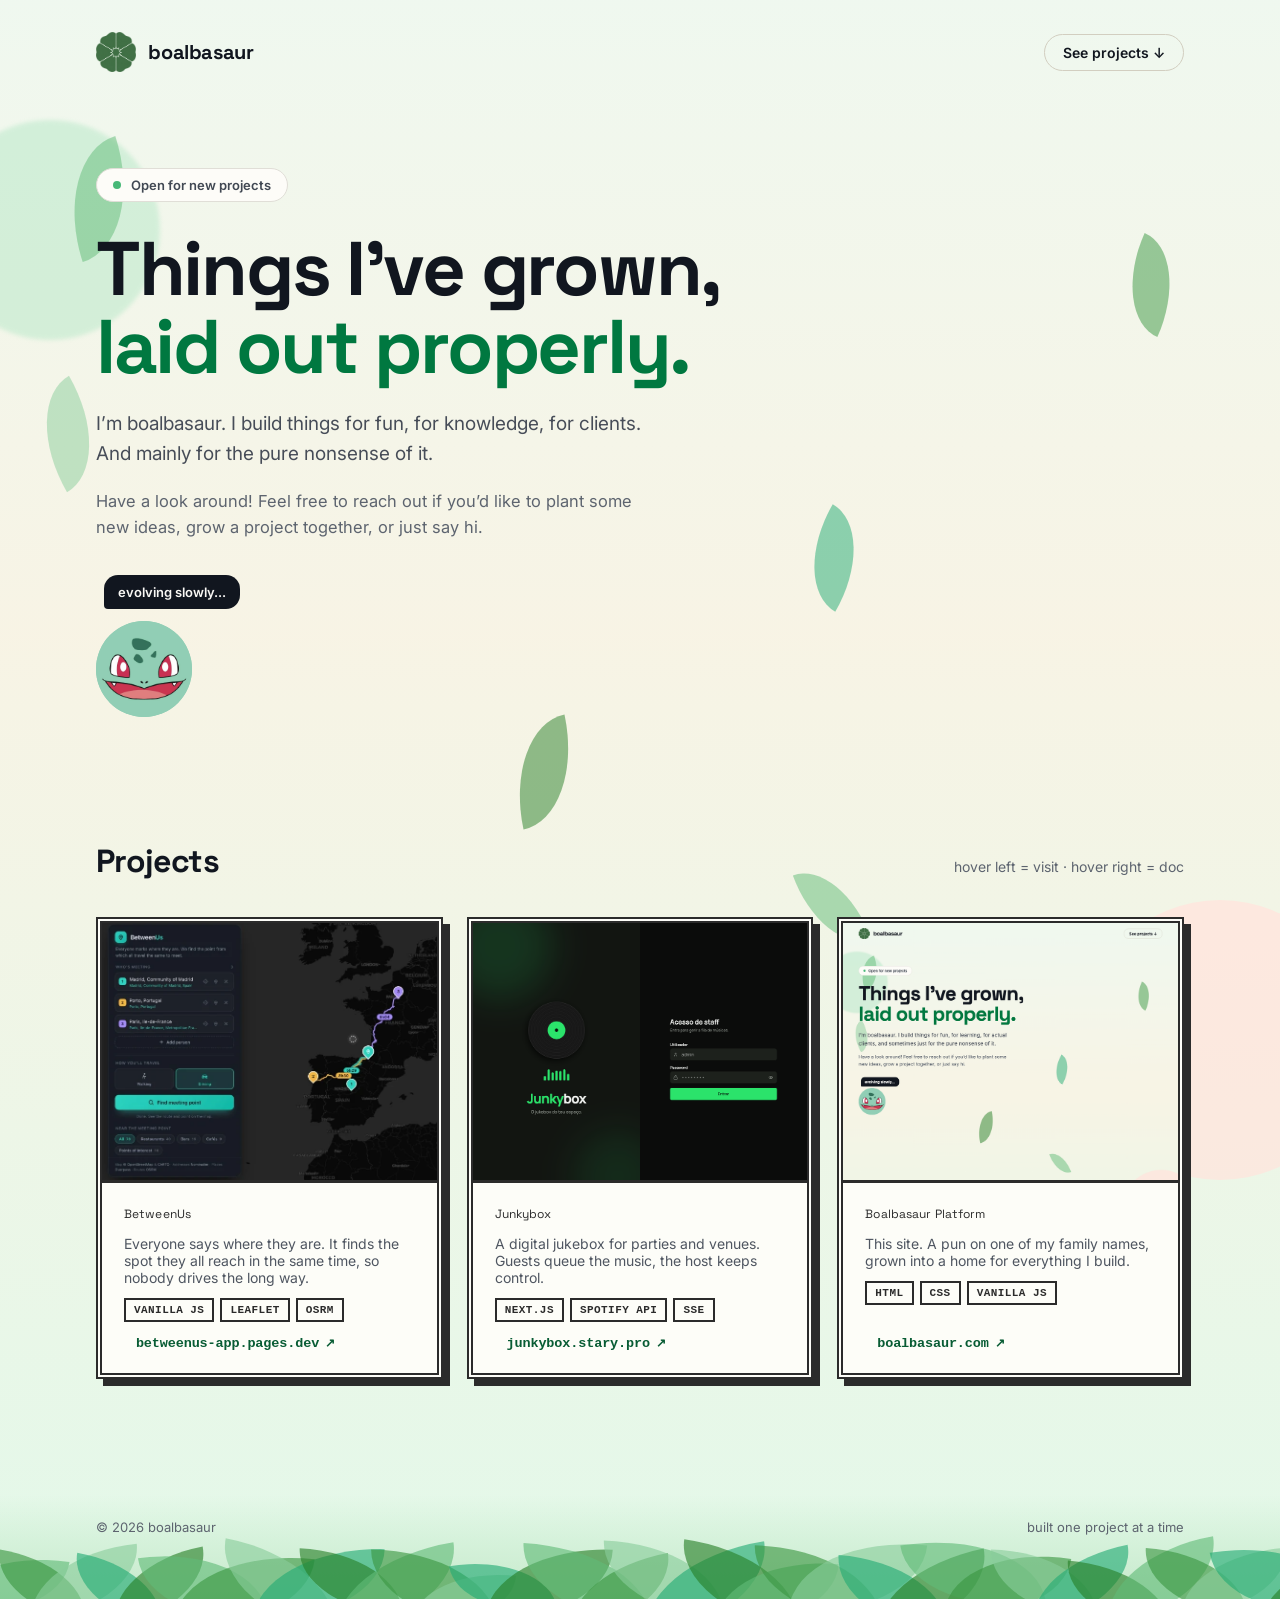
==== commit 13491db4: "Dress the project cards as console screens, and give the mascot's console a way to reach me Two thin" ====
--- a/index.html
+++ b/index.html
@@ -29,7 +29,7 @@
      freshly-changed markup: the page renders as unstyled content in the right
      shape, which looks like the CSS is broken rather than stale. Bump the
      number whenever styles.css or main.js changes. -->
-<link rel="stylesheet" href="styles.css?v=11">
+<link rel="stylesheet" href="styles.css?v=16">
 </head>
 <body>
 
@@ -203,6 +203,9 @@
            data-mail="boalbasaur@gmail.com"
            aria-label="boalbasaur help menu" hidden>
 
+        <!-- Menu order runs from the least commitment to the most: read the
+             address, write a whole email, write something short, write an idea,
+             give me money. -->
         <div class="retro__view" data-view="menu">
           <p class="retro__heading" data-type>DO YOU NEED HELP?</p>
           <ul class="retro__menu">
@@ -212,8 +215,8 @@
               </button>
             </li>
             <li>
-              <button class="retro__row" type="button" data-goto="donate" data-note="I mostly run on sunlight." aria-label="Donate">
-                <span class="retro__caret" aria-hidden="true">&#9654;</span><span data-type>DONATE</span>
+              <button class="retro__row" type="button" data-goto="email" data-note="Draft it here, send it there." aria-label="Send email">
+                <span class="retro__caret" aria-hidden="true">&#9654;</span><span data-type>SEND EMAIL</span>
               </button>
             </li>
             <li>
@@ -226,6 +229,11 @@
                 <span class="retro__caret" aria-hidden="true">&#9654;</span><span data-type>SHARE IDEA</span>
               </button>
             </li>
+            <li>
+              <button class="retro__row" type="button" data-goto="donate" data-note="I mostly run on sunlight." aria-label="Donate">
+                <span class="retro__caret" aria-hidden="true">&#9654;</span><span data-type>DONATE</span>
+              </button>
+            </li>
           </ul>
         </div>
 
@@ -233,7 +241,7 @@
           <p class="retro__heading" data-type>CONTACT</p>
           <div class="retro__lines">
             <p data-type>EMAIL: boalbasaur@gmail.com</p>
-            <p data-type>GITHUB: github.com/BoalRolo</p>
+            <p data-type>ADDRESS: Patch #2B, Pallet Town Forest (Just follow the sunny spot!)</p>
           </div>
           <button class="retro__row retro__row--lead" type="button" data-goto="menu" data-note="Take your time." aria-label="Back to the menu">
             <span data-type>&lt; BACK</span>
@@ -250,43 +258,100 @@
           </button>
         </div>
 
+        <!-- The whole email, written here rather than in the mail app. SEND
+             still ends in the visitor's own client, with every box already
+             filled in, so the last word on what leaves their machine is
+             theirs. Subject goes to the mailto's subject; the header is the
+             line the message opens on, and rides at the top of the body,
+             because a mailto can carry a subject and a body and nothing else.
+
+             data-field, not the class, is what the script reads: every box here
+             is a .retro__input, and a querySelector on the class would take
+             whichever comes first. -->
+        <div class="retro__view" data-view="email" hidden>
+          <p class="retro__heading" data-type>SEND EMAIL</p>
+          <div data-form>
+            <input class="retro__input" data-field="subject" type="text"
+                   placeholder="Subject" aria-label="Subject">
+            <input class="retro__input" data-field="header" type="text"
+                   placeholder="Header" aria-label="Header">
+            <textarea class="retro__input" data-field="body" rows="3"
+                      placeholder="Your message" aria-label="Your message"></textarea>
+            <div class="retro__actions">
+              <button class="retro__row" type="button" data-goto="menu" data-note="Take your time." aria-label="Back to the menu">
+                <span data-type>&lt; BACK</span>
+              </button>
+              <!-- The fallback subject, for a mail app that would otherwise open
+                   with a blank one. The field wins whenever it has anything. -->
+              <button class="retro__row" type="button" data-send="mail"
+                      data-mail-subject="Hello from boalbasaur.com"
+                      data-note="Off to your mail app." aria-label="Send email">
+                <span data-type>SEND &gt;</span>
+              </button>
+            </div>
+          </div>
+          <div data-sent hidden>
+            <p class="retro__body" data-type data-status="mail">HANDED IT TO YOUR MAIL APP.</p>
+          </div>
+        </div>
+
+        <!-- These two do not go through a mail app at all: SEND posts them to
+             the site's own Worker, which passes them to Telegram. The contact
+             box is optional and asked for first, the way you address a letter
+             before writing it, and here it is the only way back — nothing else
+             in the request says who sent it.
+
+             type="text", not "email", because it asks for a contact and not
+             only an address: a handle or a number belongs here too, and typing
+             one into an email field is how you get told it is invalid. -->
         <div class="retro__view" data-view="message" hidden>
           <p class="retro__heading" data-type>QUICK MESSAGE</p>
           <div data-form>
-            <textarea class="retro__input" rows="3" placeholder="Say hi..." aria-label="Your message"></textarea>
+            <input class="retro__input" data-field="contact" type="text"
+                   placeholder="Your email or contact" aria-label="Your email or contact">
+            <textarea class="retro__input" data-field="body" rows="3" placeholder="Say hi..." aria-label="Your message"></textarea>
             <div class="retro__actions">
               <button class="retro__row" type="button" data-goto="menu" data-note="Take your time." aria-label="Back to the menu">
                 <span data-type>&lt; BACK</span>
               </button>
-              <button class="retro__row" type="button" data-send
+              <button class="retro__row" type="button" data-send="post"
                       data-mail-subject="Hello from boalbasaur.com"
-                      data-note="Off to your mail app." aria-label="Send message">
+                      data-note="Sending it over." aria-label="Send message">
                 <span data-type>SEND &gt;</span>
               </button>
             </div>
           </div>
+          <!-- One line per outcome, all three living here rather than in the
+               script, which owns none of the words. The script un-hides one and
+               types whatever is not hidden. -->
           <div data-sent hidden>
-            <p class="retro__body" data-type>HANDED IT TO YOUR MAIL APP.</p>
+            <p class="retro__body" data-type data-status="sending">SENDING...</p>
+            <p class="retro__body" data-type data-status="ok" hidden>GOT IT. IT IS ON MY PHONE.</p>
+            <p class="retro__body" data-type data-status="mail" hidden>MY LINE IS DOWN. HANDED IT TO YOUR MAIL APP.</p>
           </div>
         </div>
 
         <div class="retro__view" data-view="idea" hidden>
           <p class="retro__heading" data-type>SHARE AN IDEA</p>
           <div data-form>
-            <textarea class="retro__input" rows="3" placeholder="What should I build next?" aria-label="Your idea"></textarea>
+            <input class="retro__input" data-field="contact" type="text"
+                   placeholder="Your email or contact" aria-label="Your email or contact">
+            <textarea class="retro__input" data-field="body" rows="3" placeholder="What should I build next?" aria-label="Your idea"></textarea>
             <div class="retro__actions">
               <button class="retro__row" type="button" data-goto="menu" data-note="Take your time." aria-label="Back to the menu">
                 <span data-type>&lt; BACK</span>
               </button>
-              <button class="retro__row" type="button" data-send
+              <button class="retro__row" type="button" data-send="post"
                       data-mail-subject="An idea for boalbasaur.com"
-                      data-note="Off to your mail app." aria-label="Send idea">
+                      data-note="Sending it over." aria-label="Send idea">
                 <span data-type>SEND &gt;</span>
               </button>
             </div>
           </div>
           <div data-sent hidden>
-            <p class="retro__body" data-type>HANDED IT TO YOUR MAIL APP.</p>
+            <p class="retro__body" data-type data-status="sending">SENDING...</p>
+            <p class="retro__body" data-type data-status="ok" hidden>PLANTED. IT IS ON MY PHONE.</p>
+            <p class="retro__body" data-type data-status="mail" hidden>MY LINE IS DOWN. HANDED IT TO YOUR MAIL APP.</p>
           </div>
         </div>
 
@@ -309,7 +374,7 @@
                loading="lazy">
           <a class="card__half card__half--left" href="https://betweenus-app.pages.dev/" target="_blank"
              rel="noopener noreferrer" aria-label="Visit the BetweenUs website">
-            <span class="card__action">Check website <span class="card__arrow" aria-hidden="true">&rarr;</span></span>
+            <span class="card__action">Visit <span class="card__arrow" aria-hidden="true">&rarr;</span></span>
           </a>
           <button class="card__half card__half--right" type="button"
                   data-doc-for="betweenus" aria-label="Read the BetweenUs project doc">
@@ -460,7 +525,7 @@
                loading="lazy">
           <a class="card__half card__half--left" href="https://junkybox.stary.pro/" target="_blank"
              rel="noopener noreferrer" aria-label="Visit the Junkybox website">
-            <span class="card__action">Check website <span class="card__arrow" aria-hidden="true">&rarr;</span></span>
+            <span class="card__action">Visit <span class="card__arrow" aria-hidden="true">&rarr;</span></span>
           </a>
           <button class="card__half card__half--right" type="button"
                   data-doc-for="junkybox" aria-label="Read the Junkybox project doc">
@@ -600,7 +665,7 @@
                loading="lazy">
           <a class="card__half card__half--left" href="https://boalbasaur.com/" data-already-here
              rel="noopener" aria-label="Visit the Boalbasaur Platform website">
-            <span class="card__action">Check website <span class="card__arrow" aria-hidden="true">&rarr;</span></span>
+            <span class="card__action">Visit <span class="card__arrow" aria-hidden="true">&rarr;</span></span>
           </a>
           <button class="card__half card__half--right" type="button"
                   data-doc-for="boalbasaur-platform" aria-label="Read the Boalbasaur Platform project doc">
@@ -775,6 +840,6 @@
   </div>
 </aside>
 
-<script src="main.js?v=11"></script>
+<script src="main.js?v=16"></script>
 </body>
 </html>
--- a/styles.css
+++ b/styles.css
@@ -264,9 +264,20 @@
 }
 
 /* --- Hero --------------------------------------------------------------- */
+/* 2, not the 1 every other section carries, and it has to stay ahead of them.
+   The console is absolutely positioned inside this section and is now tall
+   enough to hang past its bottom edge, over .projects. Sitting at the same
+   z-index as .projects, the hero loses the tie to whatever comes later in the
+   document, and .projects paints — and hit-tests — over the bottom of the
+   console. It has no background, so nothing looks wrong: the panel is fully
+   visible and its SEND button quietly stops taking clicks.
+
+   Lifting the hero is safe because these are siblings in flow: their boxes
+   never overlap, so the only thing this raises into the section below is the
+   console, which is the one thing that has to be reachable there. */
 .hero {
   position: relative;
-  z-index: 1;
+  z-index: 2;
   max-width: var(--shell);
   margin: 0 auto;
   padding: 64px var(--gutter) 120px;
@@ -599,27 +610,78 @@
   gap: 24px;
 }
 
+/* A card is a console screen. The frame, the bone panel and the near-black ink
+   are the mascot's, not a second retro look invented alongside it: same
+   `6px double` border, same --retro-* pair. `double` is already two lines with
+   a gap between them, and the gap shows the element's own background, so one
+   border draws the whole frame.
+
+   Square corners, and the shadow is a hard offset block with no blur. Both are
+   the point: a soft shadow is a light source, and there is no light source in a
+   sprite. */
 .card {
   display: flex;
   flex-direction: column;
-  border-radius: 20px;
-  border: 1px solid var(--border);
-  background: var(--surface);
+  border-radius: 0;
+  border: 6px double var(--retro-ink);
+  background: var(--retro-bg);
   overflow: hidden;
-  box-shadow: 0 1px 2px rgba(20, 20, 15, 0.04);
+  box-shadow: 7px 7px 0 var(--retro-ink);
   --reveal-delay: calc(var(--card-index) * 0.06s);
+}
+
+/* Pressed, like a button on the console. Two things make this work:
+
+   It moves on `translate`, not `transform`. [data-reveal] transitions
+   `transform` over 0.7s, and a card is revealed, so pressing on `transform`
+   would inherit that timing and the press would take most of a second. It also
+   only sets `transform`, which the reveal owns, so writing to it here would
+   fight the reveal outright.
+
+   Neither `translate` nor `box-shadow` is in that transition list, so both snap
+   with no duration. That is deliberate: easing is a light-and-physics idea, and
+   a sprite either is in one frame or the next. The card moves exactly as far as
+   the shadow shrinks, so the block stays pinned to the page while the card
+   drops onto it. */
+.card:hover,
+.card:focus-within {
+  translate: 4px 4px;
+  box-shadow: 3px 3px 0 var(--retro-ink);
 }
 
 .card__shot {
   position: relative;
   width: 100%;
   height: 260px;
+  /* The screen sits in the frame, so it gets its own line under it rather than
+     bleeding into the panel below. */
+  border-bottom: 3px solid var(--retro-ink);
   /* Holds two focusable halves; focusing one scrolls its ancestors, so keep
      this out of scroll-container territory too. */
   overflow: hidden;
   overflow: clip;
   flex: none;
 }
+
+/* Scanlines, over everything in the screen including the hover label. They come
+   up only on hover: held over three screenshots permanently they read as a
+   texture on the page, and on the one you are pointing at they read as a
+   CRT. The z-index puts them above .card__half, which is positioned but has no
+   index of its own. */
+.card__shot::after {
+  content: '';
+  position: absolute;
+  inset: 0;
+  z-index: 3;
+  pointer-events: none;
+  background: repeating-linear-gradient(
+    rgba(20, 20, 15, 0) 0 2px,
+    rgba(20, 20, 15, 0.17) 2px 3px);
+  opacity: 0;
+  transition: opacity 0.18s ease;
+}
+.card:hover .card__shot::after,
+.card:focus-within .card__shot::after { opacity: 1; }
 
 .shot {
   width: 100%;
@@ -670,25 +732,35 @@
 }
 .card__half:focus-visible { outline-offset: -3px; }
 
+/* The label on the screen, in the console's own pixel type. The hard offset
+   behind it is the same block the card casts, at text size: no blur, so it
+   reads as a second sprite drawn one step down and right rather than as a
+   glow. It also keeps the label legible over whatever the screenshot happens
+   to be, which a thin white type on a dark gradient does not always manage.
+   Steps rather than easing, to match the press. */
 .card__action {
   display: flex;
   align-items: center;
   gap: 10px;
-  font-family: var(--display);
-  font-weight: 600;
-  font-size: 20px;
+  font-family: 'Press Start 2P', var(--display), monospace;
+  font-weight: 400;
+  font-size: 13px;
+  line-height: 1.4;
   color: #fff;
+  text-shadow: 3px 3px 0 rgba(20, 20, 15, 0.85);
   opacity: 0;
   transform: translateY(8px);
-  transition: opacity 0.22s ease, transform 0.22s ease;
+  transition: opacity 0.16s steps(3), transform 0.16s steps(3);
 }
 .card__half:hover .card__action,
 .card__half:focus-visible .card__action {
   opacity: 1;
   transform: translateY(0);
 }
-.card__arrow { font-size: 22px; }
-.card__glyph { font-size: 18px; }
+/* Both glyphs come from the page font, not Press Start 2P, which has neither.
+   Sized to sit level with the pixel caps beside them. */
+.card__arrow { font-family: var(--body); font-size: 18px; }
+.card__glyph { font-family: var(--body); font-size: 16px; }
 
 .card__body {
   display: flex;
@@ -697,12 +769,21 @@
   flex: 1;
   padding: 20px 22px 22px;
 }
+/* Press Start 2P is drawn on an 8px grid and every glyph is one em wide, so a
+   title's width is its character count, near enough. 12px holds the longest one
+   here (19 characters, so ~228px) inside the narrowest a card ever gets, and
+   line-height has to be generous or the caps sit on top of one another. */
 .card__title {
-  font-family: var(--display);
-  font-weight: 600;
-  font-size: 19px;
-  margin: 0;
-}
+  font-family: 'Press Start 2P', var(--display), monospace;
+  font-weight: 400;
+  font-size: 12px;
+  line-height: 1.55;
+  letter-spacing: 0.01em;
+  color: var(--retro-ink);
+  margin: 2px 0 0;
+}
+/* The tagline stays in the page's own text face. Pixel type is a costume, and
+   a paragraph wearing it is a paragraph nobody reads. */
 .card__tagline {
   font-size: 14px;
   color: var(--ink-softer);
@@ -713,6 +794,10 @@
    down there so the line sits level across a row of cards whose taglines run to
    different lengths; `align-self` keeps the link the width of its text rather
    than stretching it across the card, since only the text is the target. */
+/* Set as a row of the console's menu: monospace, and the same caret the mascot
+   marks its selected line with. `visibility` rather than `display` for the same
+   reason it uses there, that the caret holds its column whether or not it is
+   showing, so the address does not jump sideways under the pointer. */
 .card__url {
   display: inline-flex;
   align-items: center;
@@ -720,17 +805,41 @@
   margin-top: auto;
   align-self: flex-start;
   padding-top: 2px;
-  font-size: 13px;
-  font-weight: 600;
+  font-family: 'Courier New', monospace;
+  font-size: 13.5px;
+  font-weight: 700;
   letter-spacing: -0.01em;
   color: var(--link);
 }
+.card__url::before {
+  content: '\25B8';
+  visibility: hidden;
+  font-size: 12px;
+}
 .card__url:hover { color: var(--link-hover); }
+.card__url:hover::before,
+.card__url:focus-visible::before { visibility: visible; }
 .card__url-arrow {
   font-size: 12px;
   transition: transform 0.18s ease;
 }
 .card__url:hover .card__url-arrow { transform: translate(2px, -2px); }
+
+/* Cartridge labels: squared off, boxed in the console's ink, and scoped to the
+   card. The docs use .tech too, and both dark themes restyle it for their own
+   app — none of them want this. */
+.card__body .tech li {
+  font-family: 'Courier New', monospace;
+  font-size: 11px;
+  font-weight: 700;
+  text-transform: uppercase;
+  letter-spacing: 0.04em;
+  padding: 4px 8px;
+  border-radius: 0;
+  border: 2px solid var(--retro-ink);
+  background: rgba(0, 0, 0, 0);
+  color: var(--retro-ink);
+}
 
 .tech {
   display: flex;
@@ -1797,10 +1906,15 @@
     opacity: 1;
     transform: none;
   }
-  .card__half--left .card__action  { font-size: 17px; }
-  .card__half--right .card__action { font-size: 17px; }
+  /* Both labels are on screen permanently here, and pixel type at the old 17px
+     runs into the middle of the shot. 11px is as small as Press Start 2P goes
+     before the counters close up. */
+  .card__half--left .card__action  { font-size: 11px; }
+  .card__half--right .card__action { font-size: 11px; }
   /* Nothing to slide toward without a pointer. */
   .card__url-arrow { transition: none; }
+  /* No pointer to press it with, so the caret would never come up. */
+  .card__url::before { display: none; }
   .projects__hint { display: none; }
 }
 
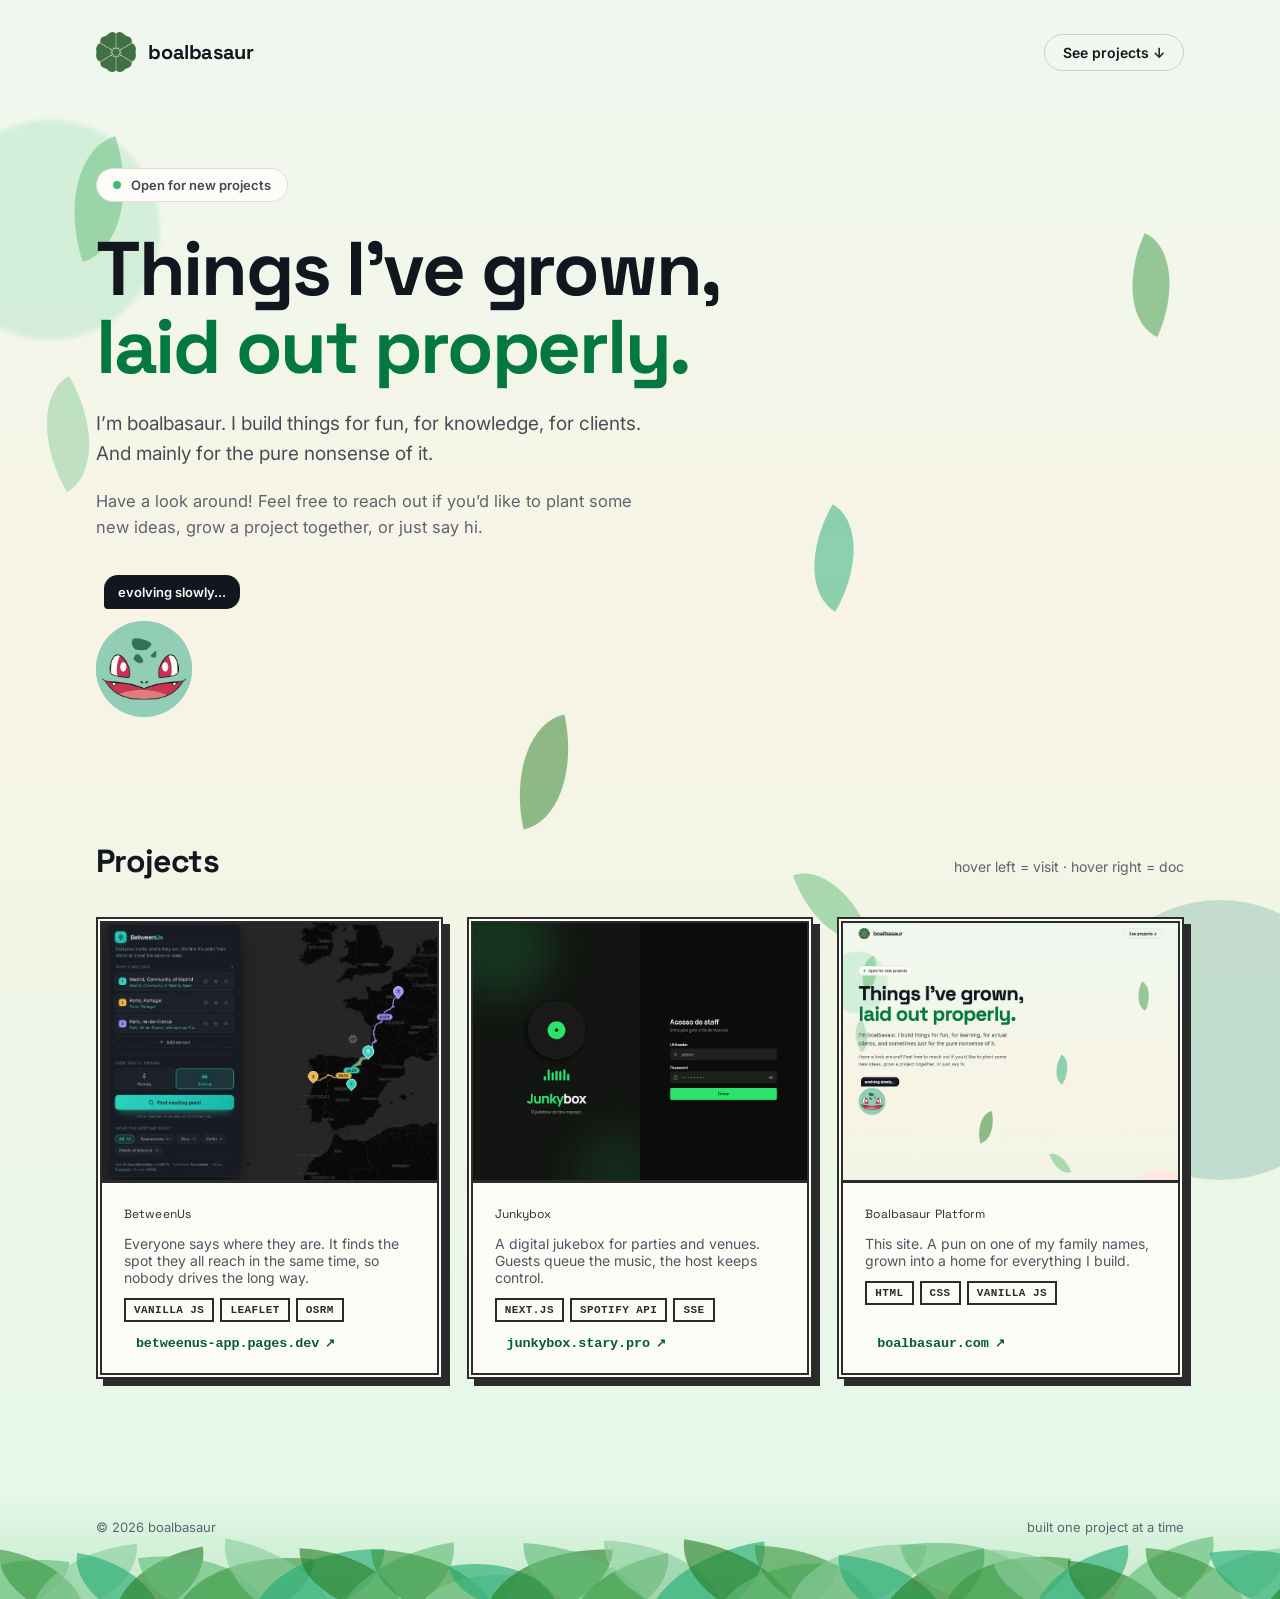
==== commit 273e5e85: "Keep the console's confirmation on screen, send on Enter, and put the mascot's teal in the backgroun" ====
--- a/index.html
+++ b/index.html
@@ -29,7 +29,7 @@
      freshly-changed markup: the page renders as unstyled content in the right
      shape, which looks like the CSS is broken rather than stale. Bump the
      number whenever styles.css or main.js changes. -->
-<link rel="stylesheet" href="styles.css?v=16">
+<link rel="stylesheet" href="styles.css?v=20">
 </head>
 <body>
 
@@ -290,8 +290,15 @@
               </button>
             </div>
           </div>
+          <!-- BACK is the only way out of here. The confirmation used to clear
+               itself after a second and a half, which read as the panel
+               changing its mind: you look up from the mail app that just
+               opened and the screen that told you so is gone. -->
           <div data-sent hidden>
             <p class="retro__body" data-type data-status="mail">HANDED IT TO YOUR MAIL APP.</p>
+            <button class="retro__row retro__row--lead" type="button" data-goto="menu" data-note="Take your time." aria-label="Back to the menu">
+              <span data-type>&lt; BACK</span>
+            </button>
           </div>
         </div>
 
@@ -328,6 +335,9 @@
             <p class="retro__body" data-type data-status="sending">SENDING...</p>
             <p class="retro__body" data-type data-status="ok" hidden>GOT IT. IT IS ON MY PHONE.</p>
             <p class="retro__body" data-type data-status="mail" hidden>MY LINE IS DOWN. HANDED IT TO YOUR MAIL APP.</p>
+            <button class="retro__row retro__row--lead" type="button" data-goto="menu" data-note="Take your time." aria-label="Back to the menu">
+              <span data-type>&lt; BACK</span>
+            </button>
           </div>
         </div>
 
@@ -352,6 +362,9 @@
             <p class="retro__body" data-type data-status="sending">SENDING...</p>
             <p class="retro__body" data-type data-status="ok" hidden>PLANTED. IT IS ON MY PHONE.</p>
             <p class="retro__body" data-type data-status="mail" hidden>MY LINE IS DOWN. HANDED IT TO YOUR MAIL APP.</p>
+            <button class="retro__row retro__row--lead" type="button" data-goto="menu" data-note="Take your time." aria-label="Back to the menu">
+              <span data-type>&lt; BACK</span>
+            </button>
           </div>
         </div>
 
@@ -840,6 +853,6 @@
   </div>
 </aside>
 
-<script src="main.js?v=16"></script>
+<script src="main.js?v=20"></script>
 </body>
 </html>
--- a/styles.css
+++ b/styles.css
@@ -38,6 +38,12 @@
   --link:         oklch(0.42 0.1 155);
   --link-hover:   oklch(0.32 0.1 155);
 
+  /* The mascot's own body teal, averaged over a patch of it rather than picked
+     off one pixel: the art is shaded, so a single sample lands on whichever end
+     of that gradient you happened to click. One background blob wears it, which
+     is what stops it reading as a stray pink shape from another palette. */
+  --spot:         #4c9b8f;
+
   /* Retro console — the mascot's help menu. Its own near-black-on-bone pair,
      deliberately outside the page's ink ramp: the point of the panel is that
      it looks like a different device sitting on top of the page. */
@@ -120,22 +126,30 @@
   width: 220px; height: 220px;
   transform: translateY(calc(var(--scroll-y) * -0.06px));
 }
+/* No float here. This one sits high on the left, where the page is not moving
+   yet, and a shape bobbing up and down on its own beside still text reads as
+   something loading rather than as decoration. The parallax on the wrapper is
+   motion enough, and that one at least answers to the scroll. */
 .blob--1 > i {
   border-radius: 50%;
   background: oklch(0.9 0.06 155);
   filter: blur(2px);
   opacity: 0.6;
-  animation: float-slow 7s ease-in-out infinite;
 }
 .blob--2 {
   top: 900px; right: -80px;
   width: 280px; height: 280px;
   transform: translateY(calc(var(--scroll-y) * 0.05px));
 }
+/* The one shape on the page that is not a green. It was a pink, which belonged
+   to no other colour here; now it is the mascot's teal. Held well under the
+   0.5 the pink ran at, because that pink was near-white to begin with and this
+   is a mid-tone: at the old weight it stops being a background and becomes a
+   teal disc parked beside the projects. */
 .blob--2 > i {
   border-radius: 50%;
-  background: oklch(0.93 0.05 25);
-  opacity: 0.5;
+  background: var(--spot);
+  opacity: 0.28;
   animation: float-slow 9s ease-in-out infinite reverse;
 }
 .blob--3 {
